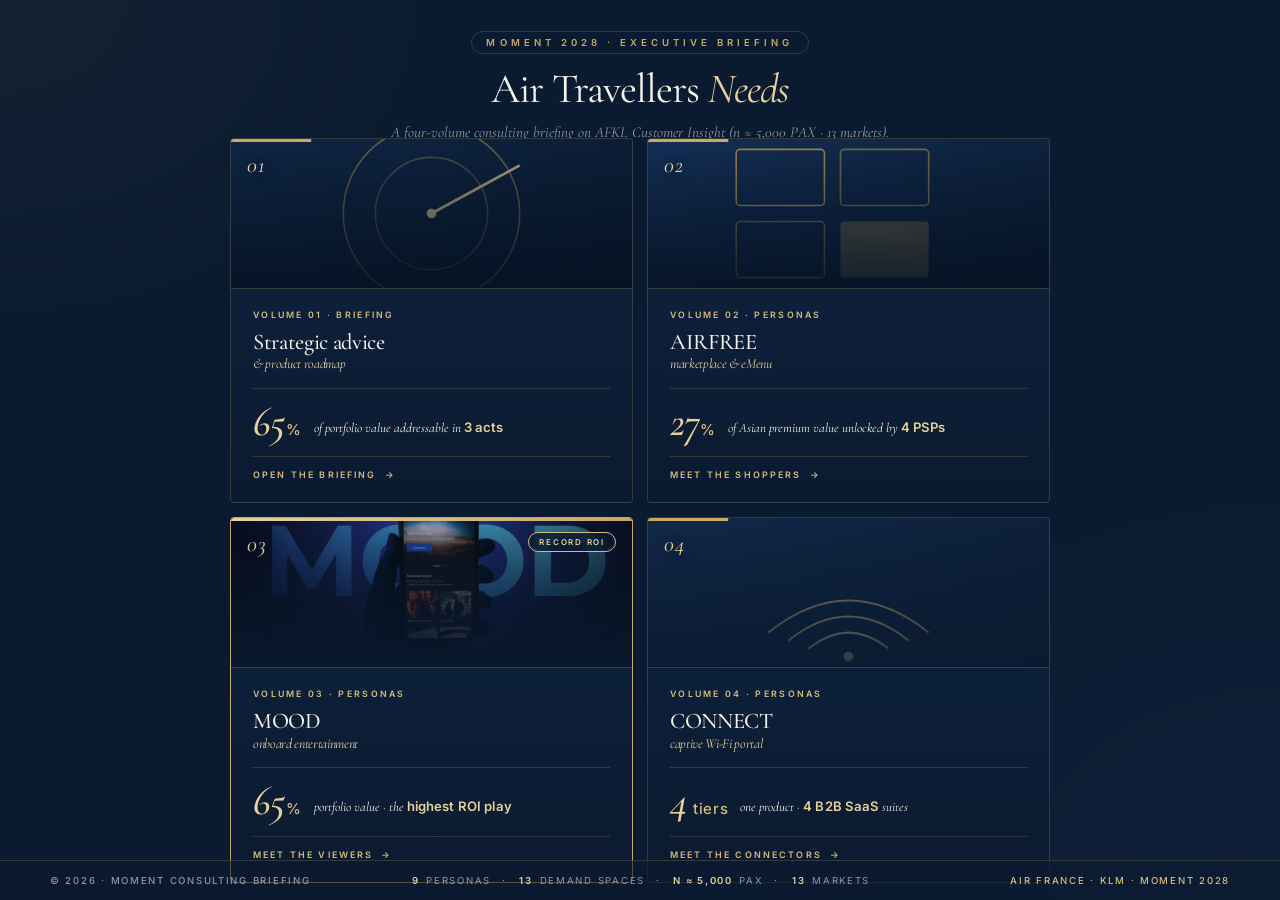
==== index.html @ 71d90dfe "Initial commit — MOMENT 2028 briefing (4 volumes, hub + 4 decks)" ====
<!doctype html>
<html lang="en">
<head>
<meta charset="utf-8">
<meta name="viewport" content="width=device-width, initial-scale=1">
<title>MOMENT 2028 — Air Travellers Needs</title>
<link rel="preconnect" href="https://fonts.googleapis.com">
<link rel="preconnect" href="https://fonts.gstatic.com" crossorigin>
<link href="https://fonts.googleapis.com/css2?family=Cormorant+Garamond:ital,wght@0,400;0,500;0,600;1,400;1,500&family=Inter:wght@300;400;500;600;700&display=swap" rel="stylesheet">
<link rel="stylesheet" href="assets/styles.css">
</head>
<body class="hub-v5">

<!-- Decorative full-bleed background -->
<div class="hub5-bg" aria-hidden="true"></div>

<header class="hub5-head">
  <span class="hub5-eyebrow">MOMENT 2028 · Executive briefing</span>
  <h1 class="hub5-title">Air Travellers <em>Needs</em></h1>
  <p class="hub5-sub">A four-volume consulting briefing on AFKL Customer Insight (n ≈ 5,000 PAX · 13 markets).</p>
</header>

<main class="hub5-grid">

  <a class="hub5-card" href="conseils.html">
    <div class="hc5-img">
      <div class="hc5-photo" style="background-image: url('https://images.unsplash.com/photo-1556761175-5973dc0f32e7?w=1200&q=80'); background-position: center center;"></div>
      <div class="hc5-photo-fallback">
        <svg viewBox="0 0 100 60" xmlns="http://www.w3.org/2000/svg" preserveAspectRatio="xMidYMid slice">
          <defs><linearGradient id="g1" x1="0" y1="0" x2="1" y2="1"><stop offset="0" stop-color="#142F54"/><stop offset="1" stop-color="#0A1A30"/></linearGradient></defs>
          <rect width="100" height="60" fill="url(#g1)"/>
          <circle cx="50" cy="30" r="22" fill="none" stroke="#C9A961" stroke-width="0.4" opacity=".6"/>
          <circle cx="50" cy="30" r="14" fill="none" stroke="#C9A961" stroke-width="0.4" opacity=".4"/>
          <path d="M50 30 L72 18" stroke="#E5D199" stroke-width="0.7"/>
          <circle cx="50" cy="30" r="1.2" fill="#E5D199"/>
        </svg>
      </div>
      <span class="hc5-num">01</span>
    </div>
    <div class="hc5-body">
      <span class="hc5-kicker">Volume 01 · Briefing</span>
      <h2 class="hc5-title">Strategic advice<br><em>&amp; product roadmap</em></h2>
      <div class="hc5-punch">
        <span class="hc5-figure">65<span class="unit">%</span></span>
        <span class="hc5-hook">of portfolio value addressable in <strong>3 acts</strong></span>
      </div>
      <span class="hc5-cta">Open the briefing<span class="arr">→</span></span>
    </div>
  </a>

  <a class="hub5-card" href="personae-airfree.html">
    <div class="hc5-img">
      <div class="hc5-photo" style="background-image: url('https://images.unsplash.com/photo-1483985988355-763728e1935b?w=1200&q=80'); background-position: center center;"></div>
      <div class="hc5-photo-fallback">
        <svg viewBox="0 0 100 60" xmlns="http://www.w3.org/2000/svg" preserveAspectRatio="xMidYMid slice">
          <defs><linearGradient id="g2" x1="0" y1="0" x2="1" y2="1"><stop offset="0" stop-color="#1B3D6E"/><stop offset="1" stop-color="#0A1A30"/></linearGradient></defs>
          <rect width="100" height="60" fill="url(#g2)"/>
          <rect x="22" y="14" width="22" height="14" rx="1" fill="none" stroke="#C9A961" stroke-width="0.4"/>
          <rect x="48" y="14" width="22" height="14" rx="1" fill="none" stroke="#C9A961" stroke-width="0.4" opacity=".7"/>
          <rect x="22" y="32" width="22" height="14" rx="1" fill="none" stroke="#C9A961" stroke-width="0.4" opacity=".7"/>
          <rect x="48" y="32" width="22" height="14" rx="1" fill="#C9A961" opacity=".5"/>
        </svg>
      </div>
      <span class="hc5-num">02</span>
    </div>
    <div class="hc5-body">
      <span class="hc5-kicker">Volume 02 · Personas</span>
      <h2 class="hc5-title">AIRFREE<br><em>marketplace &amp; eMenu</em></h2>
      <div class="hc5-punch">
        <span class="hc5-figure">27<span class="unit">%</span></span>
        <span class="hc5-hook">of Asian premium value unlocked by <strong>4 PSPs</strong></span>
      </div>
      <span class="hc5-cta">Meet the shoppers<span class="arr">→</span></span>
    </div>
  </a>

  <a class="hub5-card featured" href="personae-mood.html">
    <div class="hc5-img">
      <div class="hc5-photo" style="background-image: url('assets/img/mood-cover.webp'); background-position: center center; filter: none;"></div>
      <div class="hc5-photo-fallback">
        <svg viewBox="0 0 100 60" xmlns="http://www.w3.org/2000/svg" preserveAspectRatio="xMidYMid slice">
          <defs><linearGradient id="g3" x1="0" y1="0" x2="1" y2="1"><stop offset="0" stop-color="#264E89"/><stop offset="1" stop-color="#0A1A30"/></linearGradient></defs>
          <rect width="100" height="60" fill="url(#g3)"/>
          <circle cx="50" cy="30" r="18" fill="none" stroke="#E5D199" stroke-width="0.5"/>
          <polygon points="44,22 60,30 44,38" fill="#E5D199"/>
          <circle cx="50" cy="30" r="26" fill="none" stroke="#C9A961" stroke-width="0.3" opacity=".4"/>
        </svg>
      </div>
      <span class="hc5-num">03</span>
      <span class="hc5-badge">Record ROI</span>
    </div>
    <div class="hc5-body">
      <span class="hc5-kicker">Volume 03 · Personas</span>
      <h2 class="hc5-title">MOOD<br><em>onboard entertainment</em></h2>
      <div class="hc5-punch">
        <span class="hc5-figure">65<span class="unit">%</span></span>
        <span class="hc5-hook">portfolio value · the <strong>highest ROI play</strong></span>
      </div>
      <span class="hc5-cta">Meet the viewers<span class="arr">→</span></span>
    </div>
  </a>

  <a class="hub5-card" href="personae-connect.html">
    <div class="hc5-img">
      <div class="hc5-photo" style="background-image: url('assets/img/connect-cover.png'); background-position: center center; filter: none;"></div>
      <div class="hc5-photo-fallback">
        <svg viewBox="0 0 100 60" xmlns="http://www.w3.org/2000/svg" preserveAspectRatio="xMidYMid slice">
          <defs><linearGradient id="g4" x1="0" y1="0" x2="1" y2="1"><stop offset="0" stop-color="#142F54"/><stop offset="1" stop-color="#0A1A30"/></linearGradient></defs>
          <rect width="100" height="60" fill="url(#g4)"/>
          <path d="M30 40 Q50 24 70 40" fill="none" stroke="#C9A961" stroke-width="0.5"/>
          <path d="M35 42 Q50 30 65 42" fill="none" stroke="#D6BB7C" stroke-width="0.5"/>
          <path d="M40 44 Q50 36 60 44" fill="none" stroke="#E5D199" stroke-width="0.5"/>
          <circle cx="50" cy="46" r="1.2" fill="#E5D199"/>
        </svg>
      </div>
      <span class="hc5-num">04</span>
    </div>
    <div class="hc5-body">
      <span class="hc5-kicker">Volume 04 · Personas</span>
      <h2 class="hc5-title">CONNECT<br><em>captive Wi-Fi portal</em></h2>
      <div class="hc5-punch">
        <span class="hc5-figure">4<span class="unit"> tiers</span></span>
        <span class="hc5-hook">one product · <strong>4 B2B SaaS</strong> suites</span>
      </div>
      <span class="hc5-cta">Meet the connectors<span class="arr">→</span></span>
    </div>
  </a>

</main>

<footer class="hub5-foot">
  <span class="ft-l">© 2026 · MOMENT consulting briefing</span>
  <span class="ft-c">
    <strong>9</strong> personas <em>·</em>
    <strong>13</strong> demand spaces <em>·</em>
    <strong>n ≈ 5,000</strong> PAX <em>·</em>
    <strong>13</strong> markets
  </span>
  <span class="ft-r">Air France · KLM · MOMENT 2028</span>
</footer>

</body>
</html>
---- assets/styles.css ----
/* ============================================================
   MOMENT — AIR TRAVELLERS NEEDS
   Consulting-grade visual system (navy + gold)
   ============================================================ */

:root {
  /* Palette */
  --navy-900: #0A1A30;
  --navy-800: #0F2440;
  --navy-700: #142F54;
  --navy-600: #1B3D6E;
  --navy-500: #264E89;
  --navy-400: #4B6FA8;

  --gold-600: #B89248;
  --gold-500: #C9A961;
  --gold-400: #D6BB7C;
  --gold-300: #E5D199;

  --paper: #F5F2EB;
  --paper-soft: #ECE7DB;
  --ink-900: #0E1726;
  --ink-700: #2A3447;
  --ink-500: #5A6577;
  --ink-300: #8D97A8;
  --line: rgba(201, 169, 97, 0.22);
  --line-strong: rgba(201, 169, 97, 0.55);

  --green: #4CAF7C;
  --amber: #E5A04C;
  --red: #D45B6A;
  --blue: #5BA8D4;

  --font-display: 'Cormorant Garamond', 'Playfair Display', Georgia, serif;
  --font-body: 'Inter', -apple-system, BlinkMacSystemFont, 'Helvetica Neue', Arial, sans-serif;
  --font-mono: 'JetBrains Mono', ui-monospace, SFMono-Regular, Menlo, monospace;
}

/* ---------- Reveal overrides ---------- */
.reveal {
  font-family: var(--font-body);
  font-size: 28px;
  font-weight: 400;
  color: var(--paper);
  background: var(--navy-900);
}

.reveal .slides {
  text-align: left;
}

.reveal .slides section,
.reveal .slides section > section {
  padding: 36px 60px;
  height: 100%;
}

/* Wrapper stacks (containing only child sections) — no padding so no visible navy frame */
.reveal .slides > section:not(.canvas) {
  padding: 0 !important;
}
.reveal .slides > section.canvas,
.reveal .slides > section > section.canvas {
  padding: 0 !important;
}

.reveal h1, .reveal h2, .reveal h3, .reveal h4, .reveal h5 {
  font-family: var(--font-display);
  font-weight: 500;
  letter-spacing: -0.01em;
  color: var(--paper);
  text-transform: none;
  margin: 0 0 0.5em;
  line-height: 1.15;
}

.reveal h1 { font-size: 3.2em; }
.reveal h2 { font-size: 2.2em; }
.reveal h3 { font-size: 1.5em; color: var(--gold-400); }
.reveal h4 { font-size: 1.15em; color: var(--gold-300); font-family: var(--font-body); font-weight: 600; letter-spacing: 0.05em; text-transform: uppercase; }

.reveal p { line-height: 1.55; color: var(--paper); }
.reveal strong { color: var(--gold-300); font-weight: 600; }
.reveal em { color: var(--gold-400); font-style: italic; }
.reveal small { color: var(--ink-300); font-size: 0.75em; }

.reveal a { color: var(--gold-400); text-decoration: none; }
.reveal a:hover { color: var(--gold-300); }

.reveal blockquote {
  background: rgba(201, 169, 97, 0.06);
  border-left: 3px solid var(--gold-500);
  padding: 14px 20px;
  font-style: italic;
  font-family: var(--font-display);
  font-size: 1.1em;
  color: var(--paper);
  margin: 0.5em 0;
  border-radius: 0;
  box-shadow: none;
  width: auto;
}

.reveal ul, .reveal ol { margin-left: 1.2em; }
.reveal li { margin: 0.25em 0; line-height: 1.5; }

.reveal .controls { color: var(--gold-500); }
.reveal .progress { color: var(--gold-500); height: 4px; }

/* ---------- Backgrounds / general layout ---------- */
body {
  background: var(--navy-900);
  font-family: var(--font-body);
  color: var(--paper);
  margin: 0;
}

.section-bg-paper { background: var(--paper) !important; color: var(--ink-900) !important; }
.section-bg-paper h1, .section-bg-paper h2, .section-bg-paper h3 { color: var(--navy-900) !important; }
.section-bg-paper h3 { color: var(--gold-600) !important; }
.section-bg-paper p, .section-bg-paper li { color: var(--ink-700) !important; }
.section-bg-paper strong { color: var(--navy-800) !important; }
.section-bg-paper blockquote { color: var(--ink-700) !important; background: rgba(11, 31, 58, 0.04); }

/* ---------- Slide title block ---------- */
.title-slide { text-align: center; }
.title-slide .eyebrow {
  font-family: var(--font-body);
  font-size: 0.55em;
  letter-spacing: 0.32em;
  text-transform: uppercase;
  color: var(--gold-500);
  display: block;
  margin-bottom: 1em;
}
.title-slide h1 {
  font-size: 3.6em;
  line-height: 1.05;
  margin-bottom: 0.4em;
}
.title-slide .sub {
  font-family: var(--font-display);
  font-style: italic;
  font-size: 1.2em;
  color: var(--gold-400);
  margin-bottom: 2em;
}
.title-slide .meta {
  display: inline-flex;
  gap: 28px;
  align-items: center;
  border-top: 1px solid var(--line);
  border-bottom: 1px solid var(--line);
  padding: 14px 0;
  font-size: 0.55em;
  letter-spacing: 0.18em;
  text-transform: uppercase;
  color: var(--ink-300);
}
.title-slide .meta span { color: var(--gold-400); }

/* ---------- Common content slide ---------- */
.slide-eyebrow {
  display: block;
  font-size: 0.45em;
  letter-spacing: 0.3em;
  text-transform: uppercase;
  color: var(--gold-500);
  margin-bottom: 0.6em;
}

.slide-rule {
  width: 60px;
  height: 2px;
  background: var(--gold-500);
  margin: 0 0 30px;
}

/* ---------- Grids ---------- */
.grid {
  display: grid;
  gap: 24px;
}
.grid-2 { grid-template-columns: repeat(2, 1fr); }
.grid-3 { grid-template-columns: repeat(3, 1fr); }
.grid-4 { grid-template-columns: repeat(4, 1fr); }
.grid-5 { grid-template-columns: repeat(5, 1fr); }

/* ---------- Card system ---------- */
.card {
  background: linear-gradient(145deg, var(--navy-700), var(--navy-800));
  border: 1px solid var(--line);
  border-radius: 4px;
  padding: 24px;
  position: relative;
  overflow: hidden;
  transition: transform .3s ease, border-color .3s ease;
}
.card::before {
  content: '';
  position: absolute;
  top: 0; left: 0; right: 0;
  height: 2px;
  background: linear-gradient(90deg, var(--gold-500), transparent);
}
.card.lift:hover {
  transform: translateY(-4px);
  border-color: var(--line-strong);
}
.card.paper {
  background: var(--paper);
  color: var(--ink-700);
  border: 1px solid rgba(11, 31, 58, 0.08);
}
.card.paper h3, .card.paper h4 { color: var(--navy-800); }
.card-label {
  font-size: 0.45em;
  letter-spacing: 0.25em;
  text-transform: uppercase;
  color: var(--gold-500);
  margin-bottom: 12px;
  display: block;
}

/* ---------- Stat / metric blocks ---------- */
.stat {
  display: inline-flex;
  flex-direction: column;
  padding: 14px 20px;
  border-left: 2px solid var(--gold-500);
  margin-right: 18px;
}
.stat .num {
  font-family: var(--font-display);
  font-size: 2.2em;
  color: var(--gold-300);
  line-height: 1;
}
.stat .lbl {
  font-size: 0.5em;
  text-transform: uppercase;
  letter-spacing: 0.2em;
  color: var(--ink-300);
  margin-top: 4px;
}

/* ---------- Badges ---------- */
.badge {
  display: inline-block;
  padding: 4px 10px;
  border: 1px solid var(--line);
  border-radius: 999px;
  font-size: 0.55em;
  letter-spacing: 0.15em;
  text-transform: uppercase;
  color: var(--gold-400);
  margin: 2px 4px 2px 0;
}
.badge.priority { background: var(--gold-500); color: var(--navy-900); border-color: var(--gold-500); font-weight: 700; }
.badge.warn { color: var(--amber); border-color: var(--amber); }
.badge.danger { color: var(--red); border-color: var(--red); }
.badge.green { color: var(--green); border-color: var(--green); }
.badge.solid-navy { background: var(--navy-700); color: var(--paper); border-color: var(--line-strong); }

/* ---------- Persona card ---------- */
.persona {
  display: grid;
  grid-template-columns: 280px 1fr;
  gap: 28px;
  align-items: start;
}
.persona-avatar-wrap {
  position: relative;
  border: 1px solid var(--line);
  border-radius: 4px;
  overflow: hidden;
  background: var(--navy-700);
  aspect-ratio: 1 / 1.15;
}
.persona-avatar-wrap::after {
  content: '';
  position: absolute;
  inset: 0;
  background: linear-gradient(180deg, transparent 55%, rgba(10, 26, 48, 0.85));
  pointer-events: none;
}
.persona-avatar-wrap img {
  width: 100%;
  height: 100%;
  object-fit: cover;
  display: block;
  filter: grayscale(15%) contrast(1.05);
}
.persona-avatar-wrap .svg-fallback {
  width: 100%;
  height: 100%;
  display: none;
}
.persona-avatar-wrap .badge-tier {
  position: absolute;
  top: 12px;
  left: 12px;
  background: var(--gold-500);
  color: var(--navy-900);
  font-size: 0.42em;
  letter-spacing: 0.2em;
  text-transform: uppercase;
  padding: 4px 10px;
  font-weight: 700;
  z-index: 3;
}
.persona-avatar-wrap .name-block {
  position: absolute;
  bottom: 14px;
  left: 16px;
  right: 16px;
  z-index: 3;
}
.persona-avatar-wrap .name-block .name {
  font-family: var(--font-display);
  font-size: 1em;
  color: var(--paper);
  line-height: 1.1;
  margin: 0;
}
.persona-avatar-wrap .name-block .tag {
  font-size: 0.42em;
  letter-spacing: 0.2em;
  text-transform: uppercase;
  color: var(--gold-300);
  margin-top: 4px;
  display: block;
}

.persona-body { display: flex; flex-direction: column; gap: 12px; }
.persona-body .verbatim {
  font-family: var(--font-display);
  font-style: italic;
  font-size: 0.95em;
  color: var(--gold-300);
  border-left: 2px solid var(--gold-500);
  padding-left: 14px;
  line-height: 1.4;
}
.persona-body .ds-cover {
  font-size: 0.5em;
  letter-spacing: 0.18em;
  text-transform: uppercase;
  color: var(--ink-300);
}
.persona-body .ds-cover strong { color: var(--gold-400); }

.persona-block {
  display: grid;
  grid-template-columns: 1fr 1fr;
  gap: 18px;
  margin-top: 4px;
}
.persona-block .col h4 {
  font-size: 0.6em;
  letter-spacing: 0.2em;
  text-transform: uppercase;
  color: var(--gold-400);
  margin: 0 0 6px;
  border-bottom: 1px solid var(--line);
  padding-bottom: 4px;
}
.persona-block .col ul { list-style: none; padding: 0; margin: 0; }
.persona-block .col li {
  font-size: 0.5em;
  line-height: 1.45;
  padding: 4px 0 4px 18px;
  position: relative;
  color: var(--paper);
}
.persona-block .col.gains li::before {
  content: '+';
  position: absolute;
  left: 0;
  color: var(--green);
  font-weight: 700;
}
.persona-block .col.pains li::before {
  content: '–';
  position: absolute;
  left: 0;
  color: var(--red);
  font-weight: 700;
}
.persona-block .col.behaviors li::before {
  content: '›';
  position: absolute;
  left: 0;
  color: var(--gold-400);
}
.persona-block .col.stories li::before {
  content: '★';
  position: absolute;
  left: 0;
  color: var(--gold-500);
  font-size: 0.8em;
}

/* ---------- Tables ---------- */
.reveal table {
  margin: 12px 0;
  border-collapse: collapse;
  font-size: 0.62em;
  width: 100%;
}
.reveal table th {
  border: none;
  border-bottom: 1px solid var(--line-strong);
  padding: 10px 12px;
  text-align: left;
  font-family: var(--font-body);
  font-weight: 600;
  letter-spacing: 0.1em;
  text-transform: uppercase;
  color: var(--gold-400);
  font-size: 0.85em;
}
.reveal table td {
  border: none;
  border-bottom: 1px solid var(--line);
  padding: 10px 12px;
  vertical-align: top;
  color: var(--paper);
}
.reveal table tr:last-child td { border-bottom: none; }
.reveal table tbody tr:hover { background: rgba(201, 169, 97, 0.04); }

/* ---------- Timeline ---------- */
.timeline {
  position: relative;
  padding: 30px 0 0;
}
.timeline::before {
  content: '';
  position: absolute;
  top: 90px;
  left: 0; right: 0;
  height: 2px;
  background: var(--line-strong);
}
.timeline-row { display: grid; grid-template-columns: repeat(4, 1fr); gap: 30px; }
.timeline-step {
  text-align: center;
  position: relative;
  padding-top: 60px;
}
.timeline-step::before {
  content: '';
  position: absolute;
  top: 80px;
  left: 50%;
  transform: translateX(-50%);
  width: 22px;
  height: 22px;
  border-radius: 50%;
  background: var(--navy-900);
  border: 2px solid var(--gold-500);
}
.timeline-step.short::before { background: var(--red); border-color: var(--red); }
.timeline-step.med::before { background: var(--amber); border-color: var(--amber); }
.timeline-step.long::before { background: var(--green); border-color: var(--green); }
.timeline-step.explo::before { background: var(--blue); border-color: var(--blue); }
.timeline-step .step-label {
  font-size: 0.5em;
  letter-spacing: 0.22em;
  text-transform: uppercase;
  color: var(--gold-400);
  position: absolute;
  top: 30px;
  left: 0; right: 0;
  margin-top: 0;
}
.timeline-step ul {
  list-style: none;
  padding: 0;
  margin: 20px 0 0;
  font-size: 0.62em;
}
.timeline-step ul li {
  padding: 4px 0;
  border-bottom: 1px solid var(--line);
  color: var(--paper);
}
.timeline-step ul li:last-child { border-bottom: none; }

/* ---------- Tier blocks (for WiFi 4 tiers) ---------- */
.tiers {
  display: grid;
  grid-template-columns: repeat(4, 1fr);
  gap: 16px;
}
.tier {
  background: linear-gradient(180deg, var(--navy-700), var(--navy-800));
  border: 1px solid var(--line);
  padding: 18px;
  position: relative;
  border-radius: 4px;
}
.tier::before {
  content: '';
  position: absolute;
  top: 0; left: 0; right: 0;
  height: 4px;
}
.tier.t1::before { background: var(--gold-500); }
.tier.t2::before { background: var(--red); }
.tier.t3::before { background: var(--amber); }
.tier.t4::before { background: var(--green); }
.tier h4 {
  margin-top: 8px;
  font-size: 0.75em;
  letter-spacing: 0.15em;
  text-transform: uppercase;
  color: var(--gold-400);
}
.tier .persona-tag {
  font-family: var(--font-display);
  font-style: italic;
  color: var(--paper);
  font-size: 0.65em;
  margin-bottom: 8px;
}
.tier ul {
  font-size: 0.55em;
  margin: 4px 0 0;
  padding-left: 16px;
}
.tier ul li { color: var(--paper); margin: 3px 0; }

/* ---------- Hexagon / vision ---------- */
.vision-grid {
  display: grid;
  grid-template-columns: repeat(3, 1fr);
  gap: 24px;
  margin-top: 20px;
}
.vision-cell {
  background: rgba(201, 169, 97, 0.06);
  border: 1px solid var(--line);
  padding: 18px;
  border-radius: 4px;
  text-align: center;
}
.vision-cell .ico { font-size: 1.6em; margin-bottom: 8px; display: block; }
.vision-cell h4 {
  font-size: 0.65em;
  letter-spacing: 0.18em;
  text-transform: uppercase;
  color: var(--gold-400);
  margin: 0 0 6px;
}
.vision-cell p { font-size: 0.65em; color: var(--paper); margin: 0; }

/* ---------- Index / hub page ---------- */
.hub {
  min-height: 100vh;
  display: flex;
  flex-direction: column;
  background: radial-gradient(ellipse at top, var(--navy-700), var(--navy-900) 70%);
  color: var(--paper);
}
.hub-header {
  padding: 80px 80px 30px;
  border-bottom: 1px solid var(--line);
}
.hub-header .eyebrow {
  font-size: 0.85rem;
  letter-spacing: 0.3em;
  text-transform: uppercase;
  color: var(--gold-500);
  display: block;
  margin-bottom: 14px;
}
.hub-header h1 {
  font-family: var(--font-display);
  font-weight: 500;
  font-size: 4rem;
  line-height: 1.05;
  margin: 0 0 14px;
  max-width: 900px;
}
.hub-header .sub {
  font-family: var(--font-display);
  font-style: italic;
  font-size: 1.5rem;
  color: var(--gold-400);
  max-width: 750px;
  margin: 0;
}
.hub-header .meta {
  margin-top: 30px;
  display: flex;
  gap: 30px;
  font-size: 0.75rem;
  letter-spacing: 0.18em;
  text-transform: uppercase;
  color: var(--ink-300);
}
.hub-header .meta span { color: var(--gold-400); }

.hub-cards {
  flex: 1;
  display: grid;
  grid-template-columns: repeat(4, 1fr);
  gap: 0;
  padding: 0 80px;
  margin: 50px 0;
}
.hub-card {
  position: relative;
  display: block;
  text-decoration: none;
  color: inherit;
  padding: 32px 28px;
  background: linear-gradient(180deg, var(--navy-700), var(--navy-800));
  border-right: 1px solid var(--line);
  transition: all .35s ease;
  overflow: hidden;
  min-height: 380px;
}
.hub-card:first-child { border-left: 1px solid var(--line); }
.hub-card::after {
  content: '';
  position: absolute;
  top: 0; left: 0;
  width: 100%;
  height: 3px;
  background: var(--gold-500);
  transform: scaleX(0);
  transform-origin: left;
  transition: transform .4s ease;
}
.hub-card:hover { background: linear-gradient(180deg, var(--navy-600), var(--navy-700)); }
.hub-card:hover::after { transform: scaleX(1); }
.hub-card .num {
  font-family: var(--font-display);
  font-size: 0.95rem;
  color: var(--gold-500);
  letter-spacing: 0.2em;
}
.hub-card h2 {
  font-family: var(--font-display);
  font-weight: 500;
  font-size: 1.8rem;
  color: var(--paper);
  margin: 16px 0 10px;
  line-height: 1.1;
}
.hub-card h2 small {
  display: block;
  font-family: var(--font-body);
  font-size: 0.65rem;
  letter-spacing: 0.25em;
  text-transform: uppercase;
  color: var(--gold-400);
  margin-bottom: 8px;
}
.hub-card .summary {
  font-size: 0.85rem;
  line-height: 1.5;
  color: var(--ink-300);
  margin: 16px 0;
}
.hub-card ul {
  list-style: none;
  padding: 0;
  margin: 18px 0 0;
  border-top: 1px solid var(--line);
  padding-top: 14px;
}
.hub-card ul li {
  font-size: 0.7rem;
  padding: 5px 0;
  color: var(--paper);
  letter-spacing: 0.05em;
}
.hub-card ul li::before {
  content: '— ';
  color: var(--gold-500);
}
.hub-card .cta {
  position: absolute;
  bottom: 24px;
  left: 28px;
  right: 28px;
  font-size: 0.7rem;
  letter-spacing: 0.25em;
  text-transform: uppercase;
  color: var(--gold-400);
  padding-top: 12px;
  border-top: 1px solid var(--line);
  display: flex;
  justify-content: space-between;
}
.hub-card .cta::after {
  content: '→';
  font-size: 1.1rem;
  transform: translateX(0);
  transition: transform .3s ease;
}
.hub-card:hover .cta::after { transform: translateX(6px); color: var(--gold-300); }

.hub-footer {
  padding: 30px 80px 50px;
  border-top: 1px solid var(--line);
  font-size: 0.75rem;
  color: var(--ink-300);
  letter-spacing: 0.05em;
  line-height: 1.7;
}
.hub-footer strong { color: var(--gold-400); font-weight: 500; }

/* ---------- Utilities ---------- */
.row { display: flex; gap: 24px; }
.row.gap-sm { gap: 14px; }
.row.center { align-items: center; }
.col { flex: 1; }
.text-center { text-align: center; }
.text-gold { color: var(--gold-400); }
.text-muted { color: var(--ink-300); }
.text-paper { color: var(--paper); }
.mb-0 { margin-bottom: 0 !important; }
.mb-1 { margin-bottom: 8px; }
.mb-2 { margin-bottom: 16px; }
.mb-3 { margin-bottom: 24px; }
.mt-1 { margin-top: 8px; }
.mt-2 { margin-top: 16px; }
.mt-3 { margin-top: 24px; }

.small { font-size: 0.6em; line-height: 1.5; }
.tiny { font-size: 0.5em; line-height: 1.5; }

.divider {
  border: none;
  border-top: 1px solid var(--line);
  margin: 18px 0;
}

/* ---------- Star ratings (maturity) ---------- */
.stars { color: var(--gold-500); letter-spacing: 4px; font-size: 1.1em; }
.stars .off { color: rgba(201, 169, 97, 0.25); }

/* ---------- Pyramid (priorities) ---------- */
.pyramid {
  display: flex;
  flex-direction: column;
  align-items: center;
  gap: 8px;
  margin: 20px 0;
}
.pyramid-tier {
  background: linear-gradient(180deg, var(--navy-700), var(--navy-800));
  border: 1px solid var(--line);
  border-top: 3px solid var(--gold-500);
  padding: 18px 24px;
  text-align: center;
  position: relative;
}
.pyramid-tier.t1 { width: 60%; }
.pyramid-tier.t2 { width: 75%; }
.pyramid-tier.t3 { width: 90%; }
.pyramid-tier h4 {
  font-size: 0.7em;
  letter-spacing: 0.18em;
  text-transform: uppercase;
  margin: 0 0 6px;
  color: var(--gold-400);
}
.pyramid-tier .desc { font-size: 0.6em; color: var(--paper); margin: 0; }
.pyramid-tier .stat-line {
  font-family: var(--font-display);
  font-size: 1em;
  color: var(--gold-300);
  margin: 8px 0 0;
}

/* ---------- Top nav bar on slide pages ---------- */
.top-nav {
  position: fixed;
  top: 0; left: 0; right: 0;
  z-index: 60;
  background: rgba(10, 26, 48, 0.85);
  backdrop-filter: blur(8px);
  border-bottom: 1px solid var(--line);
  padding: 12px 24px;
  display: flex;
  justify-content: space-between;
  align-items: center;
  font-size: 0.7rem;
  letter-spacing: 0.18em;
  text-transform: uppercase;
  color: var(--ink-300);
}
.top-nav a {
  color: var(--gold-400);
  text-decoration: none;
  margin-right: 18px;
}
.top-nav a:hover { color: var(--gold-300); }
.top-nav .home-link::before { content: '← '; }

/* ---------- Section ribbon footer ---------- */
.ribbon-foot {
  position: absolute;
  bottom: 18px;
  left: 60px;
  right: 60px;
  font-size: 0.5em;
  letter-spacing: 0.25em;
  text-transform: uppercase;
  color: var(--ink-300);
  display: flex;
  justify-content: space-between;
  border-top: 1px solid var(--line);
  padding-top: 8px;
}
.ribbon-foot strong { color: var(--gold-400); font-weight: 500; }

/* ---------- Map dot graphic ---------- */
.geo-bar {
  display: flex;
  flex-direction: column;
  gap: 6px;
  margin: 6px 0;
}
.geo-row {
  display: grid;
  grid-template-columns: 80px 1fr 50px;
  align-items: center;
  gap: 10px;
  font-size: 0.55em;
}
.geo-row .lbl { color: var(--ink-300); }
.geo-row .bar { background: rgba(201, 169, 97, 0.12); height: 6px; border-radius: 3px; overflow: hidden; }
.geo-row .bar > span { background: var(--gold-500); height: 100%; display: block; }
.geo-row .val { color: var(--gold-300); text-align: right; }

/* ---------- Responsive guard ---------- */
@media (max-width: 1100px) {
  .hub-cards { grid-template-columns: 1fr 1fr; }
  .hub-card { min-height: auto; }
}
@media (max-width: 700px) {
  .hub-cards { grid-template-columns: 1fr; padding: 0 30px; }
  .hub-header { padding: 50px 30px 30px; }
  .hub-header h1 { font-size: 2.4rem; }
}

/* ============================================================
   VIZ COMPONENTS — v2 (mood deck redesign)
   ============================================================ */

/* Icon system */
.icon {
  width: 22px; height: 22px;
  stroke: currentColor; fill: none;
  stroke-width: 1.6; stroke-linecap: round; stroke-linejoin: round;
  flex-shrink: 0;
}
.icon-lg { width: 36px; height: 36px; }
.icon-xl { width: 48px; height: 48px; stroke-width: 1.3; }
.icon-sm { width: 16px; height: 16px; }

/* KPI Donut */
.kpi {
  display: inline-flex;
  flex-direction: column;
  align-items: center;
  gap: 6px;
}
.kpi-donut {
  position: relative;
  width: 92px; height: 92px;
}
.kpi-donut svg { width: 100%; height: 100%; }
.kpi-donut .ring-bg { stroke: rgba(201, 169, 97, 0.12); fill: none; stroke-width: 2.5; }
.kpi-donut .ring-fg { stroke: var(--gold-400); fill: none; stroke-width: 2.5; stroke-linecap: round; transition: stroke-dasharray .8s ease; }
.kpi-donut.record .ring-fg { stroke: var(--gold-300); filter: drop-shadow(0 0 4px rgba(229,209,153,0.4)); }
.kpi-donut.danger .ring-fg { stroke: var(--red); }
.kpi-donut.green .ring-fg { stroke: var(--green); }
.kpi-donut .center {
  position: absolute; inset: 0;
  display: flex; flex-direction: column; align-items: center; justify-content: center;
  text-align: center;
}
.kpi-donut .v {
  font-family: var(--font-display);
  font-size: 1.55em;
  font-weight: 500;
  color: var(--paper);
  line-height: 1;
}
.kpi-donut .v small { font-size: 0.55em; color: var(--gold-400); margin-left: 1px; }
.kpi-donut.record .v { color: var(--gold-300); }
.kpi .cap {
  font-size: 0.42em;
  letter-spacing: 0.18em;
  text-transform: uppercase;
  color: var(--ink-300);
  text-align: center;
  max-width: 110px;
  line-height: 1.35;
}
.kpi.record .cap { color: var(--gold-400); }

/* Hero verbatim — typo display géante */
.verbatim-hero {
  font-family: var(--font-display);
  font-style: italic;
  font-weight: 400;
  font-size: 1.7em;
  line-height: 1.18;
  color: var(--paper);
  position: relative;
  padding: 14px 0 14px 40px;
  border-left: 0;
}
.verbatim-hero::before {
  content: '\201C';
  position: absolute;
  left: 0; top: -12px;
  font-size: 3.6em;
  color: var(--gold-500);
  line-height: 1;
  font-family: var(--font-display);
  font-style: normal;
}
.verbatim-hero .author {
  display: block;
  font-style: normal;
  font-family: var(--font-body);
  font-size: 0.32em;
  letter-spacing: 0.25em;
  text-transform: uppercase;
  color: var(--ink-300);
  margin-top: 14px;
}

/* Big number callout */
.bignum {
  display: inline-flex;
  flex-direction: column;
  line-height: 1;
}
.bignum .n {
  font-family: var(--font-display);
  font-size: 3.6em;
  font-weight: 500;
  color: var(--gold-300);
  letter-spacing: -0.02em;
  line-height: 0.9;
}
.bignum .n small {
  font-size: 0.4em;
  color: var(--gold-500);
  font-style: italic;
}
.bignum .lbl {
  font-size: 0.42em;
  letter-spacing: 0.22em;
  text-transform: uppercase;
  color: var(--ink-300);
  margin-top: 8px;
}

/* Picto tile — icone + 1 mot */
.pictos {
  display: grid;
  gap: 8px;
}
.pictos.cols-4 { grid-template-columns: repeat(4, 1fr); }
.pictos.cols-5 { grid-template-columns: repeat(5, 1fr); }
.pictos.cols-6 { grid-template-columns: repeat(6, 1fr); }

.picto {
  display: flex;
  flex-direction: column;
  align-items: center;
  gap: 8px;
  padding: 14px 6px;
  border: 1px solid var(--line);
  border-radius: 4px;
  background: rgba(201, 169, 97, 0.04);
  text-align: center;
  transition: all .25s ease;
}
.picto:hover { border-color: var(--line-strong); transform: translateY(-2px); }
.picto .icon { width: 28px; height: 28px; color: var(--gold-400); }
.picto .kw {
  font-size: 0.45em;
  letter-spacing: 0.12em;
  text-transform: uppercase;
  color: var(--paper);
  font-weight: 500;
  line-height: 1.3;
}
.picto.gain { border-color: rgba(76, 175, 124, 0.2); background: rgba(76, 175, 124, 0.05); }
.picto.gain .icon { color: var(--green); }
.picto.pain { border-color: rgba(212, 91, 106, 0.2); background: rgba(212, 91, 106, 0.05); }
.picto.pain .icon { color: var(--red); }
.picto.story { border-color: rgba(201, 169, 97, 0.35); background: rgba(201, 169, 97, 0.08); }
.picto.story .icon { color: var(--gold-300); }

/* Block headers compactes */
.block-head {
  display: flex;
  align-items: center;
  gap: 10px;
  margin-bottom: 8px;
}
.block-head .dot {
  width: 8px; height: 8px; border-radius: 50%;
  background: var(--gold-500); flex-shrink: 0;
}
.block-head.gain .dot { background: var(--green); }
.block-head.pain .dot { background: var(--red); }
.block-head h4 {
  font-size: 0.55em;
  font-family: var(--font-body);
  font-weight: 600;
  letter-spacing: 0.2em;
  text-transform: uppercase;
  color: var(--gold-400);
  margin: 0;
}
.block-head.gain h4 { color: var(--green); }
.block-head.pain h4 { color: var(--red); }

/* Geo mini bars */
.geo-mini {
  display: grid;
  grid-template-columns: 1fr;
  gap: 6px;
}
.geo-mini .row {
  display: grid;
  grid-template-columns: 36px 1fr 38px;
  align-items: center;
  gap: 10px;
  font-size: 0.5em;
  letter-spacing: 0.08em;
}
.geo-mini .row .iso {
  color: var(--gold-400);
  font-family: var(--font-mono);
  font-size: 1em;
  letter-spacing: 0.08em;
}
.geo-mini .row .bar {
  height: 4px;
  background: rgba(201, 169, 97, 0.1);
  position: relative;
  overflow: hidden;
}
.geo-mini .row .bar span {
  position: absolute;
  inset: 0;
  background: var(--gold-500);
  transform-origin: left;
}
.geo-mini .row .v {
  font-family: var(--font-mono);
  color: var(--gold-300);
  text-align: right;
}

/* Persona viz layout (v2) */
.persona-v2 {
  display: grid;
  grid-template-columns: 300px 1fr;
  gap: 32px;
  align-items: stretch;
}
.persona-v2 .side {
  display: flex;
  flex-direction: column;
  gap: 16px;
}
.persona-v2 .avatar-circle {
  width: 100%; aspect-ratio: 1; position: relative;
  border-radius: 50%; overflow: hidden;
  border: 2px solid var(--line-strong);
  background: linear-gradient(180deg, var(--navy-700), var(--navy-800));
}
.persona-v2 .avatar-circle img {
  width: 100%; height: 100%; object-fit: cover;
  filter: grayscale(20%) contrast(1.05);
}
.persona-v2 .avatar-circle svg.svg-fallback {
  width: 100%; height: 100%; display: none;
}
.persona-v2 .id .ds {
  font-size: 0.45em;
  letter-spacing: 0.25em;
  text-transform: uppercase;
  color: var(--gold-500);
  display: block;
  margin-bottom: 4px;
}
.persona-v2 .id .name {
  font-family: var(--font-display);
  font-size: 1.8em;
  color: var(--paper);
  line-height: 1.05;
  margin: 0;
  font-weight: 500;
}
.persona-v2 .id .role {
  display: block;
  font-style: italic;
  color: var(--gold-400);
  font-size: 0.55em;
  margin-top: 6px;
  line-height: 1.3;
  font-family: var(--font-display);
}
.persona-v2 .main {
  display: flex;
  flex-direction: column;
  gap: 18px;
}

/* KPI strip (4 donuts horizontal) */
.kpi-strip {
  display: grid;
  grid-template-columns: repeat(4, 1fr);
  gap: 16px;
  padding: 18px 0;
  border-top: 1px solid var(--line);
  border-bottom: 1px solid var(--line);
  align-items: center;
  justify-items: center;
}

/* Story chips */
.story-chips {
  display: grid;
  grid-template-columns: repeat(5, 1fr);
  gap: 8px;
}
.story-chip {
  display: flex;
  flex-direction: column;
  align-items: center;
  gap: 6px;
  padding: 10px 6px;
  border: 1px solid var(--line);
  background: rgba(201, 169, 97, 0.06);
  border-top: 2px solid var(--gold-500);
  border-radius: 2px;
}
.story-chip .icon { color: var(--gold-400); width: 22px; height: 22px; }
.story-chip .kw {
  font-size: 0.42em;
  letter-spacing: 0.1em;
  text-transform: uppercase;
  color: var(--paper);
  text-align: center;
  line-height: 1.3;
  font-weight: 500;
}

/* Heatmap matrix */
.matrix {
  display: grid;
  gap: 1px;
  background: var(--line);
  border: 1px solid var(--line);
  border-radius: 4px;
  overflow: hidden;
}
.matrix .cell {
  background: var(--navy-800);
  padding: 14px 12px;
  font-size: 0.55em;
  color: var(--paper);
  text-align: center;
  display: flex;
  align-items: center;
  justify-content: center;
  letter-spacing: 0.05em;
}
.matrix .cell.row-h {
  background: var(--navy-900);
  color: var(--gold-400);
  font-weight: 600;
  letter-spacing: 0.15em;
  text-transform: uppercase;
  font-size: 0.5em;
  justify-content: flex-start;
  text-align: left;
  padding-left: 16px;
}
.matrix .cell.col-h {
  background: var(--navy-900);
  color: var(--gold-300);
  font-family: var(--font-display);
  font-size: 0.75em;
  font-style: italic;
}
.matrix .cell.corner { background: var(--navy-900); }
.matrix .cell .big {
  font-family: var(--font-display);
  font-size: 1.4em;
  font-weight: 500;
  line-height: 1;
}
.matrix .cell.record {
  background: linear-gradient(135deg, rgba(201, 169, 97, 0.22), var(--navy-700));
  position: relative;
}
.matrix .cell.record::before {
  content: '★';
  position: absolute;
  top: 4px; right: 6px;
  font-size: 0.7em;
  color: var(--gold-300);
}
.matrix .cell.record .big { color: var(--gold-300); }
.matrix .cell.weak { color: var(--ink-300); }
.dots-scale {
  display: inline-flex;
  gap: 4px;
}
.dots-scale .d {
  width: 8px; height: 8px;
  border-radius: 50%;
  background: rgba(201, 169, 97, 0.15);
}
.dots-scale .d.on { background: var(--gold-500); }
.dots-scale .d.on.high { background: var(--gold-300); box-shadow: 0 0 4px rgba(229, 209, 153, 0.6); }

/* Opp tile */
.opp-grid {
  display: grid;
  grid-template-columns: repeat(4, 1fr);
  gap: 12px;
}
.opp-grid.big-first .opp-tile:first-child {
  grid-column: span 2;
  grid-row: span 2;
}
.opp-tile {
  border: 1px solid var(--line);
  background: rgba(20, 47, 84, 0.4);
  padding: 18px;
  display: flex;
  gap: 14px;
  align-items: flex-start;
  border-radius: 4px;
  position: relative;
  transition: all .25s ease;
}
.opp-tile:hover { border-color: var(--line-strong); }
.opp-tile.priority {
  border-color: var(--gold-500);
  background: linear-gradient(160deg, rgba(201, 169, 97, 0.1), rgba(20, 47, 84, 0.6));
}
.opp-tile .rank {
  font-family: var(--font-display);
  font-size: 1.4em;
  color: var(--gold-400);
  line-height: 1;
  flex-shrink: 0;
  min-width: 32px;
}
.opp-tile .ico-circle {
  width: 40px; height: 40px;
  border: 1px solid var(--gold-500);
  border-radius: 50%;
  display: flex; align-items: center; justify-content: center;
  flex-shrink: 0;
  color: var(--gold-400);
}
.opp-tile.priority .ico-circle { background: var(--gold-500); color: var(--navy-900); border: 0; }
.opp-tile .body { flex: 1; }
.opp-tile .body h4 {
  font-size: 0.62em;
  font-family: var(--font-body);
  font-weight: 600;
  letter-spacing: 0.1em;
  text-transform: uppercase;
  color: var(--paper);
  margin: 0 0 6px;
  line-height: 1.25;
}
.opp-tile.priority .body h4 { color: var(--gold-300); }
.opp-tile .body .kw {
  font-size: 0.48em;
  color: var(--ink-300);
  letter-spacing: 0.06em;
  line-height: 1.5;
}
.opp-tile .body .meta {
  font-size: 0.42em;
  color: var(--gold-500);
  letter-spacing: 0.18em;
  text-transform: uppercase;
  margin-top: 8px;
  font-weight: 600;
}

/* Overview cards v2 */
.persona-mini-grid {
  display: grid;
  grid-template-columns: repeat(5, 1fr);
  gap: 14px;
}
.persona-mini {
  border: 1px solid var(--line);
  background: linear-gradient(180deg, var(--navy-700), var(--navy-800));
  padding: 18px;
  display: flex;
  flex-direction: column;
  align-items: center;
  text-align: center;
  gap: 10px;
  border-radius: 4px;
  position: relative;
}
.persona-mini::before {
  content: '';
  position: absolute;
  top: 0; left: 0; right: 0;
  height: 2px;
  background: var(--gold-500);
}
.persona-mini.b2b { background: linear-gradient(180deg, rgba(201,169,97,0.15), var(--navy-800)); }
.persona-mini .av {
  width: 64px; height: 64px;
  border-radius: 50%;
  border: 2px solid var(--gold-500);
  overflow: hidden;
  position: relative;
  background: var(--navy-700);
}
.persona-mini .av img { width: 100%; height: 100%; object-fit: cover; filter: grayscale(20%); }
.persona-mini .av svg.svg-fallback { width: 100%; height: 100%; display: none; }
.persona-mini .nm {
  font-family: var(--font-display);
  font-size: 0.85em;
  color: var(--paper);
  line-height: 1.1;
}
.persona-mini .nm em {
  font-style: italic;
  display: block;
  color: var(--gold-400);
  font-size: 0.7em;
  margin-top: 2px;
}
.persona-mini .val {
  font-family: var(--font-display);
  font-size: 1.6em;
  color: var(--gold-300);
  line-height: 1;
}
.persona-mini .val small {
  font-size: 0.4em;
  color: var(--gold-500);
  letter-spacing: 0.2em;
  text-transform: uppercase;
  display: block;
  margin-top: 4px;
}
.persona-mini .tags {
  display: flex; gap: 4px; flex-wrap: wrap; justify-content: center;
}
.persona-mini .tag {
  font-size: 0.4em;
  padding: 3px 7px;
  background: rgba(201, 169, 97, 0.08);
  border: 1px solid var(--line);
  letter-spacing: 0.1em;
  color: var(--paper);
  text-transform: uppercase;
}

/* Gain/Pain split layout */
.gp-split {
  display: grid;
  grid-template-columns: 1fr 1fr;
  gap: 20px;
}
.gp-col { display: flex; flex-direction: column; gap: 8px; }

/* ============================================================
   SLIDE DESIGN v3 — radical simplification
   ============================================================ */

/* Reveal slide as positioned canvas */
.reveal .slides section.canvas {
  padding: 0;
  height: 100%;
  position: relative;
  overflow: hidden;
}

/* Full-bleed photo background with overlay */
.bg-photo {
  position: absolute;
  inset: 0;
  background-size: cover;
  background-position: center;
  z-index: 0;
}
.bg-photo::after {
  content: '';
  position: absolute;
  inset: 0;
  background: linear-gradient(135deg, rgba(10, 26, 48, 0.92) 0%, rgba(15, 36, 64, 0.78) 60%, rgba(10, 26, 48, 0.65) 100%);
  z-index: 1;
}
.bg-photo.deep::after {
  background: radial-gradient(ellipse at center, rgba(10, 26, 48, 0.55) 0%, rgba(10, 26, 48, 0.95) 80%);
}
.bg-photo.side::after {
  background: linear-gradient(90deg, rgba(10, 26, 48, 0.95) 30%, rgba(10, 26, 48, 0.35) 100%);
}

/* Centered slide content */
.center-stage {
  position: absolute;
  inset: 0;
  z-index: 2;
  display: flex;
  flex-direction: column;
  align-items: center;
  justify-content: center;
  text-align: center;
  padding: 60px;
}

.split-stage {
  position: absolute;
  inset: 0;
  z-index: 2;
  display: grid;
  grid-template-columns: 1fr 1fr;
  gap: 0;
}
.split-stage .left,
.split-stage .right {
  padding: 60px 50px;
  display: flex;
  flex-direction: column;
  justify-content: center;
}
.split-stage .right { border-left: 1px solid var(--line); }

/* Mega number — the slide hero */
.mega {
  font-family: var(--font-display);
  font-size: 11em;
  font-weight: 500;
  line-height: 0.85;
  letter-spacing: -0.04em;
  color: var(--gold-300);
  display: block;
}
.mega small {
  font-size: 0.32em;
  color: var(--gold-500);
  font-style: italic;
  margin-left: 8px;
  font-weight: 400;
}
.mega-lbl {
  font-size: 0.7em;
  letter-spacing: 0.32em;
  text-transform: uppercase;
  color: var(--ink-300);
  margin-top: 24px;
  display: block;
}
.mega-cap {
  font-family: var(--font-display);
  font-style: italic;
  color: var(--gold-400);
  font-size: 1.2em;
  margin-top: 18px;
  max-width: 600px;
}

/* Slide title — display style */
.slide-title {
  font-family: var(--font-display);
  font-weight: 500;
  font-size: 4em;
  line-height: 1.02;
  letter-spacing: -0.02em;
  color: var(--paper);
  margin: 0;
  max-width: 900px;
}
.slide-title em {
  font-style: italic;
  color: var(--gold-400);
}
.slide-kicker {
  font-size: 0.55em;
  letter-spacing: 0.32em;
  text-transform: uppercase;
  color: var(--gold-500);
  display: block;
  margin-bottom: 24px;
}
.slide-sub {
  font-family: var(--font-display);
  font-style: italic;
  color: var(--gold-400);
  font-size: 1.4em;
  margin-top: 28px;
  max-width: 700px;
}

/* Decision card — for conseils */
.decision-grid {
  display: grid;
  gap: 28px;
}
.decision-grid.cols-3 { grid-template-columns: repeat(3, 1fr); }
.decision-grid.cols-2 { grid-template-columns: repeat(2, 1fr); }

.decision-card {
  background: linear-gradient(160deg, var(--navy-700), var(--navy-800));
  border: 1px solid var(--line);
  border-top: 3px solid var(--gold-500);
  padding: 36px 28px;
  text-align: center;
  display: flex;
  flex-direction: column;
  align-items: center;
  gap: 14px;
  border-radius: 4px;
  position: relative;
}
.decision-card.featured {
  background: linear-gradient(160deg, rgba(201, 169, 97, 0.2), var(--navy-700));
  border-top: 3px solid var(--gold-300);
}
.decision-card .rank {
  font-family: var(--font-display);
  color: var(--gold-500);
  font-size: 0.7em;
  letter-spacing: 0.3em;
  text-transform: uppercase;
}
.decision-card .ico-circle-lg {
  width: 84px; height: 84px;
  border: 1px solid var(--gold-500);
  border-radius: 50%;
  display: flex; align-items: center; justify-content: center;
  color: var(--gold-400);
}
.decision-card.featured .ico-circle-lg {
  background: var(--gold-500);
  border: 0;
  color: var(--navy-900);
}
.decision-card .ico-circle-lg .icon { width: 36px; height: 36px; }
.decision-card .num-big {
  font-family: var(--font-display);
  font-size: 4.2em;
  font-weight: 500;
  color: var(--gold-300);
  line-height: 0.9;
}
.decision-card .num-big small {
  font-size: 0.3em;
  color: var(--gold-500);
  font-style: italic;
}
.decision-card h3 {
  font-size: 1.2em;
  margin: 0;
  color: var(--paper);
  line-height: 1.15;
}
.decision-card .kw {
  font-size: 0.62em;
  color: var(--ink-300);
  letter-spacing: 0.1em;
  line-height: 1.45;
}

/* Vision hexagon (radial) */
.vision-radial {
  position: relative;
  width: 580px;
  height: 580px;
  margin: 30px auto 0;
}
.vision-radial .core {
  position: absolute;
  top: 50%; left: 50%;
  transform: translate(-50%, -50%);
  width: 160px; height: 160px;
  border-radius: 50%;
  background: linear-gradient(135deg, var(--gold-500), var(--gold-600));
  display: flex;
  flex-direction: column;
  align-items: center;
  justify-content: center;
  text-align: center;
  color: var(--navy-900);
  z-index: 3;
  box-shadow: 0 0 40px rgba(201, 169, 97, 0.25);
}
.vision-radial .core .y {
  font-family: var(--font-display);
  font-size: 2.4em;
  line-height: 0.9;
  font-weight: 600;
}
.vision-radial .core .l {
  font-size: 0.5em;
  letter-spacing: 0.18em;
  text-transform: uppercase;
  font-weight: 600;
  margin-top: 4px;
}
.vision-radial .satellite {
  position: absolute;
  width: 150px;
  text-align: center;
  z-index: 2;
}
.vision-radial .satellite .ico {
  width: 56px; height: 56px;
  border: 1px solid var(--gold-500);
  border-radius: 50%;
  display: flex; align-items: center; justify-content: center;
  color: var(--gold-400);
  margin: 0 auto 8px;
  background: var(--navy-900);
}
.vision-radial .satellite .ico .icon { width: 26px; height: 26px; }
.vision-radial .satellite .kw {
  font-size: 0.7em;
  letter-spacing: 0.15em;
  text-transform: uppercase;
  color: var(--gold-400);
  display: block;
}
.vision-radial .line {
  position: absolute;
  width: 100px;
  height: 1px;
  background: linear-gradient(90deg, var(--line-strong), transparent);
  top: 50%; left: 50%;
  transform-origin: left center;
  z-index: 1;
}

.vision-radial .s1 { top: 0;        left: 50%; transform: translateX(-50%); }
.vision-radial .s2 { top: 22%;      right: 0; }
.vision-radial .s3 { bottom: 22%;   right: 0; }
.vision-radial .s4 { bottom: 0;     left: 50%; transform: translateX(-50%); }
.vision-radial .s5 { bottom: 22%;   left: 0; }
.vision-radial .s6 { top: 22%;      left: 0; }

/* Horizontal Roadmap timeline */
.road {
  display: grid;
  grid-template-columns: repeat(4, 1fr);
  gap: 0;
  position: relative;
  margin-top: 30px;
}
.road::before {
  content: '';
  position: absolute;
  top: 60px;
  left: 12%; right: 12%;
  height: 1px;
  background: var(--line-strong);
}
.road .stage {
  text-align: center;
  padding: 0 16px;
  position: relative;
}
.road .stage::before {
  content: '';
  position: absolute;
  top: 48px;
  left: 50%;
  transform: translateX(-50%);
  width: 24px; height: 24px;
  border-radius: 50%;
  z-index: 2;
}
.road .stage.s1::before { background: var(--red); box-shadow: 0 0 18px rgba(212, 91, 106, 0.5); }
.road .stage.s2::before { background: var(--amber); box-shadow: 0 0 18px rgba(229, 160, 76, 0.5); }
.road .stage.s3::before { background: var(--green); box-shadow: 0 0 18px rgba(76, 175, 124, 0.5); }
.road .stage.s4::before { background: var(--blue); box-shadow: 0 0 18px rgba(91, 168, 212, 0.5); }
.road .stage .when {
  font-family: var(--font-display);
  font-style: italic;
  color: var(--gold-400);
  font-size: 0.7em;
  display: block;
}
.road .stage .horizon {
  font-family: var(--font-display);
  font-size: 1.8em;
  line-height: 1;
  color: var(--paper);
  margin: 4px 0 80px;
}
.road .stage .items {
  display: flex;
  flex-direction: column;
  gap: 6px;
  margin-top: 18px;
}
.road .stage .items span {
  font-size: 0.55em;
  letter-spacing: 0.08em;
  color: var(--paper);
  padding: 6px 8px;
  border-bottom: 1px solid var(--line);
}

/* Hero photo split — photo left, content right */
.hero-split {
  position: absolute;
  inset: 0;
  display: grid;
  grid-template-columns: 1fr 1fr;
  z-index: 2;
}
.hero-split .photo-pane {
  position: relative;
  background-size: cover;
  background-position: center;
}
.hero-split .photo-pane::after {
  content: '';
  position: absolute;
  inset: 0;
  background: linear-gradient(90deg, rgba(10, 26, 48, 0.05), rgba(10, 26, 48, 0.65));
}
.hero-split .content-pane {
  padding: 80px 70px;
  display: flex;
  flex-direction: column;
  justify-content: center;
}

/* Pictograph row centered */
.tile-row {
  display: grid;
  gap: 14px;
}
.tile-row.cols-3 { grid-template-columns: repeat(3, 1fr); }
.tile-row.cols-4 { grid-template-columns: repeat(4, 1fr); }
.tile-row.cols-5 { grid-template-columns: repeat(5, 1fr); }
.tile-row.cols-6 { grid-template-columns: repeat(6, 1fr); }

.feature-tile {
  display: flex;
  flex-direction: column;
  align-items: center;
  text-align: center;
  padding: 22px 14px;
  background: rgba(20, 47, 84, 0.5);
  border: 1px solid var(--line);
  border-radius: 4px;
  gap: 10px;
  transition: all .3s ease;
}
.feature-tile:hover { border-color: var(--line-strong); transform: translateY(-3px); }
.feature-tile .icon-lg { color: var(--gold-400); }
.feature-tile h4 {
  font-size: 0.7em;
  margin: 0;
  font-family: var(--font-body);
  font-weight: 600;
  letter-spacing: 0.12em;
  text-transform: uppercase;
  color: var(--paper);
  line-height: 1.3;
}
.feature-tile p {
  font-size: 0.5em;
  color: var(--ink-300);
  margin: 0;
  line-height: 1.45;
}
.feature-tile.priority {
  background: linear-gradient(160deg, rgba(201, 169, 97, 0.12), rgba(20, 47, 84, 0.5));
  border-color: var(--gold-500);
}
.feature-tile.priority .icon-lg { color: var(--gold-300); }
.feature-tile.priority h4 { color: var(--gold-300); }

/* Quote slide */
.quote-slide blockquote {
  font-family: var(--font-display);
  font-style: italic;
  font-size: 2.4em;
  line-height: 1.18;
  color: var(--paper);
  max-width: 1100px;
  margin: 0;
  padding: 0;
  border: none;
  background: none;
  position: relative;
  text-align: center;
}
.quote-slide blockquote::before {
  content: '\201C';
  display: block;
  font-size: 2em;
  color: var(--gold-500);
  line-height: 0.5;
  margin-bottom: 20px;
  font-family: var(--font-display);
}
.quote-slide blockquote strong { color: var(--gold-300); font-weight: 500; }

/* Stat triplet (3 big numbers) */
.stat-triplet {
  display: grid;
  grid-template-columns: repeat(3, 1fr);
  gap: 0;
  align-items: center;
  text-align: center;
  margin-top: 40px;
  border-top: 1px solid var(--line);
  border-bottom: 1px solid var(--line);
  padding: 36px 0;
}
.stat-triplet > div { padding: 0 30px; border-right: 1px solid var(--line); }
.stat-triplet > div:last-child { border-right: none; }
.stat-triplet .v {
  font-family: var(--font-display);
  font-size: 4em;
  font-weight: 500;
  color: var(--gold-300);
  line-height: 0.9;
}
.stat-triplet .v small {
  font-size: 0.4em;
  color: var(--gold-500);
  font-style: italic;
}
.stat-triplet .l {
  font-size: 0.55em;
  letter-spacing: 0.22em;
  text-transform: uppercase;
  color: var(--ink-300);
  margin-top: 14px;
  display: block;
}
.stat-triplet > div.hero .v { font-size: 5.5em; color: var(--gold-300); }
.stat-triplet > div.hero .l { color: var(--gold-400); }

/* Homepage v2 — fits in 100vh, no scroll */
.home-v2 {
  height: 100vh;
  display: grid;
  grid-template-rows: minmax(0, 1fr) minmax(0, 1.1fr) auto;
  background: var(--navy-900);
  overflow: hidden;
}
.home-v2 .hero {
  position: relative;
  display: flex;
  align-items: center;
  justify-content: center;
  padding: 0;
  overflow: hidden;
  min-height: 0;
}
.home-v2 .hero-bg {
  position: absolute;
  inset: 0;
  background-size: cover;
  background-position: center;
}
.home-v2 .hero-bg::after {
  content: '';
  position: absolute;
  inset: 0;
  background: linear-gradient(180deg, rgba(10, 26, 48, 0.55) 0%, rgba(10, 26, 48, 0.85) 70%, var(--navy-900) 100%);
}
.home-v2 .hero-content {
  position: relative;
  z-index: 2;
  text-align: center;
  padding: 30px 40px;
  max-width: 1100px;
}
.home-v2 .hero-content .eyebrow {
  font-size: 0.75rem;
  letter-spacing: 0.35em;
  text-transform: uppercase;
  color: var(--gold-500);
  display: block;
  margin-bottom: 16px;
}
.home-v2 .hero-content h1 {
  font-family: var(--font-display);
  font-weight: 500;
  font-size: 5.2rem;
  line-height: 0.95;
  letter-spacing: -0.025em;
  margin: 0 0 18px;
  color: var(--paper);
}
.home-v2 .hero-content h1 em {
  font-style: italic;
  color: var(--gold-400);
}
.home-v2 .hero-content .tagline {
  font-family: var(--font-display);
  font-style: italic;
  color: var(--gold-300);
  font-size: 1.1rem;
  margin: 0;
}
.home-v2 .deck-row {
  display: grid;
  grid-template-columns: repeat(4, 1fr);
  border-top: 1px solid var(--line);
  min-height: 0;
}
.home-v2 .deck {
  position: relative;
  display: flex;
  flex-direction: column;
  align-items: center;
  justify-content: flex-start;
  text-align: center;
  padding: 60px 28px 70px;
  text-decoration: none;
  color: inherit;
  background: var(--navy-800);
  border-right: 1px solid var(--line);
  transition: all .35s ease;
  min-height: 0;
  gap: 12px;
}
.home-v2 .deck:last-child { border-right: none; }
.home-v2 .deck:hover { background: var(--navy-700); }
.home-v2 .deck-num {
  position: absolute;
  top: 22px; left: 28px;
  font-family: var(--font-display);
  color: var(--gold-500);
  font-size: 1rem;
  letter-spacing: 0.3em;
}
.home-v2 .deck-icon {
  width: 64px;
  height: 64px;
  color: var(--gold-400);
  margin-bottom: 8px;
  stroke-width: 1.2;
  transition: all .35s ease;
}
.home-v2 .deck:hover .deck-icon {
  color: var(--gold-300);
  transform: scale(1.08);
}
.home-v2 .deck-title {
  font-family: var(--font-display);
  font-weight: 500;
  font-size: 2rem;
  color: var(--paper);
  line-height: 1.0;
  margin: 0 0 4px;
  letter-spacing: -0.01em;
}
.home-v2 .deck-sub {
  font-size: 0.78rem;
  letter-spacing: 0.18em;
  text-transform: uppercase;
  color: var(--gold-500);
  margin: 0;
  font-weight: 500;
}
.home-v2 .deck-arrow {
  position: absolute;
  bottom: 18px;
  font-family: var(--font-display);
  color: var(--gold-500);
  font-size: 1.3rem;
  transition: transform .3s ease;
}
.home-v2 .deck:hover .deck-arrow { transform: translateX(8px); color: var(--gold-300); }
.home-v2 .deck-meta {
  position: absolute;
  top: 18px; right: 22px;
  font-size: 0.55rem;
  letter-spacing: 0.2em;
  color: var(--ink-300);
  text-transform: uppercase;
}
.home-v2 .deck-meta strong { color: var(--gold-400); }
.home-v2 footer {
  text-align: center;
  padding: 12px 40px;
  font-size: 0.6rem;
  color: var(--ink-300);
  letter-spacing: 0.15em;
  border-top: 1px solid var(--line);
  background: var(--navy-900);
}
.home-v2 footer strong { color: var(--gold-400); }
@media (max-width: 900px) {
  .home-v2 .hero-content h1 { font-size: 3.8rem; }
  .home-v2 .deck-row { grid-template-columns: repeat(2, 1fr); }
}
@media (max-width: 600px) {
  .home-v2 .deck-row { grid-template-columns: 1fr; }
}

/* ============================================================
   VERTICAL DETAIL SLIDES + lighter spacing
   ============================================================ */

/* "↓ details" indicator on slides that have vertical sub-slides */
.has-down {
  position: absolute;
  bottom: 28px;
  left: 50%;
  transform: translateX(-50%);
  z-index: 8;
  font-size: 0.62rem;
  letter-spacing: 0.4em;
  text-transform: uppercase;
  color: var(--gold-400);
  pointer-events: none;
  text-align: center;
}
.has-down::before {
  content: '';
  display: block;
  width: 1px;
  height: 28px;
  background: linear-gradient(180deg, transparent, var(--gold-500));
  margin: 0 auto 12px;
}
.has-down::after {
  content: '⌄';
  display: block;
  font-size: 1.4rem;
  letter-spacing: 0;
  line-height: 0.4;
  color: var(--gold-400);
  margin-top: 6px;
  animation: bob 2.5s ease-in-out infinite;
}
@keyframes bob {
  0%, 100% { transform: translateY(0); opacity: 0.55; }
  50% { transform: translateY(6px); opacity: 1; }
}

/* "↑ back to hero" on vertical detail slides */
.has-up {
  position: absolute;
  top: 70px;
  left: 50%;
  transform: translateX(-50%);
  z-index: 8;
  font-size: 0.6rem;
  letter-spacing: 0.35em;
  text-transform: uppercase;
  color: var(--ink-300);
  pointer-events: none;
  text-align: center;
}
.has-up::before {
  content: '⌃';
  display: block;
  font-size: 1.2rem;
  letter-spacing: 0;
  color: var(--gold-500);
  margin-bottom: 6px;
  line-height: 0.6;
}

/* Hero slide — extra-light variant */
.center-stage.airy {
  padding: 100px 80px;
  gap: 28px;
}

/* Hero portrait slide — make the photo much bigger, less crammed */
.hero-portrait-full {
  position: absolute;
  inset: 0;
  z-index: 2;
  display: grid;
  grid-template-columns: 55% 45%;
}
.hero-portrait-full .photo {
  position: relative;
  background-size: cover;
  background-position: center;
}
.hero-portrait-full .photo::after {
  content: '';
  position: absolute;
  inset: 0;
  background: linear-gradient(90deg, transparent 50%, rgba(10, 26, 48, 0.85));
}
.hero-portrait-full .content {
  padding: 0 90px 0 70px;
  display: flex;
  flex-direction: column;
  justify-content: center;
  gap: 32px;
}
.hero-portrait-full .content .slide-kicker { margin-bottom: 0; }
.hero-portrait-full .content .display-name {
  font-family: var(--font-display);
  font-size: 4.6em;
  line-height: 0.95;
  font-weight: 500;
  letter-spacing: -0.025em;
  color: var(--paper);
  margin: 0;
}
.hero-portrait-full .content .display-name em {
  display: block;
  font-style: italic;
  font-size: 0.34em;
  color: var(--gold-400);
  margin-top: 16px;
  font-weight: 400;
  letter-spacing: 0;
  line-height: 1.3;
}
.hero-portrait-full .content .verbatim-hero {
  font-size: 1.45em;
  margin-top: 12px;
}

/* Detail vertical slide — header + content rows */
.detail-stage {
  position: absolute;
  inset: 0;
  z-index: 2;
  display: flex;
  flex-direction: column;
  padding: 130px 90px 90px;
  gap: 0;
}
.detail-stage .detail-header {
  display: flex;
  align-items: baseline;
  justify-content: space-between;
  border-bottom: 1px solid var(--line);
  padding-bottom: 18px;
  margin-bottom: 40px;
}
.detail-stage .detail-header h2 {
  font-family: var(--font-display);
  font-size: 2.2em;
  font-weight: 500;
  color: var(--paper);
  margin: 0;
}
.detail-stage .detail-header .label {
  font-size: 0.6em;
  letter-spacing: 0.3em;
  color: var(--gold-400);
  text-transform: uppercase;
}
.detail-stage .detail-body {
  flex: 1;
  display: flex;
  flex-direction: column;
  gap: 36px;
  justify-content: center;
  max-width: 1200px;
  margin: 0 auto;
  width: 100%;
}

.detail-stage h3.section-h {
  font-size: 0.6em;
  font-family: var(--font-body);
  font-weight: 600;
  letter-spacing: 0.25em;
  text-transform: uppercase;
  color: var(--gold-400);
  margin: 0 0 16px;
}

/* Lighter stat triplet for detail slides */
.stat-triplet.light {
  padding: 24px 0;
  margin: 0;
}
.stat-triplet.light .v { font-size: 3.4em; }
.stat-triplet.light > div.hero .v { font-size: 4.4em; }

/* Lighter tile-row for detail */
.tile-row.airy { gap: 18px; }
.tile-row.airy .feature-tile { padding: 26px 16px; gap: 14px; }
.tile-row.airy .feature-tile .icon-lg { width: 36px; height: 36px; }

/* Overview cards — give them a bit more breathing room */
.persona-mini-grid.airy { gap: 20px; }
.persona-mini.airy { padding: 24px 18px; gap: 14px; }
.persona-mini.airy .av { width: 76px; height: 76px; }

/* Hero title size variants for lighter slides */
.slide-title.xs { font-size: 2.4em; }
.slide-title.sm { font-size: 3em; }

/* Reduce slide-sub default */
.slide-sub.sm { font-size: 1.1em; }

/* ============================================================
   HOME OVERVIEW — scrollable explorer (vertical rows · horizontal rails)
   ============================================================ */

body.home-overview {
  background: var(--navy-900);
  min-height: 100vh;
  margin: 0;
  font-family: var(--font-body);
  color: var(--paper);
  display: flex;
  flex-direction: column;
}

.home-overview .home-header {
  padding: 40px 60px 30px;
  border-bottom: 1px solid var(--line);
  position: relative;
  overflow: hidden;
}
.home-overview .home-header::before {
  content: '';
  position: absolute;
  inset: 0;
  background-image: url('https://images.unsplash.com/photo-1542294476-bd62b1a6e3a7?w=2400&q=80');
  background-size: cover;
  background-position: center;
  opacity: 0.18;
  z-index: 0;
}
.home-overview .home-header::after {
  content: '';
  position: absolute;
  inset: 0;
  background: linear-gradient(180deg, rgba(10,26,48,0.4), var(--navy-900));
  z-index: 1;
}
.home-overview .home-header > * {
  position: relative;
  z-index: 2;
}
.home-overview .home-header h1 {
  font-family: var(--font-display);
  font-weight: 500;
  font-size: 3rem;
  line-height: 1.05;
  letter-spacing: -0.02em;
  margin: 0 0 8px;
  color: var(--paper);
}
.home-overview .home-header h1 em {
  font-style: italic;
  color: var(--gold-400);
}
.home-overview .home-header .tagline {
  font-family: var(--font-display);
  font-style: italic;
  color: var(--gold-400);
  font-size: 1.1rem;
  margin: 0;
}
.home-overview .home-header .keys {
  display: flex;
  gap: 18px;
  font-size: 0.65rem;
  letter-spacing: 0.18em;
  text-transform: uppercase;
  color: var(--ink-300);
  margin-top: 14px;
}
.home-overview .home-header .keys strong { color: var(--gold-400); }

.explorer {
  flex: 1;
  display: flex;
  flex-direction: column;
  overflow-y: auto;
}

.deck-strip {
  display: grid;
  grid-template-columns: 280px 1fr;
  border-bottom: 1px solid var(--line);
  min-height: 220px;
  transition: background .3s ease;
}
.deck-strip:last-child { border-bottom: none; }
.deck-strip:hover { background: rgba(20, 47, 84, 0.3); }

.deck-meta {
  padding: 30px 30px;
  background: var(--navy-800);
  border-right: 1px solid var(--line);
  display: flex;
  flex-direction: column;
  justify-content: center;
  gap: 12px;
  position: sticky;
  left: 0;
  z-index: 4;
}
.deck-meta .deck-num {
  font-family: var(--font-display);
  color: var(--gold-500);
  font-size: 0.8rem;
  letter-spacing: 0.3em;
}
.deck-meta .deck-icon {
  width: 42px;
  height: 42px;
  color: var(--gold-400);
  stroke-width: 1.3;
}
.deck-meta h2 {
  font-family: var(--font-display);
  font-weight: 500;
  font-size: 1.6rem;
  color: var(--paper);
  margin: 0;
  line-height: 1.05;
}
.deck-meta h2 em {
  font-style: italic;
  color: var(--gold-400);
}
.deck-meta .deck-count {
  font-size: 0.65rem;
  letter-spacing: 0.18em;
  text-transform: uppercase;
  color: var(--ink-300);
  margin: 0;
}
.deck-meta .open-deck {
  margin-top: 8px;
  font-size: 0.7rem;
  letter-spacing: 0.22em;
  text-transform: uppercase;
  color: var(--gold-400);
  text-decoration: none;
  border-top: 1px solid var(--line);
  padding-top: 12px;
  transition: color .25s ease;
}
.deck-meta .open-deck:hover { color: var(--gold-300); }
.deck-meta .open-deck::after { content: ' →'; transition: margin .25s ease; }
.deck-meta .open-deck:hover::after { margin-left: 4px; }

.rail {
  display: flex;
  gap: 14px;
  overflow-x: auto;
  scroll-snap-type: x proximity;
  padding: 24px 28px;
  scrollbar-color: var(--gold-500) transparent;
  scrollbar-width: thin;
}
.rail::-webkit-scrollbar { height: 6px; }
.rail::-webkit-scrollbar-thumb { background: var(--gold-500); border-radius: 3px; }
.rail::-webkit-scrollbar-track { background: rgba(201, 169, 97, 0.1); }

.tile {
  flex-shrink: 0;
  width: 240px;
  height: 170px;
  scroll-snap-align: start;
  background: linear-gradient(160deg, var(--navy-700), var(--navy-800));
  border: 1px solid var(--line);
  padding: 16px 18px;
  text-decoration: none;
  color: inherit;
  display: flex;
  flex-direction: column;
  justify-content: space-between;
  position: relative;
  overflow: hidden;
  transition: all .25s ease;
  border-radius: 4px;
}
.tile::before {
  content: '';
  position: absolute;
  top: 0; left: 0; right: 0;
  height: 2px;
  background: linear-gradient(90deg, var(--gold-500), transparent);
  transform: scaleX(0.4);
  transform-origin: left;
  transition: transform .35s ease;
}
.tile:hover {
  border-color: var(--gold-500);
  transform: translateY(-3px);
  background: linear-gradient(160deg, var(--navy-600), var(--navy-700));
}
.tile:hover::before { transform: scaleX(1); }

.tile .t-num {
  font-family: var(--font-display);
  color: var(--gold-500);
  font-size: 0.75rem;
  letter-spacing: 0.25em;
  align-self: flex-start;
}
.tile .t-icon {
  width: 22px; height: 22px;
  color: var(--gold-400);
  position: absolute;
  top: 16px; right: 18px;
}
.tile .t-title {
  font-family: var(--font-display);
  font-weight: 500;
  font-size: 1.05rem;
  line-height: 1.15;
  margin: 0;
  color: var(--paper);
}
.tile .t-title em {
  font-style: italic;
  color: var(--gold-400);
  font-size: 0.85em;
  display: block;
  margin-top: 4px;
}
.tile .t-meta {
  font-size: 0.55rem;
  letter-spacing: 0.22em;
  text-transform: uppercase;
  color: var(--ink-300);
}

.tile.featured {
  background: linear-gradient(160deg, rgba(201, 169, 97, 0.18), var(--navy-700));
  border-color: var(--gold-500);
}
.tile.featured .t-title { color: var(--gold-300); }
.tile.featured::before { transform: scaleX(1); }

.tile.persona {
  background: linear-gradient(180deg, var(--navy-700) 0%, var(--navy-800) 70%);
}
.tile.persona .t-avatar {
  width: 36px; height: 36px;
  border-radius: 50%;
  border: 1px solid var(--gold-500);
  overflow: hidden;
  align-self: flex-start;
  background: var(--navy-700);
}
.tile.persona .t-avatar img { width: 100%; height: 100%; object-fit: cover; filter: grayscale(20%); }

.tile.summary {
  border-color: var(--gold-500);
  border-style: dashed;
}

/* Rail edge fade */
.rail-wrap {
  position: relative;
}
.rail-wrap::after {
  content: '';
  position: absolute;
  top: 0; right: 0; bottom: 0;
  width: 50px;
  background: linear-gradient(90deg, transparent, var(--navy-900));
  pointer-events: none;
  z-index: 3;
}

@media (max-width: 900px) {
  .deck-strip { grid-template-columns: 1fr; }
  .deck-meta { position: relative; border-right: 0; border-bottom: 1px solid var(--line); }
  .home-overview .home-header h1 { font-size: 2.2rem; }
}

/* ============================================================
   RICH DETAIL SLIDES — full content from source
   ============================================================ */

/* Detail stage that can hold lots of content */
.detail-stage.rich {
  padding: 110px 70px 60px;
}
.detail-stage.rich .detail-header { margin-bottom: 26px; padding-bottom: 14px; }
.detail-stage.rich .detail-body {
  display: block;
  max-width: 1320px;
  margin: 0 auto;
  width: 100%;
  flex: 1;
}

/* 2-column split for profile / gains-pains */
.split-2 {
  display: grid;
  grid-template-columns: 1fr 1fr;
  gap: 36px;
}
.split-2.lr-7-5 { grid-template-columns: 7fr 5fr; }
.split-2.lr-5-7 { grid-template-columns: 5fr 7fr; }

/* Profile facts block */
.facts {
  display: flex;
  flex-direction: column;
  gap: 0;
}
.facts h4 {
  font-size: 0.55em;
  font-family: var(--font-body);
  font-weight: 600;
  letter-spacing: 0.22em;
  text-transform: uppercase;
  color: var(--gold-400);
  margin: 0 0 14px;
  padding-bottom: 8px;
  border-bottom: 1px solid var(--line);
}
.facts .row {
  display: grid;
  grid-template-columns: 130px 1fr;
  gap: 16px;
  padding: 8px 0;
  border-bottom: 1px dotted rgba(201, 169, 97, 0.12);
  align-items: baseline;
}
.facts .row:last-child { border-bottom: none; }
.facts .row .k {
  font-size: 0.5em;
  letter-spacing: 0.18em;
  text-transform: uppercase;
  color: var(--ink-300);
}
.facts .row .v {
  font-size: 0.6em;
  color: var(--paper);
  line-height: 1.45;
}
.facts .row .v strong { color: var(--gold-300); font-weight: 500; }
.facts .row .v em { color: var(--gold-400); font-style: italic; font-family: var(--font-display); }

/* Top needs ordered list */
.top-needs {
  display: grid;
  grid-template-columns: 1fr 1fr;
  gap: 4px 18px;
  counter-reset: needsc;
}
.top-needs li {
  display: flex;
  align-items: baseline;
  gap: 10px;
  padding: 6px 0;
  border-bottom: 1px dotted rgba(201, 169, 97, 0.1);
  font-size: 0.55em;
  color: var(--paper);
  list-style: none;
}
.top-needs li::before {
  counter-increment: needsc;
  content: counter(needsc, decimal-leading-zero);
  font-family: var(--font-mono);
  color: var(--gold-500);
  font-size: 0.85em;
}

/* Behavior dot bars */
.behavior-bars {
  display: flex;
  flex-direction: column;
  gap: 10px;
}
.bb-row {
  display: grid;
  grid-template-columns: 120px 1fr 50px;
  gap: 12px;
  align-items: center;
  font-size: 0.55em;
}
.bb-row .lbl {
  color: var(--gold-400);
  letter-spacing: 0.08em;
  font-weight: 500;
}
.bb-row .bar {
  height: 6px;
  background: rgba(201, 169, 97, 0.1);
  position: relative;
  border-radius: 3px;
  overflow: hidden;
}
.bb-row .bar span {
  position: absolute;
  inset: 0;
  background: linear-gradient(90deg, var(--gold-500), var(--gold-300));
  transform-origin: left;
  border-radius: 3px;
}
.bb-row .bar.danger span { background: linear-gradient(90deg, var(--red), #B83D52); }
.bb-row .bar.green span { background: linear-gradient(90deg, var(--green), #6EC499); }
.bb-row .v {
  font-family: var(--font-display);
  color: var(--gold-300);
  text-align: right;
  font-size: 1.15em;
}

/* Gains/Pains rich list */
.gp-rich {
  display: flex;
  flex-direction: column;
  gap: 0;
}
.gp-rich h4 {
  display: flex;
  align-items: center;
  gap: 10px;
  font-size: 0.55em;
  font-family: var(--font-body);
  font-weight: 600;
  letter-spacing: 0.22em;
  text-transform: uppercase;
  margin: 0 0 14px;
  padding-bottom: 8px;
  border-bottom: 1px solid var(--line);
}
.gp-rich.gain h4 { color: var(--green); }
.gp-rich.pain h4 { color: var(--red); }
.gp-rich .item {
  display: flex;
  gap: 12px;
  padding: 9px 0;
  border-bottom: 1px dotted rgba(201, 169, 97, 0.1);
  align-items: flex-start;
}
.gp-rich .item:last-child { border-bottom: none; }
.gp-rich .item .marker {
  width: 22px; height: 22px;
  border-radius: 50%;
  display: flex; align-items: center; justify-content: center;
  flex-shrink: 0;
  font-family: var(--font-display);
  font-weight: 600;
  font-size: 0.55em;
  margin-top: 2px;
}
.gp-rich.gain .item .marker { background: rgba(76, 175, 124, 0.18); color: var(--green); }
.gp-rich.pain .item .marker { background: rgba(212, 91, 106, 0.18); color: var(--red); }
.gp-rich .item .body { flex: 1; }
.gp-rich .item .body .ttl {
  font-size: 0.52em;
  letter-spacing: 0.05em;
  color: var(--paper);
  font-weight: 600;
  line-height: 1.35;
}
.gp-rich .item .body .desc {
  font-size: 0.46em;
  color: var(--ink-300);
  line-height: 1.5;
  margin-top: 3px;
}

/* Rich story cards — full "As X I want Y so that Z" */
.stories-rich {
  display: grid;
  grid-template-columns: 1fr;
  gap: 12px;
}
.story-card {
  display: grid;
  grid-template-columns: 52px 1fr;
  gap: 16px;
  padding: 16px 22px;
  background: linear-gradient(160deg, rgba(201, 169, 97, 0.1), rgba(20, 47, 84, 0.4));
  border: 1px solid var(--line);
  border-left: 3px solid var(--gold-500);
  border-radius: 2px;
  align-items: center;
}
.story-card.priority {
  background: linear-gradient(160deg, rgba(201, 169, 97, 0.18), rgba(20, 47, 84, 0.5));
  border-left-color: var(--gold-300);
}
.story-card .ico-c {
  width: 44px; height: 44px;
  background: var(--gold-500);
  border-radius: 50%;
  display: flex; align-items: center; justify-content: center;
  color: var(--navy-900);
}
.story-card .ico-c .icon { width: 22px; height: 22px; stroke-width: 1.8; }
.story-card .txt {
  font-family: var(--font-display);
  font-style: italic;
  font-size: 0.6em;
  line-height: 1.45;
  color: var(--paper);
}
.story-card .txt strong {
  font-style: normal;
  font-weight: 600;
  font-family: var(--font-body);
  color: var(--gold-300);
  letter-spacing: 0.02em;
}
.story-card .txt em {
  color: var(--gold-400);
  font-size: 0.85em;
}

/* Geography mini bars — larger version for detail */
.geo-rich {
  display: grid;
  gap: 8px;
}
.geo-rich .row {
  display: grid;
  grid-template-columns: 56px 1fr 70px;
  align-items: center;
  gap: 12px;
  font-size: 0.55em;
}
.geo-rich .row .iso {
  color: var(--gold-400);
  font-family: var(--font-mono);
  font-size: 1em;
}
.geo-rich .row .bar {
  height: 6px;
  background: rgba(201, 169, 97, 0.1);
  border-radius: 3px;
  overflow: hidden;
  position: relative;
}
.geo-rich .row .bar span {
  display: block;
  height: 100%;
  background: var(--gold-500);
  transform-origin: left;
  border-radius: 3px;
}
.geo-rich .row .v {
  font-family: var(--font-mono);
  color: var(--gold-300);
  text-align: right;
}
.geo-rich .row .v small { color: var(--gold-500); font-size: 0.8em; }

/* Quick chips for tags / cabin etc */
.chip-row {
  display: flex;
  gap: 6px;
  flex-wrap: wrap;
  margin-top: 4px;
}
.chip {
  font-size: 0.45em;
  letter-spacing: 0.1em;
  text-transform: uppercase;
  padding: 4px 9px;
  background: rgba(201, 169, 97, 0.08);
  border: 1px solid var(--line);
  color: var(--paper);
  border-radius: 2px;
}
.chip.gold { background: rgba(201, 169, 97, 0.2); color: var(--gold-300); border-color: var(--gold-500); }
.chip.red { background: rgba(212, 91, 106, 0.15); color: var(--red); border-color: rgba(212, 91, 106, 0.4); }
.chip.green { background: rgba(76, 175, 124, 0.15); color: var(--green); border-color: rgba(76, 175, 124, 0.4); }

/* Sub-slide indicator dots in top-right */
.sub-dots {
  position: absolute;
  top: 65px;
  right: 65px;
  display: flex;
  gap: 6px;
  z-index: 8;
  font-size: 0.55em;
  letter-spacing: 0.2em;
  color: var(--ink-300);
  text-transform: uppercase;
}
.sub-dots .dot {
  width: 8px; height: 8px;
  border-radius: 50%;
  background: rgba(201, 169, 97, 0.25);
  display: inline-block;
}
.sub-dots .dot.active { background: var(--gold-500); }
.sub-dots .sub-label { margin-right: 8px; color: var(--gold-400); }

/* Compact in-card verbatim for detail */
.context-verbatim {
  font-family: var(--font-display);
  font-style: italic;
  font-size: 0.7em;
  line-height: 1.4;
  color: var(--gold-300);
  padding-left: 14px;
  border-left: 2px solid var(--gold-500);
  margin: 8px 0;
}

/* ============================================================
   DEEP-DIVE compact layout — fits in 1440×900 viewport · NO scroll
   ============================================================ */

.detail-stage.compact {
  padding: 56px 36px 28px;
  display: flex;
  flex-direction: column;
  gap: 0;
}
.detail-stage.compact .detail-header {
  padding-bottom: 10px;
  margin-bottom: 14px;
  border-bottom: 1px solid var(--line);
}
.detail-stage.compact .detail-header h2 {
  font-size: 1.5em;
  margin: 0;
}
.detail-stage.compact .detail-header .label {
  font-size: 0.5em;
}
.detail-stage.compact .detail-body {
  flex: 1;
  display: flex;
  flex-direction: column;
  gap: 14px;
  min-height: 0;
  margin: 0;
  max-width: none;
}

/* 3-col deep-dive: Profile | Gains | Pains */
.deep-dive {
  display: grid;
  grid-template-rows: 1fr auto;
  gap: 14px;
  flex: 1;
  min-height: 0;
}
.dd-main {
  display: grid;
  grid-template-columns: 1.15fr 1fr 1fr;
  gap: 18px;
  min-height: 0;
}
.dd-col {
  display: flex;
  flex-direction: column;
  gap: 10px;
  min-width: 0;
  min-height: 0;
}
.dd-col h4.col-h {
  font-size: 0.5em;
  font-family: var(--font-body);
  font-weight: 600;
  letter-spacing: 0.22em;
  text-transform: uppercase;
  margin: 0 0 6px;
  padding-bottom: 6px;
  border-bottom: 1px solid var(--line);
  display: flex;
  align-items: center;
  gap: 8px;
}
.dd-col h4.col-h .dot {
  width: 6px; height: 6px;
  border-radius: 50%;
  background: var(--gold-500);
}
.dd-col h4.col-h.gain { color: var(--green); }
.dd-col h4.col-h.gain .dot { background: var(--green); }
.dd-col h4.col-h.pain { color: var(--red); }
.dd-col h4.col-h.pain .dot { background: var(--red); }
.dd-col h4.col-h.profile { color: var(--gold-400); }

/* Compact facts inside dd-col */
.dd-col .facts .row {
  padding: 4px 0;
  grid-template-columns: 80px 1fr;
  gap: 10px;
}
.dd-col .facts .row .k { font-size: 0.4em; letter-spacing: 0.13em; }
.dd-col .facts .row .v { font-size: 0.5em; line-height: 1.35; }

/* Compact behavior-bars */
.dd-col .behavior-bars { gap: 4px; }
.dd-col .behavior-bars .bb-row {
  font-size: 0.42em;
  grid-template-columns: 80px 1fr 36px;
  gap: 8px;
}
.dd-col .behavior-bars .bb-row .bar { height: 4px; }
.dd-col .behavior-bars .bb-row .v { font-size: 1.05em; }

/* Compact geo */
.dd-col .geo-rich { gap: 4px; }
.dd-col .geo-rich .row {
  font-size: 0.42em;
  grid-template-columns: 36px 1fr 56px;
  gap: 8px;
}
.dd-col .geo-rich .row .bar { height: 4px; }

/* Compact top needs */
.dd-col .top-needs {
  grid-template-columns: 1fr 1fr;
  gap: 1px 12px;
}
.dd-col .top-needs li {
  font-size: 0.42em;
  padding: 2px 0;
  gap: 6px;
}
.dd-col .top-needs li::before { font-size: 0.8em; }

/* Compact chip row */
.dd-col .chip-row { gap: 4px; }
.dd-col .chip-row .chip {
  font-size: 0.38em;
  padding: 3px 6px;
  letter-spacing: 0.08em;
}

/* Compact gain/pain items */
.dd-col .gp-rich {
  flex: 1;
  min-height: 0;
  overflow: hidden;
}
.dd-col .gp-rich .item {
  padding: 5px 0;
  gap: 8px;
  align-items: flex-start;
}
.dd-col .gp-rich .item .marker {
  width: 16px; height: 16px;
  font-size: 0.45em;
  margin-top: 0;
}
.dd-col .gp-rich .item .body .ttl { font-size: 0.45em; line-height: 1.3; }
.dd-col .gp-rich .item .body .desc {
  font-size: 0.38em;
  line-height: 1.4;
  margin-top: 2px;
}

/* Sub-section headers within dd-col */
.dd-col .sub-h {
  font-size: 0.42em;
  letter-spacing: 0.18em;
  text-transform: uppercase;
  color: var(--gold-400);
  margin: 8px 0 6px;
  font-weight: 600;
  display: flex;
  align-items: center;
  gap: 8px;
}
.dd-col .sub-h::before {
  content: '';
  width: 14px;
  height: 1px;
  background: var(--gold-500);
}
.dd-col .sub-h:first-child { margin-top: 0; }

/* Compact verbatim block inside profile col */
.dd-col .compact-verbatim {
  font-family: var(--font-display);
  font-style: italic;
  font-size: 0.55em;
  line-height: 1.35;
  color: var(--gold-300);
  padding-left: 10px;
  border-left: 2px solid var(--gold-500);
  margin: 4px 0;
}

/* Stories horizontal row (5 cards) */
.dd-stories {
  display: grid;
  grid-template-columns: repeat(5, 1fr);
  gap: 8px;
}
.dd-stories .story-mini {
  background: linear-gradient(160deg, rgba(201, 169, 97, 0.1), rgba(20, 47, 84, 0.4));
  border: 1px solid var(--line);
  border-top: 2px solid var(--gold-500);
  border-radius: 2px;
  padding: 10px 12px;
  display: flex;
  flex-direction: column;
  gap: 6px;
  min-width: 0;
}
.dd-stories .story-mini.priority {
  background: linear-gradient(160deg, rgba(201, 169, 97, 0.18), rgba(20, 47, 84, 0.5));
  border-top-color: var(--gold-300);
}
.dd-stories .story-mini .ico-row {
  display: flex;
  align-items: center;
  gap: 8px;
}
.dd-stories .story-mini .ico-c {
  width: 24px; height: 24px;
  background: var(--gold-500);
  border-radius: 50%;
  display: flex; align-items: center; justify-content: center;
  color: var(--navy-900);
  flex-shrink: 0;
}
.dd-stories .story-mini .ico-c .icon { width: 14px; height: 14px; stroke-width: 1.8; }
.dd-stories .story-mini .n {
  font-family: var(--font-display);
  font-size: 0.7em;
  color: var(--gold-400);
  letter-spacing: 0.18em;
}
.dd-stories .story-mini .txt {
  font-size: 0.42em;
  line-height: 1.45;
  color: var(--paper);
  font-family: var(--font-body);
}
.dd-stories .story-mini .txt strong {
  color: var(--gold-300);
  font-weight: 600;
  display: block;
  margin-bottom: 2px;
  font-size: 1em;
}
.dd-stories .story-mini .txt em {
  color: var(--gold-400);
  font-style: italic;
  font-size: 0.95em;
}

/* ============================================================
   In-slide overview explorer (replaces "slide 2 overview")
   ============================================================ */
.overview-stage {
  position: absolute;
  inset: 0;
  z-index: 2;
  display: flex;
  flex-direction: column;
  padding: 70px 70px 50px;
}
.overview-stage .ov-header {
  display: flex;
  align-items: baseline;
  justify-content: space-between;
  border-bottom: 1px solid var(--line);
  padding-bottom: 18px;
  margin-bottom: 26px;
}
.overview-stage .ov-header h2 {
  font-family: var(--font-display);
  font-size: 2.4em;
  font-weight: 500;
  color: var(--paper);
  margin: 0;
}
.overview-stage .ov-header h2 em {
  font-style: italic;
  color: var(--gold-400);
}
.overview-stage .ov-header .lbl {
  font-size: 0.6em;
  letter-spacing: 0.3em;
  text-transform: uppercase;
  color: var(--gold-400);
}

.overview-grid {
  display: grid;
  grid-template-columns: repeat(4, 1fr);
  gap: 12px;
  overflow-y: auto;
  flex: 1;
  padding-right: 6px;
  scrollbar-width: thin;
  scrollbar-color: var(--gold-500) transparent;
  align-content: start;
}
.overview-grid::-webkit-scrollbar { width: 5px; }
.overview-grid::-webkit-scrollbar-thumb { background: var(--gold-500); border-radius: 3px; }

.ov-tile {
  display: flex;
  flex-direction: column;
  justify-content: space-between;
  padding: 14px 16px;
  background: linear-gradient(160deg, var(--navy-700), var(--navy-800));
  border: 1px solid var(--line);
  border-radius: 4px;
  text-decoration: none;
  color: inherit;
  position: relative;
  overflow: hidden;
  min-height: 100px;
  transition: all .2s ease;
}
.ov-tile::before {
  content: '';
  position: absolute;
  top: 0; left: 0; right: 0;
  height: 2px;
  background: var(--gold-500);
  transform: scaleX(0.3);
  transform-origin: left;
  transition: transform .25s ease;
}
.ov-tile:hover {
  border-color: var(--gold-500);
  transform: translateY(-2px);
}
.ov-tile:hover::before { transform: scaleX(1); }
.ov-tile .ov-n {
  font-family: var(--font-display);
  color: var(--gold-500);
  font-size: 0.6em;
  letter-spacing: 0.22em;
}
.ov-tile .ov-t {
  font-family: var(--font-display);
  font-size: 0.85em;
  color: var(--paper);
  line-height: 1.15;
  margin: 6px 0 0;
}
.ov-tile .ov-t em {
  font-style: italic;
  font-size: 0.85em;
  color: var(--gold-400);
  display: block;
  margin-top: 2px;
}
.ov-tile .ov-m {
  font-size: 0.42em;
  letter-spacing: 0.18em;
  text-transform: uppercase;
  color: var(--ink-300);
  margin-top: 6px;
}
.ov-tile.persona {
  display: grid;
  grid-template-columns: 36px 1fr;
  gap: 12px;
  align-items: center;
}
.ov-tile.persona .ov-av {
  width: 36px; height: 36px;
  border-radius: 50%;
  border: 1px solid var(--gold-500);
  overflow: hidden;
  background: var(--navy-600);
}
.ov-tile.persona .ov-av img { width: 100%; height: 100%; object-fit: cover; filter: grayscale(20%); }
.ov-tile.persona .ov-body { display: flex; flex-direction: column; }
.ov-tile.featured {
  background: linear-gradient(160deg, rgba(201, 169, 97, 0.18), var(--navy-700));
  border-color: var(--gold-500);
}
.ov-tile.featured::before { transform: scaleX(1); }
.ov-tile.featured .ov-t { color: var(--gold-300); }

.ov-section-h {
  grid-column: 1 / -1;
  font-size: 0.55em;
  letter-spacing: 0.25em;
  text-transform: uppercase;
  color: var(--gold-400);
  padding: 8px 0 4px;
  border-top: 1px dotted var(--line);
  margin-top: 4px;
}
.ov-section-h:first-child { border-top: none; margin-top: 0; padding-top: 0; }



/* ============================================================
   DATAVIZ GRAMMAR v2 — High-impact consulting (McKinsey/BCG)
   "Data is queen. Text is silent."
   ============================================================ */

:root {
  --red-air: #E5001A;
  --red-soft: rgba(229, 0, 26, 0.14);
  --gold-glow: rgba(201, 169, 97, 0.40);
  --paper-warm: #F5F2EB;
  --navy-deep: #0A1A30;
}

/* ---------- 01 · KPI GIANT (mega number + pictogram + 1 line) ---------- */
.kpi-giant {
  display: inline-flex;
  flex-direction: column;
  align-items: flex-start;
  gap: 0;
  line-height: 1;
}
.kpi-giant .kg-pict {
  width: 56px; height: 56px;
  display: inline-flex; align-items: center; justify-content: center;
  border: 1.5px solid var(--gold-500);
  border-radius: 50%;
  color: var(--gold-400);
  margin-bottom: 18px;
}
.kpi-giant .kg-pict svg { width: 28px; height: 28px; stroke-width: 1.5; }
.kpi-giant .kg-num {
  font-family: var(--font-display);
  font-size: 9em;
  font-weight: 500;
  color: var(--paper);
  letter-spacing: -0.04em;
  line-height: 0.85;
}
.kpi-giant .kg-num .unit {
  font-size: 0.35em;
  font-family: var(--font-body);
  font-weight: 500;
  color: var(--gold-400);
  letter-spacing: 0.06em;
  text-transform: uppercase;
  vertical-align: middle;
  margin-left: 8px;
}
.kpi-giant .kg-lbl {
  margin-top: 14px;
  font-family: var(--font-body);
  font-size: 0.55em;
  letter-spacing: 0.22em;
  text-transform: uppercase;
  color: var(--gold-400);
  font-weight: 500;
}
.kpi-giant.compact .kg-num { font-size: 5.5em; }
.kpi-giant.compact .kg-pict { width: 40px; height: 40px; margin-bottom: 12px; }
.kpi-giant.compact .kg-pict svg { width: 20px; height: 20px; }

/* ---------- 02 · DONUT (pure CSS · conic-gradient) ---------- */
.donut {
  position: relative;
  width: 180px; height: 180px;
  border-radius: 50%;
  display: inline-flex; align-items: center; justify-content: center;
  --pct: 50;
  --c: var(--gold-500);
  background:
    conic-gradient(var(--c) calc(var(--pct) * 1%), rgba(255,255,255,0.08) 0);
}
.donut::before {
  content: "";
  position: absolute; inset: 14px;
  background: var(--navy-900);
  border-radius: 50%;
}
.donut .d-inner {
  position: relative;
  text-align: center;
  font-family: var(--font-display);
  color: var(--paper);
  line-height: 1;
}
.donut .d-inner .d-num {
  font-size: 2.4em; font-weight: 500; letter-spacing: -0.02em;
}
.donut .d-inner .d-num small { font-size: 0.45em; color: var(--gold-400); margin-left: 2px; }
.donut .d-inner .d-lbl {
  display: block;
  font-family: var(--font-body);
  font-size: 0.55em;
  letter-spacing: 0.18em;
  text-transform: uppercase;
  color: var(--gold-400);
  margin-top: 8px;
}
.donut.lg { width: 220px; height: 220px; }
.donut.lg::before { inset: 16px; }
.donut.sm { width: 130px; height: 130px; }
.donut.sm::before { inset: 10px; }
.donut.sm .d-inner .d-num { font-size: 1.8em; }
.donut.sm .d-inner .d-lbl { font-size: 0.5em; }
.donut.alert { --c: var(--red-air); }
.donut.warm { --c: var(--gold-400); }
.donut.neutral { --c: var(--paper); }
.donut.muted { --c: rgba(255,255,255,0.35); }

/* Triple donut row */
.donut-row {
  display: flex; align-items: center; justify-content: center;
  gap: 60px;
  margin: 30px 0;
}
.donut-row.airy { gap: 80px; }

/* ---------- 03 · MATURITY GAUGE (5 stars · clean) ---------- */
.maturity-gauge {
  display: inline-flex; align-items: center; gap: 6px;
}
.maturity-gauge .mg-dot {
  width: 18px; height: 18px;
  border-radius: 50%;
  border: 1.5px solid var(--gold-500);
  background: transparent;
}
.maturity-gauge .mg-dot.on { background: var(--gold-500); }
.maturity-gauge.alert .mg-dot.on { background: var(--red-air); border-color: var(--red-air); }

/* ---------- 04 · TIMELINE STRIP (true horizontal roadmap) ---------- */
.timeline-strip {
  position: relative;
  width: 100%;
  padding: 60px 30px 50px;
}
.timeline-strip::before {
  content: "";
  position: absolute;
  top: 110px; left: 6%; right: 6%;
  height: 2px;
  background: linear-gradient(to right,
    var(--gold-500) 0%,
    var(--gold-400) 33%,
    var(--paper) 66%,
    rgba(255,255,255,0.35) 100%
  );
}
.tl-row {
  display: grid;
  grid-template-columns: repeat(4, 1fr);
  gap: 24px;
  position: relative;
}
.tl-phase {
  position: relative;
  text-align: center;
  padding-top: 0;
}
.tl-phase .tl-when {
  display: block;
  font-family: var(--font-body);
  font-size: 0.42em;
  letter-spacing: 0.28em;
  text-transform: uppercase;
  color: var(--gold-400);
  font-weight: 500;
  margin-bottom: 16px;
}
.tl-phase .tl-horizon {
  font-family: var(--font-display);
  font-size: 1.5em;
  font-weight: 500;
  font-style: italic;
  color: var(--paper);
  line-height: 1.1;
  margin-bottom: 22px;
}
.tl-phase .tl-dot {
  width: 22px; height: 22px;
  border-radius: 50%;
  background: var(--navy-900);
  border: 2.5px solid var(--gold-500);
  margin: 0 auto 24px;
  position: relative;
  z-index: 2;
}
.tl-phase .tl-dot::after {
  content: "";
  position: absolute;
  inset: 4px;
  border-radius: 50%;
  background: var(--gold-500);
}
.tl-phase.s2 .tl-dot { border-color: var(--gold-400); }
.tl-phase.s2 .tl-dot::after { background: var(--gold-400); }
.tl-phase.s3 .tl-dot { border-color: var(--paper); }
.tl-phase.s3 .tl-dot::after { background: var(--paper); }
.tl-phase.s4 .tl-dot {
  border-color: rgba(255,255,255,0.5);
  border-style: dashed;
  border-width: 2px;
}
.tl-phase.s4 .tl-dot::after { background: transparent; }
.tl-phase .tl-items {
  display: flex; flex-direction: column; gap: 6px;
  align-items: center;
}
.tl-phase .tl-items .tl-chip {
  display: inline-block;
  padding: 7px 14px;
  background: rgba(255,255,255,0.03);
  border: 1px solid var(--line);
  border-radius: 999px;
  font-family: var(--font-body);
  font-size: 0.46em;
  letter-spacing: 0.05em;
  color: var(--paper);
  font-weight: 500;
  white-space: nowrap;
}
.tl-phase.s1 .tl-chip { border-color: var(--gold-500); color: var(--gold-300); }
.tl-phase.s4 .tl-chip { border-style: dashed; opacity: 0.7; }
.tl-phase .tl-count {
  display: block;
  font-family: var(--font-display);
  font-size: 0.85em;
  color: var(--gold-400);
  font-style: italic;
  margin-top: 12px;
  opacity: 0.85;
}

/* ---------- 05 · TRUMP CARD (premium product card) ---------- */
.trump-grid {
  display: grid;
  gap: 16px;
}
.trump-grid.cols-3 { grid-template-columns: repeat(3, 1fr); }
.trump-grid.cols-4 { grid-template-columns: repeat(4, 1fr); }
.trump-grid.cols-6 { grid-template-columns: repeat(6, 1fr); }
.trump-grid.cols-3-plus-3 { grid-template-columns: 2fr 2fr 2fr; }

.trump-card {
  position: relative;
  background: linear-gradient(170deg, rgba(255,255,255,0.04), rgba(255,255,255,0.01));
  border: 1px solid var(--line);
  border-radius: 4px;
  padding: 24px 22px 22px;
  display: flex;
  flex-direction: column;
  gap: 0;
  overflow: hidden;
  transition: border-color 0.3s ease;
}
.trump-card::before {
  content: "";
  position: absolute;
  top: 0; left: 0; right: 0;
  height: 2px;
  background: var(--gold-500);
  opacity: 0.6;
}
.trump-card.priority::before { background: var(--gold-400); opacity: 1; height: 3px; }
.trump-card.priority-1::before { background: linear-gradient(to right, var(--gold-300), var(--gold-500)); height: 3px; }
.trump-card.exploratory::before { background: rgba(255,255,255,0.25); }
.trump-card.exploratory { opacity: 0.78; }

.tc-head {
  display: flex; align-items: flex-start; justify-content: space-between;
  margin-bottom: 14px;
  gap: 12px;
}
.tc-rank {
  display: inline-block;
  font-family: var(--font-body);
  font-size: 0.4em;
  letter-spacing: 0.22em;
  text-transform: uppercase;
  color: var(--gold-400);
  font-weight: 600;
}
.tc-rank.exploratory { color: rgba(255,255,255,0.5); }
.tc-pict {
  width: 38px; height: 38px;
  border: 1px solid var(--gold-500);
  border-radius: 50%;
  display: flex; align-items: center; justify-content: center;
  color: var(--gold-400);
  flex-shrink: 0;
}
.tc-pict svg { width: 20px; height: 20px; stroke-width: 1.5; }
.trump-card.priority-1 .tc-pict { border-color: var(--gold-300); background: rgba(201,169,97,0.10); }

.tc-name {
  font-family: var(--font-display);
  font-size: 1.4em;
  font-weight: 500;
  color: var(--paper);
  line-height: 1.05;
  margin-bottom: 14px;
}
.tc-name em {
  display: block;
  font-style: italic;
  color: var(--gold-300);
  font-size: 0.65em;
  margin-top: 4px;
  letter-spacing: 0.01em;
}

.tc-kpi {
  display: flex; align-items: baseline; gap: 6px;
  border-top: 1px solid var(--line);
  padding-top: 14px;
  margin-top: auto;
}
.tc-kpi .v {
  font-family: var(--font-display);
  font-size: 2em;
  color: var(--gold-300);
  font-weight: 500;
  line-height: 1;
}
.tc-kpi .v small {
  font-size: 0.45em;
  color: var(--gold-400);
  margin-left: 2px;
}
.tc-kpi .l {
  font-family: var(--font-body);
  font-size: 0.42em;
  letter-spacing: 0.2em;
  text-transform: uppercase;
  color: var(--ink-300);
  font-weight: 500;
}

.tc-dots {
  position: absolute;
  top: 18px; right: 18px;
  display: flex; gap: 4px;
}
.tc-dots .dot {
  width: 6px; height: 6px;
  border-radius: 50%;
  background: var(--gold-500);
  opacity: 1;
}
.tc-dots .dot.off { background: transparent; border: 1px solid var(--gold-500); opacity: 0.4; }

/* ---------- 06 · ICON MATRIX (replaces text gain/pain lists) ---------- */
.icon-matrix {
  display: grid;
  grid-template-columns: repeat(2, 1fr);
  gap: 14px;
}
.icon-matrix.cols-2 { grid-template-columns: repeat(2, 1fr); }
.icon-matrix.cols-3 { grid-template-columns: repeat(3, 1fr); }
.icon-matrix.cols-4 { grid-template-columns: repeat(4, 1fr); }

/* From the 5th cell onward, hide — force a TOP-4 max per matrix */
.icon-matrix .im-cell:nth-child(n+5) { display: none; }

.im-cell {
  display: flex;
  flex-direction: row;
  align-items: center;
  gap: 14px;
  padding: 16px 18px;
  background: rgba(255,255,255,0.03);
  border: 1px solid var(--line);
  border-radius: 3px;
  position: relative;
  overflow: hidden;
}
.im-cell .im-ico {
  width: 44px; height: 44px;
  display: flex; align-items: center; justify-content: center;
  border-radius: 50%;
  border: 1.5px solid currentColor;
  color: var(--gold-400);
  flex-shrink: 0;
}
.im-cell .im-ico svg { width: 22px; height: 22px; stroke-width: 1.5; }
.im-cell .im-lbl {
  font-family: var(--font-body);
  font-size: 0.66em;
  font-weight: 600;
  color: var(--paper);
  line-height: 1.25;
  letter-spacing: 0.01em;
}

/* Hide the stories row everywhere — redundant with gain/pain */
.dd-stories { display: none !important; }

/* GAIN variant */
.icon-matrix.gain .im-cell { border-left: 2px solid var(--gold-500); }
.icon-matrix.gain .im-cell .im-ico { color: var(--gold-300); }

/* PAIN variant — subtle red AF only on the indicator */
.icon-matrix.pain .im-cell {
  border-left: 2px solid var(--red-air);
  background: linear-gradient(90deg, var(--red-soft) 0%, rgba(255,255,255,0.025) 30%);
}
.icon-matrix.pain .im-cell .im-ico {
  color: var(--red-air);
  border-color: var(--red-air);
}
.icon-matrix.pain .im-cell .im-lbl::before {
  content: "";
  display: inline-block;
  width: 6px; height: 6px;
  background: var(--red-air);
  border-radius: 50%;
  margin-right: 8px;
  vertical-align: middle;
  transform: translateY(-1px);
}

/* STORY variant — gold accent */
.icon-matrix.story .im-cell { border-left: 2px solid var(--gold-400); background: rgba(201,169,97,0.04); }
.icon-matrix.story .im-cell .im-ico { color: var(--gold-300); border-color: var(--gold-300); }
.icon-matrix.story .im-cell .im-n {
  position: absolute; top: 8px; right: 10px;
  font-family: var(--font-display);
  font-style: italic;
  color: var(--gold-400);
  font-size: 0.7em;
}

/* ---------- 07 · PERSONA HERO v2 (SVG fallback portrait) ---------- */
.hero-portrait-full .portrait-svg {
  grid-column: 1; grid-row: 1;
  z-index: 1;
}
.hero-portrait-full .photo.with-fallback {
  grid-column: 1; grid-row: 1;
  z-index: 2;
  background-color: transparent !important;
}
.portrait-svg {
  width: 100%; height: 100%;
  background: linear-gradient(135deg, var(--navy-700) 0%, var(--navy-900) 100%);
  position: relative;
  overflow: hidden;
  display: flex; align-items: center; justify-content: center;
}
.portrait-svg::after {
  content: "";
  position: absolute;
  inset: 0;
  background:
    radial-gradient(ellipse at 50% 30%, rgba(201, 169, 97, 0.18) 0%, transparent 60%),
    radial-gradient(ellipse at 80% 80%, rgba(75, 111, 168, 0.15) 0%, transparent 50%);
}
.portrait-svg .ps-mono {
  font-family: var(--font-display);
  font-size: 8em;
  font-weight: 500;
  color: var(--gold-400);
  font-style: italic;
  letter-spacing: -0.04em;
  position: relative;
  z-index: 2;
  text-shadow: 0 4px 24px rgba(0,0,0,0.4);
}
.portrait-svg .ps-deco {
  position: absolute;
  border-radius: 50%;
  z-index: 1;
}
.portrait-svg .ps-deco.d1 {
  top: 8%; right: -10%;
  width: 280px; height: 280px;
  border: 1px solid var(--gold-500);
  opacity: 0.25;
}
.portrait-svg .ps-deco.d2 {
  bottom: -20%; left: -15%;
  width: 360px; height: 360px;
  border: 1px solid var(--gold-400);
  opacity: 0.18;
}
.portrait-svg .ps-deco.d3 {
  top: 60%; right: 20%;
  width: 8px; height: 8px;
  background: var(--gold-400);
  opacity: 0.6;
}
.portrait-svg .ps-cap {
  position: absolute;
  bottom: 36px; left: 36px;
  font-family: var(--font-body);
  font-size: 0.5em;
  letter-spacing: 0.28em;
  text-transform: uppercase;
  color: var(--gold-400);
  z-index: 3;
}

/* Photo + svg combo (photo on top, fallback below) */
.hero-portrait-full .photo.with-fallback {
  position: relative;
  background-color: transparent !important;
}

/* ---------- 08 · PERSONA ID CARD (dataviz identity) ---------- */
.id-card {
  background: linear-gradient(160deg, rgba(255,255,255,0.04), rgba(255,255,255,0.01));
  border: 1px solid var(--line);
  border-radius: 4px;
  padding: 22px 24px;
  display: grid;
  grid-template-columns: repeat(4, 1fr);
  gap: 24px;
  align-items: end;
}
.id-card .id-kpi {
  display: flex;
  flex-direction: column;
  gap: 4px;
}
.id-card .id-kpi .v {
  font-family: var(--font-display);
  font-size: 2.4em;
  color: var(--paper);
  font-weight: 500;
  line-height: 0.9;
  letter-spacing: -0.02em;
}
.id-card .id-kpi .v small {
  font-size: 0.32em;
  color: var(--gold-400);
  margin-left: 4px;
  font-family: var(--font-body);
  letter-spacing: 0.05em;
}
.id-card .id-kpi .l {
  font-family: var(--font-body);
  font-size: 0.4em;
  letter-spacing: 0.2em;
  text-transform: uppercase;
  color: var(--ink-300);
  font-weight: 500;
}
.id-card .id-kpi.hero .v { color: var(--gold-300); font-size: 3em; }
.id-card .id-kpi.alert .v { color: var(--red-air); }

/* ---------- 09 · CHOICE PYRAMID (3 tiers · TIER 1/2/3) ---------- */
.choice-pyramid {
  display: flex;
  flex-direction: column;
  align-items: center;
  gap: 4px;
  width: 100%;
  max-width: 720px;
  margin: 0 auto;
}
.cp-row {
  display: flex; align-items: center; justify-content: space-between;
  background: rgba(255,255,255,0.02);
  border: 1px solid var(--line);
  border-top: 2px solid var(--gold-500);
  padding: 18px 26px;
  position: relative;
}
.cp-row.t1 { width: 100%; }
.cp-row.t2 { width: 75%; border-top-color: var(--gold-400); }
.cp-row.t3 { width: 55%; border-top-color: var(--paper); }
.cp-row .cp-label {
  font-family: var(--font-display);
  font-size: 1.2em;
  font-weight: 500;
  color: var(--paper);
  font-style: italic;
}
.cp-row .cp-meta {
  display: flex; align-items: baseline; gap: 18px;
}
.cp-row .cp-meta .v {
  font-family: var(--font-display);
  font-size: 1.8em;
  color: var(--gold-300);
  font-weight: 500;
}
.cp-row .cp-meta .l {
  font-family: var(--font-body);
  font-size: 0.42em;
  letter-spacing: 0.22em;
  text-transform: uppercase;
  color: var(--gold-400);
}
.cp-row.covered::after {
  content: "MOMENT covers";
  position: absolute;
  right: -190px;
  top: 50%;
  transform: translateY(-50%);
  font-family: var(--font-body);
  font-size: 0.42em;
  color: var(--gold-300);
  letter-spacing: 0.2em;
  text-transform: uppercase;
  display: flex; align-items: center; gap: 8px;
}
.cp-row.covered::before {
  content: "";
  position: absolute;
  right: -50px; top: 50%;
  transform: translateY(-50%);
  width: 40px; height: 1px;
  background: var(--gold-400);
}
.cp-note {
  margin-top: 30px;
  text-align: center;
  font-family: var(--font-display);
  font-style: italic;
  font-size: 1em;
  color: var(--gold-300);
  max-width: 720px;
}

/* ---------- 10 · COVERAGE DOTS (e.g. 7/14) ---------- */
.coverage-grid {
  display: grid;
  grid-template-columns: repeat(7, 1fr);
  gap: 8px;
  max-width: 320px;
}
.cov-dot {
  aspect-ratio: 1;
  border-radius: 50%;
  border: 1.5px solid var(--gold-500);
  background: transparent;
}
.cov-dot.on { background: var(--gold-400); border-color: var(--gold-400); }

/* ---------- 11 · BAR COMPARATOR (vertical · multiple metrics) ---------- */
.bar-comp {
  display: grid;
  gap: 10px;
}
.bar-comp .bc-row {
  display: grid;
  grid-template-columns: 130px 1fr 60px;
  align-items: center;
  gap: 14px;
}
.bar-comp .bc-row .lbl {
  font-family: var(--font-body);
  font-size: 0.46em;
  letter-spacing: 0.08em;
  text-transform: uppercase;
  color: var(--ink-300);
  font-weight: 500;
}
.bar-comp .bc-row .bar {
  position: relative;
  height: 6px;
  background: rgba(255,255,255,0.06);
  border-radius: 3px;
  overflow: hidden;
}
.bar-comp .bc-row .bar span {
  display: block;
  height: 100%;
  background: linear-gradient(to right, var(--gold-500), var(--gold-300));
  transform-origin: left;
}
.bar-comp .bc-row.alert .bar span { background: var(--red-air); }
.bar-comp .bc-row.muted .bar span { background: rgba(255,255,255,0.3); }
.bar-comp .bc-row .v {
  font-family: var(--font-display);
  font-size: 0.9em;
  color: var(--paper);
  font-weight: 500;
  text-align: right;
}
.bar-comp .bc-row.record .v { color: var(--gold-300); }
.bar-comp .bc-row.record .v::after {
  content: " ★";
  color: var(--gold-300);
  font-size: 0.7em;
}

/* ---------- 12 · DURATION MEGA (e.g. 119 MIN) ---------- */
.duration-mega {
  display: inline-flex;
  align-items: baseline;
  gap: 24px;
  padding: 24px 36px;
  background: linear-gradient(135deg, rgba(229, 0, 26, 0.06), transparent);
  border-left: 3px solid var(--red-air);
  position: relative;
}
.duration-mega .dm-ico {
  position: absolute;
  top: -20px; left: 20px;
  width: 42px; height: 42px;
  border-radius: 50%;
  background: var(--navy-900);
  border: 1.5px solid var(--red-air);
  display: flex; align-items: center; justify-content: center;
  color: var(--red-air);
}
.duration-mega .dm-ico svg { width: 22px; height: 22px; stroke-width: 1.6; }
.duration-mega .dm-num {
  font-family: var(--font-display);
  font-size: 6em;
  font-weight: 500;
  color: var(--paper);
  letter-spacing: -0.04em;
  line-height: 0.85;
}
.duration-mega .dm-unit {
  font-family: var(--font-body);
  font-size: 0.55em;
  letter-spacing: 0.25em;
  text-transform: uppercase;
  color: var(--red-air);
  font-weight: 600;
}
.duration-mega .dm-cap {
  position: absolute;
  bottom: -22px; left: 36px;
  font-family: var(--font-display);
  font-style: italic;
  color: var(--gold-400);
  font-size: 0.75em;
  white-space: nowrap;
}

/* ---------- 13 · VERBATIM DISPLAY (giant pull-quote) ---------- */
.verbatim-display {
  font-family: var(--font-display);
  font-style: italic;
  font-weight: 400;
  font-size: 3.2em;
  line-height: 1.05;
  color: var(--paper);
  letter-spacing: -0.015em;
  position: relative;
  padding: 0 0 0 40px;
  max-width: 1100px;
}
.verbatim-display::before {
  content: "\201C";
  position: absolute;
  left: -10px; top: -30px;
  font-family: var(--font-display);
  font-size: 3em;
  color: var(--gold-500);
  line-height: 1;
  opacity: 0.7;
}
.verbatim-display .vd-attr {
  display: block;
  margin-top: 22px;
  font-family: var(--font-body);
  font-style: normal;
  font-size: 0.22em;
  letter-spacing: 0.28em;
  text-transform: uppercase;
  color: var(--gold-400);
  font-weight: 500;
}

/* ---------- 14 · GEO HEATMAP (linear · top countries) ---------- */
.geo-heat {
  display: grid;
  grid-template-columns: repeat(5, 1fr);
  gap: 8px;
}
.geo-heat .gh-cell {
  display: flex; flex-direction: column; gap: 6px;
  padding: 14px 12px;
  background: rgba(255,255,255,0.03);
  border-top: 2px solid var(--gold-500);
  position: relative;
}
.geo-heat .gh-cell .gh-iso {
  font-family: var(--font-mono);
  font-size: 0.46em;
  letter-spacing: 0.1em;
  color: var(--gold-400);
  font-weight: 500;
}
.geo-heat .gh-cell .gh-pct {
  font-family: var(--font-display);
  font-size: 1.5em;
  font-weight: 500;
  color: var(--paper);
  line-height: 1;
}
.geo-heat .gh-cell .gh-pct small { color: var(--gold-400); font-size: 0.55em; margin-left: 1px; }
.geo-heat .gh-cell.record { border-top-color: var(--gold-300); background: rgba(201,169,97,0.08); }
.geo-heat .gh-cell.record .gh-pct { color: var(--gold-300); }

/* ---------- 15 · OPPORTUNITY MATRIX 2x2 ---------- */
.matrix-2x2 {
  position: relative;
  display: grid;
  grid-template-columns: 70px 1fr 1fr;
  grid-template-rows: 1fr 1fr 50px;
  width: 100%;
  max-width: 1000px;
  height: 480px;
  margin: 30px auto;
}
.matrix-2x2 .m-axis-y {
  grid-row: 1 / 3;
  grid-column: 1;
  display: flex; align-items: center; justify-content: center;
  writing-mode: vertical-rl;
  transform: rotate(180deg);
  font-family: var(--font-body);
  font-size: 0.5em;
  letter-spacing: 0.3em;
  text-transform: uppercase;
  color: var(--gold-400);
}
.matrix-2x2 .m-axis-x {
  grid-row: 3;
  grid-column: 2 / 4;
  display: flex; align-items: center; justify-content: center;
  font-family: var(--font-body);
  font-size: 0.5em;
  letter-spacing: 0.3em;
  text-transform: uppercase;
  color: var(--gold-400);
}
.m-quad {
  border: 1px solid var(--line);
  padding: 22px 24px;
  display: flex; flex-direction: column; gap: 12px;
  position: relative;
  background: rgba(255,255,255,0.02);
}
.m-quad .m-corner {
  position: absolute; top: 14px; right: 18px;
  font-family: var(--font-display);
  font-style: italic;
  font-size: 0.9em;
  color: var(--gold-300);
}
.m-quad h5 {
  font-family: var(--font-body);
  font-size: 0.45em;
  letter-spacing: 0.22em;
  text-transform: uppercase;
  color: var(--gold-400);
  font-weight: 600;
  margin: 0;
}
.m-quad ul { list-style: none; padding: 0; margin: 0; display: flex; flex-direction: column; gap: 8px; }
.m-quad ul li {
  display: flex; align-items: center; gap: 10px;
  font-family: var(--font-body);
  font-size: 0.5em;
  color: var(--paper);
  font-weight: 500;
}
.m-quad ul li::before {
  content: ""; width: 5px; height: 5px;
  background: var(--gold-400); border-radius: 50%;
}
.m-quad.q-big-bet { background: linear-gradient(160deg, rgba(201,169,97,0.10), transparent); border-color: var(--gold-500); }
.m-quad.q-big-bet .m-corner { color: var(--gold-300); }

/* ---------- 16 · PRODUCT STRIP (existing portfolio with maturity) ---------- */
.product-strip {
  display: grid; grid-template-columns: repeat(3, 1fr);
  gap: 18px;
  max-width: 1200px; margin: 30px auto;
}
.ps-card {
  background: rgba(255,255,255,0.025);
  border: 1px solid var(--line);
  border-top: 3px solid var(--gold-500);
  padding: 28px 26px 24px;
  display: flex; flex-direction: column; gap: 14px;
  position: relative;
}
.ps-card.muscle { border-top-color: var(--red-air); }
.ps-card .ps-pict {
  width: 48px; height: 48px;
  border: 1.5px solid var(--gold-500);
  border-radius: 50%;
  display: flex; align-items: center; justify-content: center;
  color: var(--gold-400);
}
.ps-card .ps-pict svg { width: 24px; height: 24px; stroke-width: 1.5; }
.ps-card.muscle .ps-pict { border-color: var(--red-air); color: var(--red-air); }
.ps-card .ps-name {
  font-family: var(--font-display);
  font-size: 2.2em;
  font-weight: 500;
  color: var(--paper);
  line-height: 1;
}
.ps-card .ps-tagline {
  font-family: var(--font-body);
  font-size: 0.48em;
  letter-spacing: 0.12em;
  color: var(--gold-400);
  text-transform: uppercase;
  font-weight: 500;
}
.ps-card .ps-foot {
  display: flex; align-items: center; justify-content: space-between;
  border-top: 1px solid var(--line);
  padding-top: 14px;
  margin-top: auto;
}
.ps-card .ps-foot .ps-status {
  font-family: var(--font-body);
  font-size: 0.42em;
  letter-spacing: 0.22em;
  text-transform: uppercase;
  color: var(--gold-400);
  font-weight: 600;
}
.ps-card.muscle .ps-foot .ps-status { color: var(--red-air); }

/* ---------- 17 · DEEP-DIVE SHELL v2 (3-pane data-first) ---------- */
.dd-v2 {
  display: grid;
  grid-template-columns: 320px 1fr 1fr;
  gap: 22px;
  align-items: stretch;
}
.dd-v2 .dd-pane {
  background: rgba(255,255,255,0.02);
  border: 1px solid var(--line);
  border-radius: 3px;
  padding: 20px;
  display: flex; flex-direction: column; gap: 16px;
}
.dd-v2 .dd-pane h4 {
  margin: 0;
  font-family: var(--font-body);
  font-size: 0.48em;
  letter-spacing: 0.25em;
  text-transform: uppercase;
  color: var(--gold-400);
  font-weight: 600;
  display: flex; align-items: center; gap: 10px;
}
.dd-v2 .dd-pane h4::before {
  content: ""; width: 8px; height: 8px;
  border-radius: 50%; background: var(--gold-500);
}
.dd-v2 .dd-pane.gain h4::before { background: var(--gold-300); }
.dd-v2 .dd-pane.pain h4::before { background: var(--red-air); }

.dd-stories-v2 {
  margin-top: 18px;
  padding-top: 18px;
  border-top: 1px solid var(--line);
}
.dd-stories-v2 h4 {
  margin: 0 0 12px;
  font-family: var(--font-body);
  font-size: 0.46em;
  letter-spacing: 0.25em;
  text-transform: uppercase;
  color: var(--gold-400);
  font-weight: 600;
}

/* ---------- 18 · MEGA-STAT TRIPLET ON PAPER ---------- */
.stat-triplet-pro {
  display: grid;
  grid-template-columns: repeat(3, 1fr);
  gap: 1px;
  background: var(--line);
  border: 1px solid var(--line);
  margin: 30px 0;
}
.stat-triplet-pro > div {
  background: var(--navy-900);
  padding: 30px 32px;
  display: flex; flex-direction: column; gap: 8px;
  position: relative;
}
.stat-triplet-pro > div.hero {
  background: linear-gradient(160deg, rgba(201,169,97,0.12), var(--navy-900));
}
.stat-triplet-pro .v {
  font-family: var(--font-display);
  font-size: 5em;
  font-weight: 500;
  color: var(--paper);
  line-height: 0.9;
  letter-spacing: -0.03em;
}
.stat-triplet-pro .v small {
  font-size: 0.3em;
  color: var(--gold-400);
  font-family: var(--font-body);
  margin-left: 4px;
  font-weight: 500;
}
.stat-triplet-pro > div.hero .v { color: var(--gold-300); }
.stat-triplet-pro .l {
  font-family: var(--font-body);
  font-size: 0.45em;
  letter-spacing: 0.22em;
  text-transform: uppercase;
  color: var(--gold-400);
  font-weight: 500;
}
.stat-triplet-pro .ctx {
  margin-top: 12px;
  font-family: var(--font-display);
  font-style: italic;
  font-size: 0.7em;
  color: var(--ink-300);
}

/* ---------- 19 · HERO PORTRAIT V2 (frame + SVG fallback) ---------- */
.hero-pf-v2 {
  display: grid;
  grid-template-columns: 0.45fr 0.55fr;
  height: 100%;
  min-height: 720px;
}
.hero-pf-v2 .pf-visual {
  position: relative;
  overflow: hidden;
}
.hero-pf-v2 .pf-visual .photo {
  position: absolute; inset: 0;
  background-position: center;
  background-size: cover;
  filter: grayscale(15%) brightness(0.92);
  z-index: 2;
}
.hero-pf-v2 .pf-visual .svg-fallback {
  position: absolute; inset: 0;
  z-index: 1;
}
.hero-pf-v2 .pf-content {
  background: var(--navy-900);
  padding: 80px 70px;
  display: flex; flex-direction: column;
  justify-content: center;
  gap: 28px;
  position: relative;
}
.hero-pf-v2 .pf-content::before {
  content: "";
  position: absolute;
  left: 0; top: 80px; bottom: 80px;
  width: 2px;
  background: linear-gradient(to bottom, var(--gold-500), transparent);
}
.hero-pf-v2 .pf-content .pf-kicker {
  font-family: var(--font-body);
  font-size: 0.5em;
  letter-spacing: 0.28em;
  text-transform: uppercase;
  color: var(--gold-400);
  font-weight: 500;
}
.hero-pf-v2 .pf-content .pf-name {
  font-family: var(--font-display);
  font-size: 4.5em;
  font-weight: 500;
  color: var(--paper);
  line-height: 1;
  letter-spacing: -0.02em;
}
.hero-pf-v2 .pf-content .pf-name em {
  display: block;
  font-style: italic;
  color: var(--gold-300);
  font-size: 0.42em;
  margin-top: 16px;
  letter-spacing: 0.005em;
  line-height: 1.2;
}
.hero-pf-v2 .pf-content .pf-verbatim {
  font-family: var(--font-display);
  font-style: italic;
  font-size: 1.5em;
  line-height: 1.2;
  color: var(--gold-300);
  padding-left: 30px;
  position: relative;
  max-width: 540px;
  margin-top: 16px;
}
.hero-pf-v2 .pf-content .pf-verbatim::before {
  content: "\201C";
  position: absolute;
  left: -8px; top: -28px;
  font-size: 2em;
  color: var(--gold-500);
  line-height: 1;
}
.hero-pf-v2 .pf-content .pf-tag {
  font-family: var(--font-body);
  font-size: 0.42em;
  letter-spacing: 0.22em;
  text-transform: uppercase;
  color: var(--gold-400);
  font-weight: 600;
  margin-top: 8px;
}
.hero-pf-v2 .pf-content .pf-kpis {
  display: grid;
  grid-template-columns: repeat(3, 1fr);
  gap: 0;
  border-top: 1px solid var(--line);
  padding-top: 24px;
  margin-top: 8px;
}
.hero-pf-v2 .pf-content .pf-kpis .kpi {
  display: flex; flex-direction: column; gap: 4px;
  padding-right: 16px;
  position: relative;
}
.hero-pf-v2 .pf-content .pf-kpis .kpi + .kpi {
  border-left: 1px solid var(--line);
  padding-left: 16px;
}
.hero-pf-v2 .pf-content .pf-kpis .v {
  font-family: var(--font-display);
  font-size: 2.2em;
  color: var(--paper);
  font-weight: 500;
  line-height: 1;
}
.hero-pf-v2 .pf-content .pf-kpis .v small {
  font-size: 0.4em; color: var(--gold-400); margin-left: 2px;
  font-family: var(--font-body);
}
.hero-pf-v2 .pf-content .pf-kpis .l {
  font-family: var(--font-body);
  font-size: 0.4em;
  letter-spacing: 0.18em;
  text-transform: uppercase;
  color: var(--ink-300);
}
.hero-pf-v2 .pf-content .pf-kpis .kpi.hero .v { color: var(--gold-300); }

/* ---------- 20 · SECTION TITLE PRO ---------- */
.section-title-pro {
  display: flex; align-items: baseline; justify-content: space-between;
  border-bottom: 1px solid var(--line);
  padding-bottom: 20px;
  margin-bottom: 36px;
}
.section-title-pro .st-l {
  display: flex; flex-direction: column; gap: 6px;
}
.section-title-pro .st-kicker {
  font-family: var(--font-body);
  font-size: 0.5em;
  letter-spacing: 0.3em;
  text-transform: uppercase;
  color: var(--gold-400);
  font-weight: 500;
}
.section-title-pro h2 {
  font-family: var(--font-display);
  font-size: 2.4em !important;
  font-weight: 500 !important;
  color: var(--paper) !important;
  line-height: 1 !important;
  margin: 0 !important;
}
.section-title-pro h2 em { color: var(--gold-300); font-style: italic; }
.section-title-pro .st-r {
  text-align: right;
  font-family: var(--font-display);
  font-style: italic;
  font-size: 0.8em;
  color: var(--gold-400);
  max-width: 360px;
  line-height: 1.4;
}

/* ---------- 21 · ALERT BADGE (subtle red — pain points only) ---------- */
.alert-badge {
  display: inline-flex; align-items: center; gap: 8px;
  padding: 5px 12px;
  border-radius: 999px;
  background: var(--red-soft);
  border: 1px solid var(--red-air);
  font-family: var(--font-body);
  font-size: 0.42em;
  letter-spacing: 0.18em;
  text-transform: uppercase;
  color: var(--red-air);
  font-weight: 600;
}
.alert-badge::before {
  content: ""; width: 6px; height: 6px;
  background: var(--red-air); border-radius: 50%;
  animation: pulseR 1.6s ease-in-out infinite;
}
@keyframes pulseR {
  0%, 100% { opacity: 0.4; }
  50% { opacity: 1; }
}

/* ---------- 22 · KEYWORD CLOUD (replaces text-bullets) ---------- */
.kw-cloud {
  display: flex; flex-wrap: wrap; gap: 8px;
}
.kw-cloud .kw {
  display: inline-flex; align-items: center; gap: 8px;
  padding: 8px 14px;
  background: rgba(255,255,255,0.04);
  border: 1px solid var(--line);
  border-radius: 999px;
  font-family: var(--font-body);
  font-size: 0.46em;
  font-weight: 500;
  letter-spacing: 0.04em;
  color: var(--paper);
}
.kw-cloud .kw.gold {
  background: rgba(201,169,97,0.10);
  border-color: var(--gold-500);
  color: var(--gold-300);
}
.kw-cloud .kw.alert {
  background: var(--red-soft);
  border-color: var(--red-air);
  color: var(--red-air);
}

/* ---------- 23 · OVERVIEW chapter section heading reset (carryover) ---------- */

/* ---------- 24 · CAUSE/EFFECT FLOW (cardinal needs) ---------- */
.flow-line {
  display: flex; align-items: center; justify-content: space-between;
  gap: 0;
  margin: 30px 0;
}
.flow-line .flow-step {
  flex: 1;
  display: flex; flex-direction: column; gap: 8px;
  padding: 0 18px;
  text-align: center;
  position: relative;
}
.flow-line .flow-step + .flow-step::before {
  content: "\2192";
  position: absolute;
  left: -8px; top: 24px;
  color: var(--gold-500);
  font-size: 1.4em;
}
.flow-line .flow-step .fs-pict {
  width: 56px; height: 56px;
  margin: 0 auto;
  border-radius: 50%;
  border: 1px solid var(--gold-500);
  display: flex; align-items: center; justify-content: center;
  color: var(--gold-400);
}
.flow-line .flow-step .fs-pict svg { width: 26px; height: 26px; stroke-width: 1.6; }
.flow-line .flow-step .fs-lbl {
  font-family: var(--font-body);
  font-size: 0.5em;
  font-weight: 600;
  letter-spacing: 0.06em;
  color: var(--paper);
  text-transform: uppercase;
}



/* ============================================================
   OVERVIEW PRO — Sommaire/navigation intuitif
   ============================================================ */

.overview-pro {
  position: absolute;
  inset: 0;
  z-index: 2;
  display: flex;
  flex-direction: column;
  padding: 60px 70px 40px;
  overflow-y: auto;
  overscroll-behavior: contain;
  scrollbar-width: thin;
  scrollbar-color: var(--gold-500) rgba(255,255,255,0.05);
}
.overview-pro::-webkit-scrollbar {
  width: 6px;
}
.overview-pro::-webkit-scrollbar-track {
  background: rgba(255, 255, 255, 0.04);
}
.overview-pro::-webkit-scrollbar-thumb {
  background: var(--gold-500);
  border-radius: 3px;
}
.overview-pro::-webkit-scrollbar-thumb:hover {
  background: var(--gold-400);
}
.overview-pro .op-header {
  display: flex;
  align-items: baseline;
  justify-content: space-between;
  border-bottom: 1px solid var(--line);
  padding-bottom: 20px;
  margin-bottom: 30px;
}
.overview-pro .op-header h2 {
  font-family: var(--font-display);
  font-size: 2.2em;
  font-weight: 500;
  color: var(--paper);
  margin: 0;
}
.overview-pro .op-header h2 em {
  font-style: italic;
  color: var(--gold-400);
}
.overview-pro .op-header .op-hint {
  font-family: var(--font-body);
  font-size: 0.45em;
  letter-spacing: 0.28em;
  text-transform: uppercase;
  color: var(--gold-400);
  font-weight: 500;
  display: inline-flex;
  align-items: center;
  gap: 10px;
}
.overview-pro .op-header .op-hint::before {
  content: "";
  width: 6px; height: 6px;
  background: var(--gold-400);
  border-radius: 50%;
  animation: pulseG 1.6s ease-in-out infinite;
}
@keyframes pulseG {
  0%, 100% { opacity: 0.4; }
  50% { opacity: 1; }
}

.overview-pro .op-grid {
  display: grid;
  grid-template-columns: repeat(4, 1fr);
  gap: 14px;
  flex: 1;
  align-content: start;
}

.op-card {
  position: relative;
  display: flex;
  flex-direction: column;
  justify-content: space-between;
  padding: 18px 18px 16px;
  background: linear-gradient(160deg, var(--navy-700), var(--navy-800));
  border: 1px solid var(--line);
  border-radius: 4px;
  text-decoration: none;
  color: inherit;
  min-height: 130px;
  overflow: hidden;
  transition: transform 0.2s ease, border-color 0.2s ease, box-shadow 0.2s ease;
}
.op-card::before {
  content: "";
  position: absolute;
  top: 0; left: 0; right: 0;
  height: 2px;
  background: var(--gold-500);
  transform: scaleX(0.3);
  transform-origin: left;
  transition: transform 0.25s ease;
}
.op-card:hover {
  border-color: var(--gold-400);
  transform: translateY(-3px);
  box-shadow: 0 8px 24px rgba(0, 0, 0, 0.35);
}
.op-card:hover::before { transform: scaleX(1); }

.op-card .op-num {
  font-family: var(--font-display);
  font-size: 2.4em;
  font-weight: 500;
  font-style: italic;
  color: var(--gold-400);
  line-height: 1;
  letter-spacing: -0.02em;
}
.op-card .op-title {
  font-family: var(--font-display);
  font-size: 1em;
  font-weight: 500;
  color: var(--paper);
  line-height: 1.15;
  margin: 6px 0 0;
}
.op-card .op-title em {
  display: block;
  font-style: italic;
  font-size: 0.7em;
  color: var(--gold-300);
  margin-top: 4px;
  line-height: 1.2;
}
.op-card .op-tag {
  display: inline-flex;
  align-items: center;
  gap: 6px;
  margin-top: 14px;
  padding: 4px 10px;
  background: rgba(255, 255, 255, 0.04);
  border: 1px solid var(--line);
  border-radius: 999px;
  font-family: var(--font-body);
  font-size: 0.4em;
  letter-spacing: 0.18em;
  text-transform: uppercase;
  color: var(--gold-400);
  font-weight: 500;
  align-self: flex-start;
}
.op-card .op-tag::before {
  content: "";
  width: 5px; height: 5px;
  border-radius: 50%;
  background: var(--gold-400);
}
.op-card .op-pict {
  position: absolute;
  top: 16px; right: 16px;
  width: 24px; height: 24px;
  color: var(--gold-500);
  opacity: 0.7;
}
.op-card .op-pict svg { width: 100%; height: 100%; stroke-width: 1.5; }

/* Featured card: gold gradient background */
.op-card.featured {
  background: linear-gradient(160deg, rgba(201, 169, 97, 0.22), var(--navy-700));
  border-color: var(--gold-500);
}
.op-card.featured::before { transform: scaleX(1); }
.op-card.featured .op-num { color: var(--gold-300); }
.op-card.featured .op-title { color: var(--gold-200, var(--paper)); }

/* Persona variant (with avatar) */
.op-card.persona {
  padding-left: 80px;
}
.op-card.persona .op-avatar {
  position: absolute;
  left: 18px; top: 18px;
  width: 50px; height: 50px;
  border-radius: 50%;
  border: 1.5px solid var(--gold-500);
  background: linear-gradient(135deg, var(--navy-600), var(--navy-800));
  display: flex; align-items: center; justify-content: center;
  font-family: var(--font-display);
  font-style: italic;
  font-size: 0.85em;
  color: var(--gold-300);
  overflow: hidden;
}
.op-card.persona .op-avatar img { width: 100%; height: 100%; object-fit: cover; }

/* Section markers across the full row */
.op-section {
  grid-column: 1 / -1;
  display: flex;
  align-items: center;
  gap: 14px;
  padding: 10px 0 4px;
  font-family: var(--font-body);
  font-size: 0.4em;
  letter-spacing: 0.28em;
  text-transform: uppercase;
  color: var(--gold-400);
  font-weight: 600;
}
.op-section::after {
  content: "";
  flex: 1;
  height: 1px;
  background: var(--line);
}
.op-section:first-child { padding-top: 0; }



/* ---------- INDEX deck-stat (KPI block per deck card) ---------- */
.home-v2 .deck-stat {
  display: flex;
  flex-direction: column;
  align-items: center;
  gap: 6px;
  margin-top: 22px;
  padding: 22px 12px 4px;
  border-top: 1px solid var(--line);
  width: 100%;
  max-width: 280px;
}
.home-v2 .deck-stat strong {
  font-family: var(--font-display);
  font-size: 3.4rem;
  font-weight: 500;
  color: var(--gold-300);
  letter-spacing: -0.03em;
  line-height: 0.9;
  font-style: italic;
  display: block;
}
.home-v2 .deck-stat strong small {
  font-size: 0.45em;
  color: var(--gold-400);
  margin-left: 2px;
  font-style: normal;
  font-family: var(--font-body);
  font-weight: 500;
}
.home-v2 .deck-stat em {
  font-family: var(--font-display);
  font-style: italic;
  font-size: 0.95rem;
  color: var(--paper);
  line-height: 1.2;
  margin-top: 2px;
  font-weight: 400;
  letter-spacing: 0;
  text-transform: none;
  display: block;
  max-width: 240px;
}
.home-v2 .deck-stat small {
  font-family: var(--font-body);
  font-size: 0.66rem;
  letter-spacing: 0.1em;
  text-transform: uppercase;
  color: var(--ink-300);
  font-weight: 500;
  margin-top: 6px;
  line-height: 1.3;
  display: block;
  max-width: 240px;
}
.home-v2 .deck:hover .deck-stat strong {
  color: var(--gold-400);
}


/* All CSS safety nets removed. Reveal.js handles slide visibility natively. */



/* ============================================================
   HUB v3 — Clean, readable, impactful landing
   ============================================================ */

.hub-v3 {
  margin: 0;
  min-height: 100vh;
  background:
    radial-gradient(ellipse at 20% 0%, rgba(201, 169, 97, 0.10) 0%, transparent 50%),
    radial-gradient(ellipse at 80% 100%, rgba(75, 111, 168, 0.10) 0%, transparent 50%),
    var(--navy-900);
  color: var(--paper);
  font-family: var(--font-body);
  display: flex;
  flex-direction: column;
  overflow-x: hidden;
}

/* ---------- MASTHEAD ---------- */
.hub-masthead {
  display: grid;
  grid-template-columns: 1.4fr 1fr;
  align-items: end;
  gap: 60px;
  padding: 60px 80px 40px;
  border-bottom: 1px solid var(--line);
}
.hub-masthead .hub-eyebrow {
  display: block;
  font-family: var(--font-body);
  font-size: 0.72rem;
  letter-spacing: 0.35em;
  text-transform: uppercase;
  color: var(--gold-500);
  font-weight: 600;
  margin-bottom: 14px;
}
.hub-masthead .hub-title {
  font-family: var(--font-display);
  font-size: 4.5rem;
  font-weight: 500;
  color: var(--paper);
  line-height: 0.95;
  letter-spacing: -0.02em;
  margin: 0 0 18px;
}
.hub-masthead .hub-title em {
  font-style: italic;
  color: var(--gold-300);
}
.hub-masthead .hub-tagline {
  font-family: var(--font-display);
  font-style: italic;
  font-size: 1.15rem;
  color: var(--ink-300);
  margin: 0;
  max-width: 540px;
  line-height: 1.4;
}

.hub-mast-r {
  display: flex;
  justify-content: flex-end;
  gap: 36px;
  padding-bottom: 4px;
}
.hub-anchor {
  display: flex;
  flex-direction: column;
  align-items: center;
  gap: 4px;
}
.hub-anchor .ha-num {
  font-family: var(--font-display);
  font-size: 2.6rem;
  font-weight: 500;
  font-style: italic;
  color: var(--gold-400);
  line-height: 1;
  letter-spacing: -0.02em;
}
.hub-anchor .ha-lbl {
  font-family: var(--font-body);
  font-size: 0.65rem;
  letter-spacing: 0.22em;
  text-transform: uppercase;
  color: var(--ink-300);
  font-weight: 500;
}

/* ---------- 4 DECK CARDS ---------- */
.hub-decks {
  flex: 1;
  display: grid;
  grid-template-columns: repeat(4, 1fr);
  gap: 0;
}
.hub-card {
  position: relative;
  display: flex;
  flex-direction: column;
  gap: 0;
  padding: 36px 36px 32px;
  border-right: 1px solid var(--line);
  background: linear-gradient(180deg, transparent 0%, rgba(255, 255, 255, 0.015) 100%);
  text-decoration: none;
  color: inherit;
  transition: background 0.3s ease, transform 0.3s ease;
  overflow: hidden;
}
.hub-card:last-child { border-right: none; }
.hub-card::before {
  content: "";
  position: absolute;
  top: 0; left: 0; right: 0;
  height: 3px;
  background: var(--gold-500);
  transform: scaleX(0);
  transform-origin: left;
  transition: transform 0.35s ease;
}
.hub-card:hover {
  background: linear-gradient(180deg, rgba(255, 255, 255, 0.025) 0%, rgba(201, 169, 97, 0.04) 100%);
}
.hub-card:hover::before {
  transform: scaleX(1);
}
.hub-card.featured {
  background:
    linear-gradient(180deg, rgba(201, 169, 97, 0.10) 0%, rgba(201, 169, 97, 0.02) 100%);
}
.hub-card.featured::before {
  background: var(--gold-300);
  transform: scaleX(1);
}

/* Card head row: number + tag */
.hub-card .hc-head {
  display: flex;
  align-items: center;
  justify-content: space-between;
  margin-bottom: 24px;
}
.hub-card .hc-num {
  font-family: var(--font-display);
  font-size: 1.4rem;
  font-style: italic;
  color: var(--gold-400);
  letter-spacing: 0.04em;
}
.hub-card .hc-tag {
  display: inline-block;
  padding: 4px 10px;
  border: 1px solid var(--line);
  border-radius: 999px;
  font-family: var(--font-body);
  font-size: 0.6rem;
  letter-spacing: 0.18em;
  text-transform: uppercase;
  color: var(--gold-400);
  font-weight: 500;
}
.hub-card.featured .hc-tag {
  background: rgba(201, 169, 97, 0.18);
  border-color: var(--gold-400);
  color: var(--gold-300);
}

/* Icon */
.hub-card .hc-pict {
  width: 64px;
  height: 64px;
  border: 1.5px solid var(--gold-500);
  border-radius: 50%;
  display: flex;
  align-items: center;
  justify-content: center;
  color: var(--gold-400);
  margin-bottom: 28px;
  transition: all 0.3s ease;
}
.hub-card .hc-pict svg {
  width: 30px;
  height: 30px;
  stroke-width: 1.4;
}
.hub-card:hover .hc-pict {
  background: rgba(201, 169, 97, 0.08);
  color: var(--gold-300);
  border-color: var(--gold-300);
  transform: scale(1.05);
}
.hub-card.featured .hc-pict {
  background: rgba(201, 169, 97, 0.12);
  border-color: var(--gold-300);
  color: var(--gold-300);
}

/* GIANT KPI block — the visual anchor of each card */
.hub-card .hc-kpi {
  display: flex;
  flex-direction: column;
  align-items: flex-start;
  margin-bottom: 26px;
  padding-bottom: 26px;
  border-bottom: 1px solid var(--line);
}
.hub-card .hc-figure {
  font-family: var(--font-display);
  font-size: 6.2rem;
  font-weight: 500;
  color: var(--paper);
  letter-spacing: -0.04em;
  line-height: 0.85;
  margin-bottom: 8px;
}
.hub-card.featured .hc-figure {
  color: var(--gold-300);
}
.hub-card .hc-figure .unit {
  font-size: 0.45em;
  color: var(--gold-400);
  margin-left: 2px;
  font-weight: 500;
}
.hub-card .hc-figure-lbl {
  font-family: var(--font-body);
  font-size: 0.78rem;
  letter-spacing: 0.18em;
  text-transform: uppercase;
  color: var(--gold-400);
  font-weight: 600;
}

/* Title */
.hub-card .hc-title {
  font-family: var(--font-display);
  font-size: 2.2rem;
  font-weight: 500;
  color: var(--paper);
  line-height: 1.0;
  letter-spacing: -0.015em;
  margin: 0 0 16px;
}
.hub-card .hc-title em {
  display: block;
  font-style: italic;
  font-size: 0.5em;
  color: var(--gold-300);
  font-weight: 400;
  margin-top: 6px;
  letter-spacing: 0;
}

/* Detail line */
.hub-card .hc-detail {
  font-family: var(--font-body);
  font-size: 0.92rem;
  color: var(--ink-300);
  line-height: 1.5;
  margin: 0 0 auto;
  flex: 1;
}

/* CTA at the bottom */
.hub-card .hc-cta {
  display: inline-flex;
  align-items: center;
  gap: 8px;
  margin-top: 24px;
  padding-top: 20px;
  font-family: var(--font-body);
  font-size: 0.78rem;
  letter-spacing: 0.2em;
  text-transform: uppercase;
  color: var(--gold-400);
  font-weight: 600;
  border-top: 1px solid var(--line);
  transition: color 0.3s ease, transform 0.3s ease;
}
.hub-card:hover .hc-cta {
  color: var(--gold-300);
  transform: translateX(6px);
}

/* ---------- FOOTER ---------- */
.hub-foot {
  padding: 20px 80px;
  border-top: 1px solid var(--line);
  font-family: var(--font-body);
  font-size: 0.72rem;
  letter-spacing: 0.16em;
  text-transform: uppercase;
  color: var(--ink-300);
  display: flex;
  align-items: center;
  gap: 18px;
  flex-wrap: wrap;
}
.hub-foot strong {
  color: var(--gold-400);
  font-weight: 600;
}
.hub-foot .dot {
  color: var(--gold-500);
  font-weight: 700;
}

/* ---------- RESPONSIVE: stack cards on narrower screens ---------- */
@media (max-width: 1200px) {
  .hub-decks { grid-template-columns: repeat(2, 1fr); }
  .hub-card { border-right: 1px solid var(--line); }
  .hub-card:nth-child(2) { border-right: none; }
}
@media (max-width: 900px) {
  .hub-masthead {
    grid-template-columns: 1fr;
    padding: 40px;
  }
  .hub-mast-r { justify-content: flex-start; gap: 28px; }
  .hub-decks { grid-template-columns: 1fr; }
  .hub-card { border-right: none; border-bottom: 1px solid var(--line); }
  .hub-foot { padding: 20px 40px; }
}



/* ============================================================
   CUSTOM DECK NAVIGATION — replaces Reveal.js
   ============================================================ */

body.deck-body {
  margin: 0;
  background: var(--navy-900);
  color: var(--paper);
  font-family: var(--font-body);
  overflow: hidden;
  height: 100vh;
}

.deck-shell {
  position: fixed;
  inset: 0;
  overflow: hidden;
  background: var(--navy-900);
}

.deck-shell .canvas {
  position: absolute;
  inset: 0;
  opacity: 0;
  visibility: hidden;
  pointer-events: none;
  transition: opacity 0.35s ease;
  overflow: hidden;
}
.deck-shell .canvas.active {
  opacity: 1;
  visibility: visible;
  pointer-events: auto;
  z-index: 5;
}

/* Progress bar */
.deck-progress {
  position: fixed;
  bottom: 0; left: 0; right: 0;
  height: 3px;
  background: rgba(255, 255, 255, 0.05);
  z-index: 200;
}
.deck-progress .fill {
  height: 100%;
  background: linear-gradient(to right, var(--gold-500), var(--gold-300));
  transition: width 0.35s ease;
  width: 0;
}

/* Nav arrows (bottom right) */
.deck-arrows {
  position: fixed;
  bottom: 22px; right: 30px;
  display: flex;
  gap: 8px;
  z-index: 210;
}
.deck-arrows button {
  width: 42px; height: 42px;
  border-radius: 50%;
  border: 1px solid var(--gold-500);
  background: rgba(10, 26, 48, 0.7);
  color: var(--gold-400);
  cursor: pointer;
  font-family: var(--font-display);
  font-size: 1.4rem;
  display: flex;
  align-items: center;
  justify-content: center;
  transition: all 0.2s ease;
  backdrop-filter: blur(4px);
}
.deck-arrows button:hover:not(:disabled) {
  background: rgba(201, 169, 97, 0.18);
  color: var(--gold-300);
  border-color: var(--gold-300);
  transform: scale(1.08);
}
.deck-arrows button:disabled {
  opacity: 0.3;
  cursor: not-allowed;
}

/* Slide counter */
.deck-counter {
  position: fixed;
  bottom: 30px; left: 30px;
  font-family: var(--font-display);
  font-style: italic;
  color: var(--gold-400);
  font-size: 1rem;
  z-index: 210;
  padding: 6px 14px;
  background: rgba(10, 26, 48, 0.6);
  border: 1px solid var(--line);
  border-radius: 999px;
  backdrop-filter: blur(4px);
}
.deck-counter strong {
  color: var(--gold-300);
  font-weight: 500;
}



/* ============================================================
   HUB v4 — Austere corporate landing (McKinsey style)
   ============================================================ */

.hub-v4 {
  margin: 0;
  min-height: 100vh;
  background: var(--navy-900);
  color: var(--paper);
  font-family: var(--font-body);
  display: grid;
  grid-template-rows: auto 1fr auto;
  overflow-x: hidden;
}

/* ---------- Header ---------- */
.hub4-head {
  padding: 80px 100px 60px;
  border-bottom: 1px solid var(--line);
  max-width: 1400px;
  width: 100%;
  margin: 0 auto;
}
.hub4-eyebrow {
  display: block;
  font-family: var(--font-body);
  font-size: 0.7rem;
  letter-spacing: 0.42em;
  text-transform: uppercase;
  color: var(--gold-500);
  font-weight: 500;
  margin-bottom: 22px;
}
.hub4-title {
  font-family: var(--font-display);
  font-size: 4.2rem;
  font-weight: 400;
  color: var(--paper);
  line-height: 1.0;
  letter-spacing: -0.02em;
  margin: 0 0 18px;
}
.hub4-title em {
  font-style: italic;
  color: var(--gold-300);
}
.hub4-sub {
  font-family: var(--font-display);
  font-style: italic;
  font-size: 1.15rem;
  color: var(--ink-300);
  margin: 0;
  font-weight: 400;
  letter-spacing: 0.005em;
}

/* ---------- Grid of 4 chapter cards ---------- */
.hub4-grid {
  display: grid;
  grid-template-columns: repeat(4, 1fr);
  max-width: 1400px;
  width: 100%;
  margin: 0 auto;
  align-self: center;
  padding: 0 100px;
  gap: 0;
}
.hub4-chapter {
  position: relative;
  display: flex;
  flex-direction: column;
  align-items: flex-start;
  justify-content: flex-start;
  padding: 64px 32px 60px 0;
  text-decoration: none;
  color: inherit;
  border-right: 1px solid var(--line);
  transition: transform 0.35s ease;
}
.hub4-chapter:last-child {
  border-right: none;
}
.hub4-chapter::before {
  content: "";
  position: absolute;
  top: 0; left: 0;
  width: 0;
  height: 1px;
  background: var(--gold-400);
  transition: width 0.45s ease;
}
.hub4-chapter:hover::before { width: calc(100% - 32px); }
.hub4-chapter:hover { transform: translateY(-4px); }
.hub4-chapter:hover .ch-num { color: var(--gold-300); }
.hub4-chapter:hover .ch-title { color: var(--gold-200, var(--paper)); }

.hub4-chapter .ch-num {
  font-family: var(--font-display);
  font-style: italic;
  font-size: 1.05rem;
  letter-spacing: 0.06em;
  color: var(--gold-500);
  margin-bottom: 60px;
  transition: color 0.3s ease;
}
.hub4-chapter .ch-title {
  font-family: var(--font-display);
  font-size: 2rem;
  font-weight: 500;
  color: var(--paper);
  line-height: 1.05;
  letter-spacing: -0.015em;
  margin: 0 0 10px;
  transition: color 0.3s ease;
}
.hub4-chapter .ch-sub {
  font-family: var(--font-body);
  font-size: 0.72rem;
  letter-spacing: 0.22em;
  text-transform: uppercase;
  color: var(--ink-300);
  font-weight: 500;
  margin: 0;
}

/* ---------- Footer ---------- */
.hub4-foot {
  padding: 22px 100px;
  border-top: 1px solid var(--line);
  max-width: 1400px;
  width: 100%;
  margin: 0 auto;
  font-family: var(--font-body);
  font-size: 0.7rem;
  letter-spacing: 0.22em;
  text-transform: uppercase;
  color: var(--ink-300);
  font-weight: 500;
  display: flex;
  align-items: center;
  gap: 14px;
  flex-wrap: wrap;
}
.hub4-foot .sep {
  color: var(--gold-500);
  font-weight: 600;
}

/* ---------- Responsive ---------- */
@media (max-width: 1100px) {
  .hub4-head, .hub4-grid, .hub4-foot { padding-left: 50px; padding-right: 50px; }
  .hub4-grid { grid-template-columns: repeat(2, 1fr); gap: 0; }
  .hub4-chapter:nth-child(2) { border-right: none; }
  .hub4-chapter:nth-child(1), .hub4-chapter:nth-child(2) {
    border-bottom: 1px solid var(--line);
  }
}
@media (max-width: 700px) {
  .hub4-head { padding: 50px 30px 30px; }
  .hub4-grid { grid-template-columns: 1fr; padding: 0 30px; }
  .hub4-chapter { border-right: none; border-bottom: 1px solid var(--line); padding: 40px 0; }
  .hub4-chapter:last-child { border-bottom: none; }
  .hub4-title { font-size: 2.6rem; }
  .hub4-foot { padding: 20px 30px; }
}



/* ============================================================
   HUB v4 — Punch block per chapter (executive grabber)
   ============================================================ */

.hub4-chapter {
  /* override v4 base to make room for the punch + cta */
  padding: 56px 32px 56px 0;
  justify-content: flex-start;
}

.hub4-chapter .ch-sub {
  margin-bottom: 42px;
}

.ch-punch {
  display: flex;
  flex-direction: column;
  align-items: flex-start;
  gap: 14px;
  margin: auto 0 28px;
  padding: 24px 0 0;
  border-top: 1px solid var(--line);
  position: relative;
}
.ch-punch::before {
  content: "";
  position: absolute;
  top: -1px; left: 0;
  width: 36px; height: 1px;
  background: var(--gold-400);
  transition: width 0.45s ease;
}
.hub4-chapter:hover .ch-punch::before {
  width: 70%;
}

.ch-figure {
  font-family: var(--font-display);
  font-size: 4.4rem;
  font-weight: 500;
  color: var(--gold-300);
  letter-spacing: -0.035em;
  line-height: 0.85;
  font-style: italic;
  display: block;
}
.ch-figure .ch-unit {
  font-size: 0.4em;
  color: var(--gold-400);
  margin-left: 2px;
  font-style: normal;
  font-family: var(--font-body);
  font-weight: 500;
  letter-spacing: 0.04em;
}

.ch-hook {
  font-family: var(--font-display);
  font-style: italic;
  font-size: 1rem;
  color: var(--paper);
  line-height: 1.3;
  letter-spacing: 0;
  font-weight: 400;
  max-width: 260px;
}
.ch-hook strong {
  font-style: normal;
  font-family: var(--font-body);
  font-weight: 600;
  color: var(--gold-300);
  letter-spacing: 0.01em;
}

.ch-open {
  font-family: var(--font-body);
  font-size: 0.66rem;
  letter-spacing: 0.28em;
  text-transform: uppercase;
  color: var(--gold-400);
  font-weight: 600;
  transition: color 0.3s ease, transform 0.3s ease;
}
.hub4-chapter:hover .ch-open {
  color: var(--gold-300);
  transform: translateX(8px);
}

@media (max-width: 1100px) {
  .ch-figure { font-size: 3.4rem; }
}
@media (max-width: 700px) {
  .ch-punch { margin-top: 24px; }
  .ch-figure { font-size: 3rem; }
}



/* ============================================================
   HUB v5 — Corporate benchmark report cover with photo tiles
   ============================================================ */

/* Reset box-sizing so padding never breaks the layout */
body.hub-v5,
body.hub-v5 *,
body.hub-v5 *::before,
body.hub-v5 *::after {
  box-sizing: border-box;
}

body.hub-v5 {
  margin: 0;
  height: 100vh;
  width: 100%;
  max-width: 100vw;
  background: var(--navy-900);
  color: var(--paper);
  font-family: var(--font-body);
  display: grid;
  grid-template-rows: auto 1fr auto;
  position: relative;
  overflow: hidden;
}

/* Background ornament */
.hub5-bg {
  position: fixed;
  inset: 0;
  z-index: 0;
  pointer-events: none;
  background:
    radial-gradient(ellipse 800px 600px at 0% 0%, rgba(201, 169, 97, 0.06) 0%, transparent 60%),
    radial-gradient(ellipse 1000px 800px at 100% 100%, rgba(75, 111, 168, 0.08) 0%, transparent 60%);
}

/* ---------- HEADER ---------- */
.hub5-head {
  position: relative;
  z-index: 2;
  text-align: center;
  padding: 40px 60px 24px;
  max-width: 1100px;
  margin: 0 auto;
  width: 100%;
}
.hub5-eyebrow {
  display: inline-block;
  font-family: var(--font-body);
  font-size: 0.6rem;
  letter-spacing: 0.42em;
  text-transform: uppercase;
  color: var(--gold-500);
  font-weight: 600;
  margin-bottom: 16px;
  padding: 5px 14px;
  border: 1px solid var(--line);
  border-radius: 999px;
}
.hub5-title {
  font-family: var(--font-display);
  font-size: 3.2rem;
  font-weight: 400;
  color: var(--paper);
  line-height: 0.95;
  letter-spacing: -0.025em;
  margin: 0 0 12px;
}
.hub5-title em {
  font-style: italic;
  color: var(--gold-300);
}
.hub5-sub {
  font-family: var(--font-display);
  font-style: italic;
  font-size: 0.95rem;
  color: var(--ink-300);
  margin: 0 auto;
  font-weight: 400;
  max-width: 680px;
  line-height: 1.4;
}

/* ---------- 4 CHAPTER CARDS ---------- */
.hub5-grid {
  position: relative;
  z-index: 2;
  display: grid;
  grid-template-columns: repeat(4, minmax(0, 1fr));
  gap: 16px;
  max-width: 1500px;
  width: 100%;
  margin: 0 auto;
  padding: 0 60px;
  align-self: center;
  min-height: 0;
  min-width: 0;
}

.hub5-card {
  position: relative;
  display: flex;
  flex-direction: column;
  background: linear-gradient(180deg, var(--navy-800) 0%, var(--navy-900) 100%);
  border: 1px solid var(--line);
  border-radius: 4px;
  overflow: hidden;
  text-decoration: none;
  color: inherit;
  transition: transform 0.4s ease, border-color 0.4s ease, box-shadow 0.4s ease;
}
.hub5-card::before {
  content: "";
  position: absolute;
  top: 0; left: 0; right: 0;
  height: 3px;
  background: var(--gold-500);
  transform: scaleX(0.2);
  transform-origin: left;
  transition: transform 0.45s ease;
  z-index: 5;
}
.hub5-card:hover {
  transform: translateY(-6px);
  border-color: var(--gold-500);
  box-shadow: 0 16px 48px rgba(0, 0, 0, 0.35);
}
.hub5-card:hover::before { transform: scaleX(1); }
.hub5-card.featured {
  border-color: var(--gold-500);
}
.hub5-card.featured::before {
  background: linear-gradient(to right, var(--gold-300), var(--gold-500));
  transform: scaleX(1);
}

/* ---- Image area ---- */
.hc5-img {
  position: relative;
  width: 100%;
  height: 150px;
  overflow: hidden;
  border-bottom: 1px solid var(--line);
  flex-shrink: 0;
}
.hc5-photo {
  position: absolute;
  inset: 0;
  background-size: cover;
  background-position: center;
  background-color: transparent;
  z-index: 2;
  filter: grayscale(15%) brightness(0.85) contrast(1.05);
  transition: transform 0.6s ease, filter 0.6s ease;
}
.hub5-card:hover .hc5-photo {
  transform: scale(1.06);
  filter: grayscale(0%) brightness(0.95) contrast(1.05);
}
.hc5-photo::after {
  content: "";
  position: absolute;
  inset: 0;
  background: linear-gradient(180deg, rgba(10, 26, 48, 0.25) 0%, rgba(10, 26, 48, 0.85) 100%);
}
.hc5-photo-fallback {
  position: absolute;
  inset: 0;
  z-index: 1;
}
.hc5-photo-fallback svg {
  width: 100%; height: 100%;
  display: block;
}

.hc5-num {
  position: absolute;
  top: 12px; left: 16px;
  z-index: 4;
  font-family: var(--font-display);
  font-style: italic;
  font-size: 1.4rem;
  color: var(--gold-300);
  letter-spacing: 0.04em;
  text-shadow: 0 2px 12px rgba(0,0,0,0.6);
}
.hc5-badge {
  position: absolute;
  top: 14px; right: 16px;
  z-index: 4;
  font-family: var(--font-body);
  font-size: 0.5rem;
  letter-spacing: 0.22em;
  text-transform: uppercase;
  color: var(--gold-300);
  font-weight: 600;
  padding: 4px 10px;
  background: rgba(10, 26, 48, 0.78);
  border: 1px solid var(--gold-400);
  border-radius: 999px;
  backdrop-filter: blur(6px);
}

/* ---- Body ---- */
.hc5-body {
  display: flex;
  flex-direction: column;
  padding: 20px 22px 22px;
  gap: 0;
  flex: 1;
  min-width: 0;
  min-height: 0;
}
.hc5-kicker {
  font-family: var(--font-body);
  font-size: 0.55rem;
  letter-spacing: 0.26em;
  text-transform: uppercase;
  color: var(--gold-400);
  font-weight: 600;
  margin-bottom: 10px;
}
.hc5-title {
  font-family: var(--font-display);
  font-size: 1.4rem;
  font-weight: 500;
  color: var(--paper);
  line-height: 1.05;
  letter-spacing: -0.015em;
  margin: 0 0 16px;
}
.hc5-title em {
  display: block;
  font-style: italic;
  font-size: 0.62em;
  color: var(--gold-300);
  margin-top: 4px;
  font-weight: 400;
}

.hc5-punch {
  display: flex;
  align-items: flex-end;
  gap: 12px;
  margin-top: auto;
  padding-top: 16px;
  border-top: 1px solid var(--line);
}
.hc5-figure {
  font-family: var(--font-display);
  font-size: 2.6rem;
  font-weight: 500;
  color: var(--gold-300);
  letter-spacing: -0.035em;
  line-height: 0.85;
  font-style: italic;
  flex-shrink: 0;
}
.hc5-figure .unit {
  font-size: 0.36em;
  color: var(--gold-400);
  margin-left: 2px;
  font-style: normal;
  font-family: var(--font-body);
  font-weight: 500;
  letter-spacing: 0.04em;
}
.hc5-hook {
  font-family: var(--font-display);
  font-style: italic;
  font-size: 0.82rem;
  color: var(--paper);
  line-height: 1.25;
  font-weight: 400;
  padding-bottom: 4px;
}
.hc5-hook strong {
  font-style: normal;
  font-family: var(--font-body);
  font-weight: 600;
  color: var(--gold-300);
  letter-spacing: 0.01em;
}

.hc5-cta {
  display: inline-flex;
  align-items: center;
  gap: 8px;
  margin-top: 16px;
  padding-top: 12px;
  border-top: 1px solid var(--line);
  font-family: var(--font-body);
  font-size: 0.56rem;
  letter-spacing: 0.24em;
  text-transform: uppercase;
  color: var(--gold-400);
  font-weight: 600;
  transition: color 0.3s ease;
}
.hc5-cta .arr {
  display: inline-block;
  transition: transform 0.3s ease;
}
.hub5-card:hover .hc5-cta { color: var(--gold-300); }
.hub5-card:hover .hc5-cta .arr { transform: translateX(8px); }

/* ---------- FOOTER ---------- */
.hub5-foot {
  position: relative;
  z-index: 2;
  padding: 16px 60px;
  border-top: 1px solid var(--line);
  background: rgba(10, 26, 48, 0.6);
  display: grid;
  grid-template-columns: 1fr auto 1fr;
  align-items: center;
  gap: 24px;
  font-family: var(--font-body);
  font-size: 0.6rem;
  letter-spacing: 0.18em;
  text-transform: uppercase;
  color: var(--ink-300);
  font-weight: 500;
  width: 100%;
}
.hub5-foot .ft-l { text-align: left; }
.hub5-foot .ft-c { text-align: center; font-weight: 400; }
.hub5-foot .ft-c strong { color: var(--gold-300); font-weight: 600; margin: 0 2px; }
.hub5-foot .ft-c em { color: var(--gold-500); font-style: normal; margin: 0 6px; }
.hub5-foot .ft-r { text-align: right; color: var(--gold-400); }

/* ---------- RESPONSIVE ---------- */
@media (max-width: 1280px) {
  .hub5-head { padding: 30px 50px 18px; }
  .hub5-title { font-size: 2.6rem; }
  .hub5-grid {
    grid-template-columns: repeat(2, minmax(0, 1fr));
    max-width: 920px;
    gap: 14px;
    padding: 0 50px;
  }
  .hub5-foot { padding: 14px 50px; }
}
@media (max-width: 720px) {
  body.hub-v5 {
    height: auto;
    overflow-y: auto;
  }
  .hub5-head { padding: 30px 20px 18px; }
  .hub5-title { font-size: 2.2rem; }
  .hub5-grid { grid-template-columns: 1fr; padding: 0 20px 24px; max-width: 480px; }
  .hub5-foot {
    grid-template-columns: 1fr;
    text-align: center;
    padding: 24px 30px;
  }
  .hub5-foot .ft-l, .hub5-foot .ft-c, .hub5-foot .ft-r { text-align: center; }
}



/* ============================================================
   SPACE OPTIMIZATION — exploit the full viewport
   Now that Reveal.js is gone, slides scale to the actual viewport.
   Bump max-widths and tune paddings so content breathes on
   widescreens without becoming cramped on smaller displays.
   ============================================================ */

/* Detail body — was max-width: 1200px, too narrow on widescreens */
.detail-stage .detail-body {
  max-width: min(1560px, 92vw);
  gap: 28px;
}
.detail-stage.compact .detail-body {
  max-width: min(1560px, 94vw);
}

/* Stat triplet — bump width */
.stat-triplet,
.stat-triplet.light {
  max-width: min(1300px, 86vw) !important;
}
.stat-triplet-pro {
  max-width: min(1300px, 86vw);
}

/* Product strip — bump width */
.product-strip {
  max-width: min(1400px, 90vw);
}

/* Trump grid — let it expand */
.trump-grid {
  max-width: min(1500px, 92vw);
  margin: 0 auto;
}

/* Timeline strip — let it expand */
.timeline-strip {
  max-width: min(1600px, 94vw);
  margin: 0 auto;
}

/* Hero center-stage — distribute content with more breathing room
   while still keeping it visually centered */
.center-stage.airy {
  padding: clamp(60px, 7vh, 110px) clamp(60px, 6vw, 120px);
  gap: clamp(20px, 2.5vh, 32px);
}

/* Detail stage — tune padding for widescreens */
.detail-stage {
  padding: clamp(80px, 8vh, 130px) clamp(60px, 5vw, 110px) clamp(60px, 6vh, 90px);
}
.detail-stage.compact {
  padding: clamp(56px, 6vh, 90px) clamp(48px, 4vw, 80px) clamp(28px, 4vh, 60px);
}

/* Overview Pro — adapt padding to viewport */
.overview-pro {
  padding: clamp(50px, 5vh, 80px) clamp(50px, 5vw, 100px) clamp(36px, 4vh, 60px);
}
.overview-pro .op-grid {
  max-width: min(1600px, 94vw);
  margin: 0 auto;
}

/* Make underfull hero slides feel intentional: add a subtle vertical pillar */
.center-stage.airy::before {
  content: "";
  position: absolute;
  top: 18%; bottom: 18%;
  left: 50px;
  width: 1px;
  background: linear-gradient(to bottom, transparent, var(--gold-500) 30%, var(--gold-500) 70%, transparent);
  opacity: 0.25;
  pointer-events: none;
}
.center-stage.airy::after {
  content: "";
  position: absolute;
  top: 18%; bottom: 18%;
  right: 50px;
  width: 1px;
  background: linear-gradient(to bottom, transparent, var(--gold-500) 30%, var(--gold-500) 70%, transparent);
  opacity: 0.25;
  pointer-events: none;
}

/* Mega number slides (convergence reveals) — make the figure absolutely fill */
.mega {
  font-size: clamp(8em, 18vw, 16em) !important;
}
.mega-lbl {
  font-size: clamp(1.5em, 2.6vw, 2.4em) !important;
}
.mega-cap {
  font-size: clamp(1.1em, 1.6vw, 1.5em) !important;
  max-width: min(900px, 80vw);
}

/* Vision radial — let it scale up on wider displays */
.vision-radial {
  transform: scale(min(1.15, calc(0.8 + 0.0002 * 100vw)));
  transform-origin: center;
}

/* Section title pro — let it stretch and use space */
.section-title-pro {
  max-width: min(1560px, 94vw);
  margin: 0 auto 36px;
  width: 100%;
}

/* Vignette ornament for quote/end slides — fills the negative space */
.quote-slide {
  position: relative;
}
.quote-slide::before {
  content: "";
  position: absolute;
  top: 50%; left: 10%;
  width: 80px; height: 1px;
  background: var(--gold-500);
  transform: translateY(-50%);
  opacity: 0.5;
}
.quote-slide::after {
  content: "";
  position: absolute;
  top: 50%; right: 10%;
  width: 80px; height: 1px;
  background: var(--gold-500);
  transform: translateY(-50%);
  opacity: 0.5;
}



/* ============================================================
   DEEP-DIVE FOCUS — readable layout for persona deep-dives
   Big verbatim, filtered KPIs, dark background, clear hierarchy.
   ============================================================ */

.bg-photo.deep::after {
  /* Override the existing radial overlay with a stronger dark layer */
  background: radial-gradient(ellipse at center, rgba(10, 26, 48, 0.82) 0%, rgba(10, 26, 48, 0.96) 75%);
}

.dd-focus {
  position: absolute;
  inset: 0;
  z-index: 2;
  display: grid;
  grid-template-rows: auto 1fr auto auto;
  padding: clamp(60px, 7vh, 110px) clamp(60px, 5vw, 110px) clamp(50px, 5vh, 80px);
  gap: clamp(24px, 3vh, 40px);
  max-width: 1600px;
  margin: 0 auto;
  width: 100%;
}

/* ---- Header ---- */
.ddf-head {
  display: flex;
  flex-direction: column;
  align-items: flex-start;
  gap: 10px;
  padding-bottom: 22px;
  border-bottom: 1px solid var(--line);
}
.ddf-kicker {
  font-family: var(--font-body);
  font-size: 0.8rem;
  letter-spacing: 0.32em;
  text-transform: uppercase;
  color: var(--gold-400);
  font-weight: 600;
}
.ddf-name {
  font-family: var(--font-display);
  font-size: clamp(3rem, 5vw, 4.8rem);
  font-weight: 500;
  color: var(--paper);
  margin: 0;
  line-height: 0.95;
  letter-spacing: -0.02em;
}
.ddf-name em {
  font-style: italic;
  color: var(--gold-300);
}
.ddf-role {
  font-family: var(--font-display);
  font-style: italic;
  font-size: clamp(1.1rem, 1.4vw, 1.6rem);
  color: var(--gold-300);
  margin: 0;
  font-weight: 400;
}

/* ---- Verbatim block (big quote) ---- */
.ddf-verbatim {
  position: relative;
  font-family: var(--font-display);
  font-style: italic;
  font-size: clamp(1.8rem, 3vw, 3.4rem);
  line-height: 1.15;
  color: var(--paper);
  letter-spacing: -0.01em;
  margin: 0;
  padding: 0 0 0 clamp(40px, 4vw, 70px);
  max-width: 1300px;
  align-self: center;
  font-weight: 400;
}
.ddf-verbatim::before {
  content: "\201C";
  position: absolute;
  left: -8px; top: -40px;
  font-size: 4em;
  color: var(--gold-500);
  line-height: 1;
  font-style: italic;
  opacity: 0.65;
}
.ddf-verbatim cite {
  display: block;
  margin-top: 22px;
  font-family: var(--font-body);
  font-style: normal;
  font-size: 0.32em;
  letter-spacing: 0.28em;
  text-transform: uppercase;
  color: var(--gold-400);
  font-weight: 500;
}

/* ---- KPI strip ---- */
.ddf-kpis {
  display: grid;
  grid-auto-columns: 1fr;
  grid-auto-flow: column;
  gap: 0;
  border: 1px solid var(--line);
  border-radius: 4px;
  background: rgba(255, 255, 255, 0.025);
}
.ddf-kpi {
  display: flex;
  flex-direction: column;
  align-items: flex-start;
  padding: 22px 26px;
  border-right: 1px solid var(--line);
  gap: 6px;
}
.ddf-kpi:last-child { border-right: none; }
.ddf-kpi .v {
  font-family: var(--font-display);
  font-size: clamp(2.4rem, 3.6vw, 3.8rem);
  font-weight: 500;
  color: var(--paper);
  line-height: 0.9;
  letter-spacing: -0.03em;
  font-style: italic;
}
.ddf-kpi .v small {
  font-size: 0.42em;
  color: var(--gold-400);
  margin-left: 2px;
  font-style: normal;
  font-family: var(--font-body);
  font-weight: 500;
}
.ddf-kpi .l {
  font-family: var(--font-body);
  font-size: 0.7rem;
  letter-spacing: 0.2em;
  text-transform: uppercase;
  color: var(--gold-400);
  font-weight: 600;
}
.ddf-kpi.hero {
  background: linear-gradient(135deg, rgba(201, 169, 97, 0.15), rgba(255, 255, 255, 0.02));
}
.ddf-kpi.hero .v { color: var(--gold-300); }

/* ---- Action rows (pains and answers) ---- */
.ddf-actions {
  display: grid;
  grid-template-columns: 1fr 1fr;
  gap: 18px;
}
.ddf-row {
  display: flex;
  align-items: stretch;
  background: rgba(255, 255, 255, 0.025);
  border: 1px solid var(--line);
  border-radius: 4px;
  overflow: hidden;
}
.ddf-row .ddf-tag {
  flex-shrink: 0;
  display: flex;
  align-items: center;
  justify-content: center;
  padding: 0 22px;
  background: var(--navy-700);
  font-family: var(--font-body);
  font-size: 0.65rem;
  letter-spacing: 0.28em;
  text-transform: uppercase;
  color: var(--gold-400);
  font-weight: 700;
  border-right: 1px solid var(--line);
  min-width: 110px;
}
.ddf-row.pain .ddf-tag {
  background: linear-gradient(180deg, rgba(229, 0, 26, 0.16), rgba(229, 0, 26, 0.04));
  color: var(--red-air);
  border-right-color: var(--red-air);
}
.ddf-row.answer .ddf-tag {
  background: linear-gradient(180deg, rgba(201, 169, 97, 0.18), rgba(201, 169, 97, 0.04));
  color: var(--gold-300);
  border-right-color: var(--gold-400);
}
.ddf-chips {
  flex: 1;
  display: grid;
  grid-template-columns: repeat(3, 1fr);
  gap: 0;
}
.ddf-chips .ddf-chip {
  display: flex;
  align-items: center;
  gap: 14px;
  padding: 22px 22px;
  border-right: 1px solid var(--line);
  font-family: var(--font-body);
  font-size: 1rem;
  font-weight: 600;
  color: var(--paper);
  line-height: 1.2;
}
.ddf-chips .ddf-chip:last-child { border-right: none; }
.ddf-chips .ddf-chip .icon-wrap {
  width: 38px; height: 38px;
  border-radius: 50%;
  border: 1.5px solid currentColor;
  display: flex; align-items: center; justify-content: center;
  flex-shrink: 0;
}
.ddf-chips .ddf-chip .icon-wrap svg {
  width: 18px; height: 18px;
  stroke-width: 1.5;
}
.ddf-row.pain .ddf-chip .icon-wrap { color: var(--red-air); }
.ddf-row.answer .ddf-chip .icon-wrap { color: var(--gold-300); }

@media (max-width: 1100px) {
  .ddf-actions { grid-template-columns: 1fr; }
  .ddf-chips { grid-template-columns: repeat(3, 1fr); }
}



/* ============================================================
   SLIDE-MC — Strict consulting / benchmark report layout
   McKinsey-style: action title, structured analytical blocks,
   sourced footer. Sans-serif dominant, restrained color.
   ============================================================ */

.slide-mc {
  position: absolute;
  inset: 0;
  z-index: 2;
  display: grid;
  grid-template-rows: auto 1fr auto;
  padding: clamp(36px, 4vh, 56px) clamp(48px, 4.5vw, 80px) clamp(20px, 2.5vh, 32px);
  background: linear-gradient(180deg, var(--navy-900) 0%, #08172A 100%);
  color: var(--paper);
  font-family: var(--font-body);
  gap: clamp(24px, 3vh, 36px);
}
.slide-mc.has-bg::before {
  /* Dim photo bg if used */
  content: "";
  position: absolute;
  inset: 0;
  background: linear-gradient(180deg, rgba(8, 23, 42, 0.94) 0%, rgba(10, 26, 48, 0.97) 100%);
  z-index: -1;
}

/* ---------- ACTION TITLE BAR ---------- */
.mc-action {
  display: flex;
  flex-direction: column;
  gap: 8px;
  padding-bottom: 14px;
  border-bottom: 1.5px solid var(--gold-500);
  max-width: 1500px;
  width: 100%;
}
.mc-label {
  font-family: var(--font-body);
  font-size: 0.62rem;
  letter-spacing: 0.32em;
  text-transform: uppercase;
  color: var(--gold-400);
  font-weight: 700;
}
.mc-title {
  font-family: var(--font-body);
  font-size: clamp(1.3rem, 1.9vw, 2rem);
  font-weight: 600;
  color: var(--paper);
  line-height: 1.25;
  letter-spacing: -0.005em;
  margin: 0;
  max-width: 1300px;
}
.mc-title strong {
  color: var(--gold-300);
  font-weight: 700;
}
.mc-title em {
  font-style: italic;
  color: var(--gold-300);
  font-weight: 600;
}

/* ---------- BODY GRID ---------- */
.mc-body {
  display: grid;
  grid-template-columns: 1fr 1fr;
  grid-template-rows: auto auto;
  gap: clamp(14px, 1.8vh, 22px) clamp(18px, 2vw, 28px);
  min-height: 0;
  max-width: 1500px;
  width: 100%;
}
.mc-body.cols-3 { grid-template-columns: repeat(3, 1fr); }
.mc-body.cols-4 { grid-template-columns: repeat(4, 1fr); }

/* ---------- BLOCK ---------- */
.mc-block {
  background: rgba(255, 255, 255, 0.025);
  border: 1px solid var(--line);
  border-radius: 3px;
  padding: clamp(16px, 2vh, 26px) clamp(18px, 2vw, 28px);
  display: flex;
  flex-direction: column;
  min-height: 0;
}
.mc-block h4 {
  font-family: var(--font-body);
  font-size: 0.6rem;
  letter-spacing: 0.3em;
  text-transform: uppercase;
  color: var(--gold-400);
  font-weight: 700;
  margin: 0 0 16px;
  padding-bottom: 10px;
  border-bottom: 1px solid var(--line);
}

/* Key-value list (snapshot) */
.mc-kv {
  margin: 0;
  display: grid;
  grid-template-columns: 120px 1fr;
  gap: 10px 16px;
}
.mc-kv dt {
  font-family: var(--font-body);
  font-size: 0.62rem;
  letter-spacing: 0.18em;
  text-transform: uppercase;
  color: var(--gold-400);
  font-weight: 600;
  align-self: center;
}
.mc-kv dd {
  margin: 0;
  font-family: var(--font-body);
  font-size: 0.95rem;
  color: var(--paper);
  font-weight: 500;
  line-height: 1.35;
}
.mc-kv dd strong {
  color: var(--gold-300);
  font-weight: 700;
}

/* Stat grid (metrics) */
.mc-stat-grid {
  display: grid;
  grid-template-columns: repeat(3, 1fr);
  gap: 0;
  border: 1px solid var(--line);
  border-radius: 3px;
  overflow: hidden;
}
.mc-stat {
  padding: 16px 18px;
  border-right: 1px solid var(--line);
  display: flex;
  flex-direction: column;
  gap: 4px;
}
.mc-stat:last-child { border-right: none; }
.mc-stat .num {
  font-family: var(--font-display);
  font-size: clamp(2rem, 3vw, 3.2rem);
  font-weight: 500;
  color: var(--paper);
  line-height: 0.9;
  letter-spacing: -0.03em;
}
.mc-stat .num small {
  font-size: 0.42em;
  color: var(--gold-400);
  margin-left: 1px;
  font-family: var(--font-body);
  font-weight: 500;
}
.mc-stat .lbl {
  font-family: var(--font-body);
  font-size: 0.74rem;
  color: var(--paper);
  font-weight: 600;
  letter-spacing: 0.01em;
  margin-top: 4px;
  line-height: 1.25;
}
.mc-stat .ctx {
  font-family: var(--font-body);
  font-size: 0.6rem;
  letter-spacing: 0.18em;
  text-transform: uppercase;
  color: var(--gold-400);
  font-weight: 600;
  margin-top: 4px;
}
.mc-stat.hero {
  background: linear-gradient(135deg, rgba(201, 169, 97, 0.14), transparent);
}
.mc-stat.hero .num { color: var(--gold-300); }

/* Numbered ordered list (blockers / actions) */
.mc-block ol {
  margin: 0;
  padding: 0;
  list-style: none;
  display: flex;
  flex-direction: column;
  gap: 12px;
  counter-reset: mclist;
}
.mc-block ol li {
  counter-increment: mclist;
  display: grid;
  grid-template-columns: 28px 1fr auto;
  gap: 14px;
  align-items: start;
  font-family: var(--font-body);
  font-size: 0.92rem;
  color: var(--paper);
  line-height: 1.4;
  padding: 8px 0;
  border-bottom: 1px solid rgba(255, 255, 255, 0.04);
}
.mc-block ol li:last-child { border-bottom: none; }
.mc-block ol li::before {
  content: counter(mclist, decimal-leading-zero);
  font-family: var(--font-display);
  font-style: italic;
  font-size: 1.05rem;
  color: var(--gold-400);
  font-weight: 500;
  line-height: 1.1;
}
.mc-block ol li strong {
  color: var(--paper);
  font-weight: 700;
  display: block;
  margin-bottom: 2px;
}
.mc-block ol li .when {
  font-family: var(--font-body);
  font-size: 0.62rem;
  letter-spacing: 0.18em;
  text-transform: uppercase;
  color: var(--gold-300);
  font-weight: 700;
  padding: 4px 9px;
  border: 1px solid var(--gold-500);
  border-radius: 999px;
  white-space: nowrap;
}

/* Blockers variant — left red accent */
.mc-blockers {
  border-left: 3px solid var(--red-air);
}
.mc-blockers h4 {
  color: var(--red-air);
}
.mc-blockers ol li::before {
  color: var(--red-air);
}

/* Actions variant — left gold accent */
.mc-actions {
  border-left: 3px solid var(--gold-400);
}
.mc-actions h4 {
  color: var(--gold-300);
}

/* Metrics block has no padding (the inner grid handles it) */
.mc-metrics {
  padding: 0;
}
.mc-metrics > h4 {
  padding: clamp(16px, 2vh, 26px) clamp(18px, 2vw, 28px) 10px;
  margin-bottom: 0;
  border-bottom: 1px solid var(--line);
}
.mc-metrics .mc-stat-grid {
  border: none;
  border-radius: 0;
}

/* ---------- FOOTER ---------- */
.mc-foot {
  display: flex;
  justify-content: space-between;
  align-items: center;
  padding-top: 12px;
  border-top: 1px solid var(--line);
  font-family: var(--font-body);
  font-size: 0.6rem;
  letter-spacing: 0.18em;
  text-transform: uppercase;
  color: var(--ink-300);
  font-weight: 500;
  max-width: 1500px;
  width: 100%;
  gap: 20px;
}
.mc-foot .src strong {
  color: var(--gold-400);
  font-weight: 700;
}
.mc-foot .page {
  color: var(--gold-400);
  font-weight: 700;
}

/* Responsive */
@media (max-width: 1100px) {
  .mc-body { grid-template-columns: 1fr; }
  .mc-kv { grid-template-columns: 100px 1fr; }
}



/* ============================================================
   DEEP-DIVE STRETCH — make the dd-main layout fill the viewport
   Applied to all 14 untouched persona deep-dives.
   ============================================================ */

/* Header — bigger so it commands attention */
.detail-stage.compact .detail-header {
  margin-bottom: 22px;
  padding-bottom: 14px;
}
.detail-stage.compact .detail-header h2 {
  font-size: clamp(1.8rem, 2.6vw, 2.6rem);
  letter-spacing: -0.01em;
  font-weight: 500;
  font-family: var(--font-display);
}
.detail-stage.compact .detail-header .label {
  font-size: clamp(0.65rem, 0.8vw, 0.82rem);
  letter-spacing: 0.22em;
}

/* Force the deep-dive grid + cols to fill the available vertical space */
.deep-dive {
  grid-template-rows: 1fr;
  gap: 0;
}
.dd-main {
  height: 100%;
  align-items: stretch;
  /* Profile gets nearly half the width to breathe; gains/pains slimmer */
  grid-template-columns: 1.6fr 1fr 1fr !important;
  gap: 28px;
}
.dd-col {
  height: 100%;
  gap: 14px;
  align-content: start;
}

/* Bigger column titles */
.dd-col h4.col-h {
  font-size: clamp(0.7rem, 0.95vw, 0.95rem) !important;
  letter-spacing: 0.24em;
  padding-bottom: 10px;
  margin-bottom: 12px;
}
.dd-col h4.col-h .dot {
  width: 9px; height: 9px;
}

/* Profile bars + facts — bigger, more readable */
.dd-col .compact-verbatim {
  font-size: clamp(0.85rem, 1.1vw, 1.1rem) !important;
  margin-bottom: 14px !important;
  padding: 12px 16px !important;
}
.dd-col .sub-h {
  font-size: clamp(0.55rem, 0.7vw, 0.7rem) !important;
  margin: 14px 0 10px !important;
  letter-spacing: 0.24em;
}
.dd-col .facts .row {
  padding: 8px 0 !important;
  grid-template-columns: 110px 1fr !important;
  gap: 14px !important;
  border-bottom: 1px solid rgba(255, 255, 255, 0.04);
}
.dd-col .facts .row .k {
  font-size: clamp(0.55rem, 0.7vw, 0.72rem) !important;
  letter-spacing: 0.2em;
}
.dd-col .facts .row .v {
  font-size: clamp(0.78rem, 0.95vw, 0.95rem) !important;
  line-height: 1.35;
}

/* GEOGRAPHY bars — bigger, more readable */
.dd-col .geo-rich .row {
  padding: 8px 0 !important;
  grid-template-columns: 60px 1fr 90px !important;
  gap: 16px;
  align-items: center;
}
.dd-col .geo-rich .row .iso {
  font-size: clamp(0.72rem, 0.9vw, 0.9rem) !important;
  letter-spacing: 0.14em;
  font-family: var(--font-mono);
  font-weight: 600;
}
.dd-col .geo-rich .row .bar {
  height: 12px !important;
  border-radius: 6px;
  background: rgba(255, 255, 255, 0.06);
  overflow: hidden;
}
.dd-col .geo-rich .row .bar span {
  background: linear-gradient(to right, var(--gold-500), var(--gold-300));
  border-radius: 6px;
}
.dd-col .geo-rich .row .v {
  font-size: clamp(1rem, 1.3vw, 1.35rem) !important;
  font-family: var(--font-display);
  font-style: italic;
  font-weight: 500;
  color: var(--paper);
  text-align: right;
}

/* BEHAVIOR bars — bigger, more readable */
.dd-col .behavior-bars { gap: 10px !important; }
.dd-col .behavior-bars .bb-row {
  padding: 6px 0;
  grid-template-columns: 130px 1fr 80px !important;
  gap: 16px;
  align-items: center;
}
.dd-col .behavior-bars .bb-row .lbl {
  font-size: clamp(0.72rem, 0.9vw, 0.9rem) !important;
  letter-spacing: 0.04em;
  font-weight: 500;
  color: var(--paper);
}
.dd-col .behavior-bars .bb-row .bar {
  height: 12px !important;
  border-radius: 6px;
  background: rgba(255, 255, 255, 0.06);
  overflow: hidden;
}
.dd-col .behavior-bars .bb-row .bar span {
  background: linear-gradient(to right, var(--gold-500), var(--gold-300));
  border-radius: 6px;
}
.dd-col .behavior-bars .bb-row .bar.danger span {
  background: linear-gradient(to right, var(--red-air), #ff6b7a);
}
.dd-col .behavior-bars .bb-row .v {
  font-size: clamp(1rem, 1.3vw, 1.35rem) !important;
  font-family: var(--font-display);
  font-style: italic;
  font-weight: 500;
  color: var(--paper);
  text-align: right;
}

/* Icon-matrix — SINGLE COLUMN inside dd-col (vertical stack of rows) */
.dd-col .icon-matrix {
  grid-template-columns: 1fr !important;
  gap: 10px;
}
.dd-col .icon-matrix .im-cell {
  padding: 12px 16px;
  gap: 14px;
  display: flex;
  flex-direction: row;
  align-items: center;
}
.dd-col .icon-matrix .im-cell .im-ico {
  width: 38px;
  height: 38px;
  border-width: 1.5px;
  flex-shrink: 0;
}
.dd-col .icon-matrix .im-cell .im-ico svg {
  width: 20px;
  height: 20px;
  stroke-width: 1.5;
}
.dd-col .icon-matrix .im-cell .im-lbl {
  font-size: clamp(0.78rem, 0.95vw, 1rem) !important;
  font-weight: 600;
  line-height: 1.2;
}

/* For top-needs ordered list (if present) */
.dd-col .top-needs {
  font-size: clamp(0.78rem, 0.95vw, 0.95rem) !important;
  line-height: 1.5;
}

/* Make any inline chips bigger too */
.dd-col .chip {
  font-size: clamp(0.6rem, 0.75vw, 0.75rem) !important;
  padding: 6px 12px !important;
}



/* ============================================================
   STRICT PRIORITIZATION — keep only TOP N per block
   Applied across all 14 persona deep-dives (the ones using
   .detail-stage.compact + .dd-main 3-column layout).
   No HTML changes required — pure CSS caps.
   ============================================================ */

/* Cap identity facts at 4 (the most strategic) */
.dd-col .facts .row:nth-child(n+5) {
  display: none;
}

/* Cap geography bars at 3 (top countries only) */
.dd-col .geo-rich .row:nth-child(n+4) {
  display: none;
}

/* Cap behavior bars at 4 (most differentiating) */
.dd-col .behavior-bars .bb-row:nth-child(n+5) {
  display: none;
}

/* Hide secondary blocks that bloat the profile column */
.dd-col .compact-verbatim {
  display: none !important;
}
.dd-col .top-needs {
  display: none !important;
}
.dd-col .chips-row,
.dd-col .chip-row,
.dd-col .objectives-chips {
  display: none !important;
}

/* For personas with a Top-10 needs list (ol.top-needs), hide too */
.dd-col ol.top-needs {
  display: none !important;
}

/* If a duration-mega is still present in a deep-dive (Bernard & Anne,
   Marc & Hélène), let it stay but more compact so the profile fits */
.dd-col .duration-mega {
  padding: 16px 20px;
  margin-bottom: 12px;
}
.dd-col .duration-mega .dm-num {
  font-size: 3.2rem;
}
.dd-col .duration-mega .dm-cap {
  font-size: 0.65em;
  bottom: -16px;
  left: 24px;
}

/* Sub-h (Identity / Geography / Behavior subtitles) — tighter */
.dd-col .sub-h {
  font-size: clamp(0.55rem, 0.7vw, 0.7rem) !important;
  margin: 12px 0 6px !important;
  letter-spacing: 0.24em;
  padding-bottom: 4px;
  border-bottom: 1px solid rgba(255, 255, 255, 0.05);
}

/* The first sub-h has no top margin */
.dd-col .sub-h:first-of-type {
  margin-top: 6px !important;
}
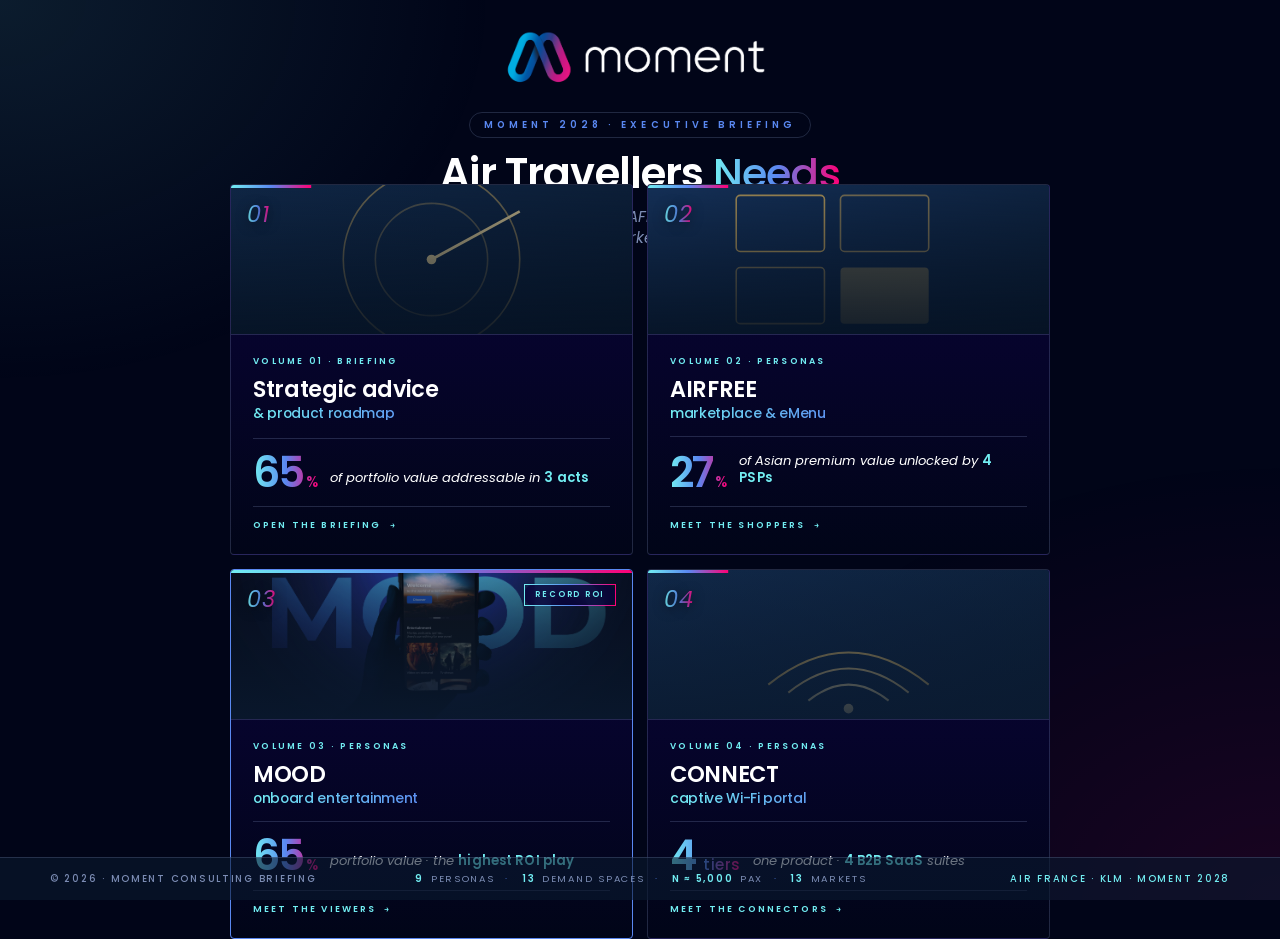
==== commit f0f33f09: "Rebrand to MOMENT 2026 — Poppins + cyan/blue/pink gradient · M logo on hub" ====
--- a/index.html
+++ b/index.html
@@ -6,7 +6,7 @@
 <title>MOMENT 2028 — Air Travellers Needs</title>
 <link rel="preconnect" href="https://fonts.googleapis.com">
 <link rel="preconnect" href="https://fonts.gstatic.com" crossorigin>
-<link href="https://fonts.googleapis.com/css2?family=Cormorant+Garamond:ital,wght@0,400;0,500;0,600;1,400;1,500&family=Inter:wght@300;400;500;600;700&display=swap" rel="stylesheet">
+<link href="https://fonts.googleapis.com/css2?family=Poppins:wght@300;400;500;600;700&family=Montserrat:wght@400;500;600&display=swap" rel="stylesheet">
 <link rel="stylesheet" href="assets/styles.css">
 </head>
 <body class="hub-v5">
@@ -15,6 +15,7 @@
 <div class="hub5-bg" aria-hidden="true"></div>
 
 <header class="hub5-head">
+  <img class="hub5-logo" src="assets/img/moment-logo.png" alt="MOMENT" />
   <span class="hub5-eyebrow">MOMENT 2028 · Executive briefing</span>
   <h1 class="hub5-title">Air Travellers <em>Needs</em></h1>
   <p class="hub5-sub">A four-volume consulting briefing on AFKL Customer Insight (n ≈ 5,000 PAX · 13 markets).</p>
--- a/assets/styles.css
+++ b/assets/styles.css
@@ -6764,3 +6764,301 @@
   margin-top: 6px !important;
 }
 
+
+
+/* ============================================================
+   MOMENT BRAND 2026 — Final override
+   Source: /Downloads/Template 2026.pptx (official brand template)
+   - Fonts: Poppins (display + body) · Montserrat (alt)
+   - Palette: brand blue / cyan / pink gradient on navy/white surfaces
+   - Logo motif: capsule shapes with cyan→pink gradient outlines
+   ============================================================ */
+
+:root {
+  /* Brand palette from Template 2026.pptx */
+  --moment-blue:      #5A88F1;
+  --moment-indigo:    #5151E5;
+  --moment-cyan:      #72EDF2;
+  --moment-sky:       #12ADDF;
+  --moment-aqua:      #00B0E5;
+  --moment-pink:      #FF0076;
+  --moment-magenta:   #E52A81;
+  --moment-deep:      #0A033B;
+  --moment-ink:       #010518;
+  --moment-bg-soft:   #F7F6F9;
+  --moment-text-soft: #7C8DB4;
+  --moment-line-soft: #A0B6E5;
+  --moment-cream:     #E7EBFA;
+
+  /* Re-map existing tokens to the MOMENT brand
+     so every component inherits the rebrand automatically */
+  --navy-900: var(--moment-ink);
+  --navy-800: var(--moment-deep);
+  --navy-700: #1A1850;
+  --navy-600: #2A2870;
+  --navy-500: var(--moment-indigo);
+  --navy-400: var(--moment-blue);
+
+  --gold-600: var(--moment-magenta);
+  --gold-500: var(--moment-blue);
+  --gold-400: var(--moment-cyan);
+  --gold-300: var(--moment-cyan);
+
+  --paper: #FFFFFF;
+  --paper-soft: var(--moment-bg-soft);
+  --ink-900: var(--moment-ink);
+  --ink-700: var(--moment-deep);
+  --ink-500: var(--moment-text-soft);
+  --ink-300: var(--moment-text-soft);
+  --line: rgba(160, 182, 229, 0.20);
+  --line-strong: rgba(90, 136, 241, 0.55);
+
+  --red: var(--moment-pink);
+  --red-air: var(--moment-pink);
+  --red-soft: rgba(255, 0, 118, 0.10);
+
+  /* Typography — switch to Poppins (display + body) and Montserrat (alt) */
+  --font-display: 'Poppins', 'Montserrat', system-ui, sans-serif;
+  --font-body: 'Poppins', 'Montserrat', system-ui, sans-serif;
+  --font-mono: 'JetBrains Mono', ui-monospace, monospace;
+
+  /* Signature gradient (cyan → blue → magenta — the M logo) */
+  --moment-gradient: linear-gradient(135deg, var(--moment-cyan) 0%, var(--moment-blue) 50%, var(--moment-pink) 100%);
+  --moment-gradient-h: linear-gradient(90deg, var(--moment-cyan) 0%, var(--moment-blue) 50%, var(--moment-pink) 100%);
+}
+
+/* ---- Italic display titles: drop the serif italic, use SemiBold sans ---- */
+.reveal em,
+.reveal h1 em,
+.reveal h2 em,
+.reveal h3 em,
+.hub5-title em,
+.hub4-title em,
+.hc5-title em,
+.ddf-name em,
+.mc-title em,
+.slide-title em,
+.display-name em {
+  font-style: normal !important;
+  font-weight: 500 !important;
+  background: var(--moment-gradient-h);
+  -webkit-background-clip: text;
+  background-clip: text;
+  -webkit-text-fill-color: transparent;
+  color: transparent !important;
+}
+
+/* Strong tags in titles get the same gradient treatment */
+.mc-title strong,
+.hub5-title strong,
+.hub4-title strong {
+  background: var(--moment-gradient-h);
+  -webkit-background-clip: text;
+  background-clip: text;
+  -webkit-text-fill-color: transparent;
+  color: transparent !important;
+  font-weight: 700 !important;
+}
+
+/* ---- Body background — radial brand gradient on deep indigo ---- */
+body.deck-body,
+.deck-shell {
+  background:
+    radial-gradient(ellipse 1000px 700px at 20% 0%, rgba(90, 136, 241, 0.18) 0%, transparent 60%),
+    radial-gradient(ellipse 800px 600px at 80% 100%, rgba(255, 0, 118, 0.10) 0%, transparent 55%),
+    var(--moment-ink);
+}
+
+/* ---- Pill shape utility (the brand motif) ---- */
+.moment-pill {
+  display: inline-flex;
+  align-items: center;
+  justify-content: center;
+  padding: 8px 20px;
+  border-radius: 999px;
+  background: transparent;
+  border: 1.5px solid;
+  border-image: var(--moment-gradient-h) 1;
+  font-family: var(--font-body);
+  font-weight: 500;
+  letter-spacing: 0.04em;
+}
+
+/* ---- Hub v5 cards — adopt brand gradient top stripe ---- */
+.hub5-card::before {
+  background: var(--moment-gradient-h) !important;
+}
+.hub5-card.featured::before {
+  background: var(--moment-gradient-h) !important;
+}
+.hub5-card:hover {
+  border-color: var(--moment-blue) !important;
+}
+.hub5-card.featured {
+  border-color: var(--moment-blue) !important;
+}
+.hc5-num,
+.hc5-figure,
+.hub5-card.featured .hc5-figure {
+  background: var(--moment-gradient-h);
+  -webkit-background-clip: text;
+  background-clip: text;
+  -webkit-text-fill-color: transparent;
+  color: transparent !important;
+}
+.hc5-badge {
+  background: rgba(10, 3, 59, 0.78);
+  border-image: var(--moment-gradient-h) 1;
+  border-style: solid;
+  color: var(--moment-cyan);
+}
+
+/* ---- Hub5 background — bright accents instead of navy gold ---- */
+body.hub-v5 {
+  background: var(--moment-ink) !important;
+}
+.hub5-bg {
+  background:
+    radial-gradient(ellipse 900px 700px at 0% 0%, rgba(114, 237, 242, 0.10) 0%, transparent 55%),
+    radial-gradient(ellipse 1100px 800px at 100% 100%, rgba(255, 0, 118, 0.10) 0%, transparent 55%) !important;
+}
+
+/* ---- Deep dive bg overlay — adopt brand ink ---- */
+.bg-photo::after {
+  background: linear-gradient(135deg, rgba(1, 5, 24, 0.93) 0%, rgba(10, 3, 59, 0.85) 60%, rgba(1, 5, 24, 0.78) 100%) !important;
+}
+.bg-photo.deep::after {
+  background: radial-gradient(ellipse at center, rgba(10, 3, 59, 0.82) 0%, rgba(1, 5, 24, 0.97) 80%) !important;
+}
+
+/* ---- Slide-MC corporate — brand the action bar ---- */
+.slide-mc {
+  background: linear-gradient(180deg, var(--moment-ink) 0%, var(--moment-deep) 100%) !important;
+}
+.mc-action {
+  border-bottom-color: var(--moment-blue) !important;
+}
+.mc-action {
+  border-image: var(--moment-gradient-h) 1;
+  border-bottom-style: solid;
+  border-bottom-width: 2px;
+}
+
+/* ---- Icon-matrix gain/pain — brand colors ---- */
+.icon-matrix.gain .im-cell {
+  border-left: 2px solid var(--moment-cyan) !important;
+}
+.icon-matrix.gain .im-cell .im-ico {
+  color: var(--moment-cyan) !important;
+  border-color: var(--moment-cyan) !important;
+}
+.icon-matrix.pain .im-cell {
+  border-left: 2px solid var(--moment-pink) !important;
+  background: linear-gradient(90deg, rgba(255, 0, 118, 0.10) 0%, rgba(255, 255, 255, 0.025) 30%) !important;
+}
+.icon-matrix.pain .im-cell .im-ico {
+  color: var(--moment-pink) !important;
+  border-color: var(--moment-pink) !important;
+}
+.icon-matrix.pain .im-cell .im-lbl::before {
+  background: var(--moment-pink) !important;
+}
+
+/* ---- DD-focus persona layout — brand the verbatim accent ---- */
+.ddf-verbatim::before {
+  background: var(--moment-gradient-h);
+  -webkit-background-clip: text;
+  background-clip: text;
+  -webkit-text-fill-color: transparent;
+  color: transparent;
+}
+.ddf-row.pain .ddf-tag {
+  background: linear-gradient(180deg, rgba(255, 0, 118, 0.16), rgba(255, 0, 118, 0.04));
+  color: var(--moment-pink);
+}
+.ddf-row.answer .ddf-tag {
+  background: linear-gradient(180deg, rgba(114, 237, 242, 0.18), rgba(114, 237, 242, 0.04));
+  color: var(--moment-cyan);
+}
+
+/* ---- Buttons & arrows ---- */
+.deck-arrows button {
+  border-image: var(--moment-gradient-h) 1;
+  color: var(--moment-cyan);
+}
+.deck-arrows button:hover:not(:disabled) {
+  background: rgba(114, 237, 242, 0.12);
+  color: white;
+}
+
+/* ---- Progress bar gradient ---- */
+.deck-progress .fill {
+  background: var(--moment-gradient-h) !important;
+}
+
+/* ---- Action lists numbering brand color ---- */
+.mc-block ol li::before {
+  color: var(--moment-blue) !important;
+}
+.mc-blockers ol li::before {
+  color: var(--moment-pink) !important;
+}
+.mc-blockers {
+  border-left-color: var(--moment-pink) !important;
+}
+.mc-actions {
+  border-left-color: var(--moment-cyan) !important;
+}
+.mc-actions h4 {
+  color: var(--moment-cyan) !important;
+}
+.mc-block ol li .when {
+  border-image: var(--moment-gradient-h) 1;
+  border-style: solid;
+  color: var(--moment-cyan);
+}
+
+/* ---- Headings hierarchy: Poppins weights ---- */
+.reveal h1,
+.hub5-title,
+.hub4-title,
+.ddf-name,
+.mc-title,
+.slide-title,
+.display-name {
+  font-weight: 600 !important;
+  letter-spacing: -0.02em !important;
+}
+.reveal h2,
+.hc5-title,
+.section-title-pro h2 {
+  font-weight: 600 !important;
+  letter-spacing: -0.015em !important;
+}
+
+/* Numbers stay Poppins SemiBold instead of Cormorant italic */
+.hc5-figure,
+.ddf-kpi .v,
+.mc-stat .num,
+.tc-kpi .v,
+.kpi-giant .kg-num,
+.duration-mega .dm-num,
+.donut .d-inner .d-num,
+.mega,
+.ch-figure {
+  font-family: var(--font-display) !important;
+  font-style: normal !important;
+  font-weight: 600 !important;
+  letter-spacing: -0.04em !important;
+}
+
+
+/* ---- MOMENT logo on the hub ---- */
+.hub5-logo {
+  display: block;
+  height: 56px;
+  width: auto;
+  margin: 0 auto 24px;
+}
+@media (max-width: 1100px) { .hub5-logo { height: 42px; margin-bottom: 16px; } }
+
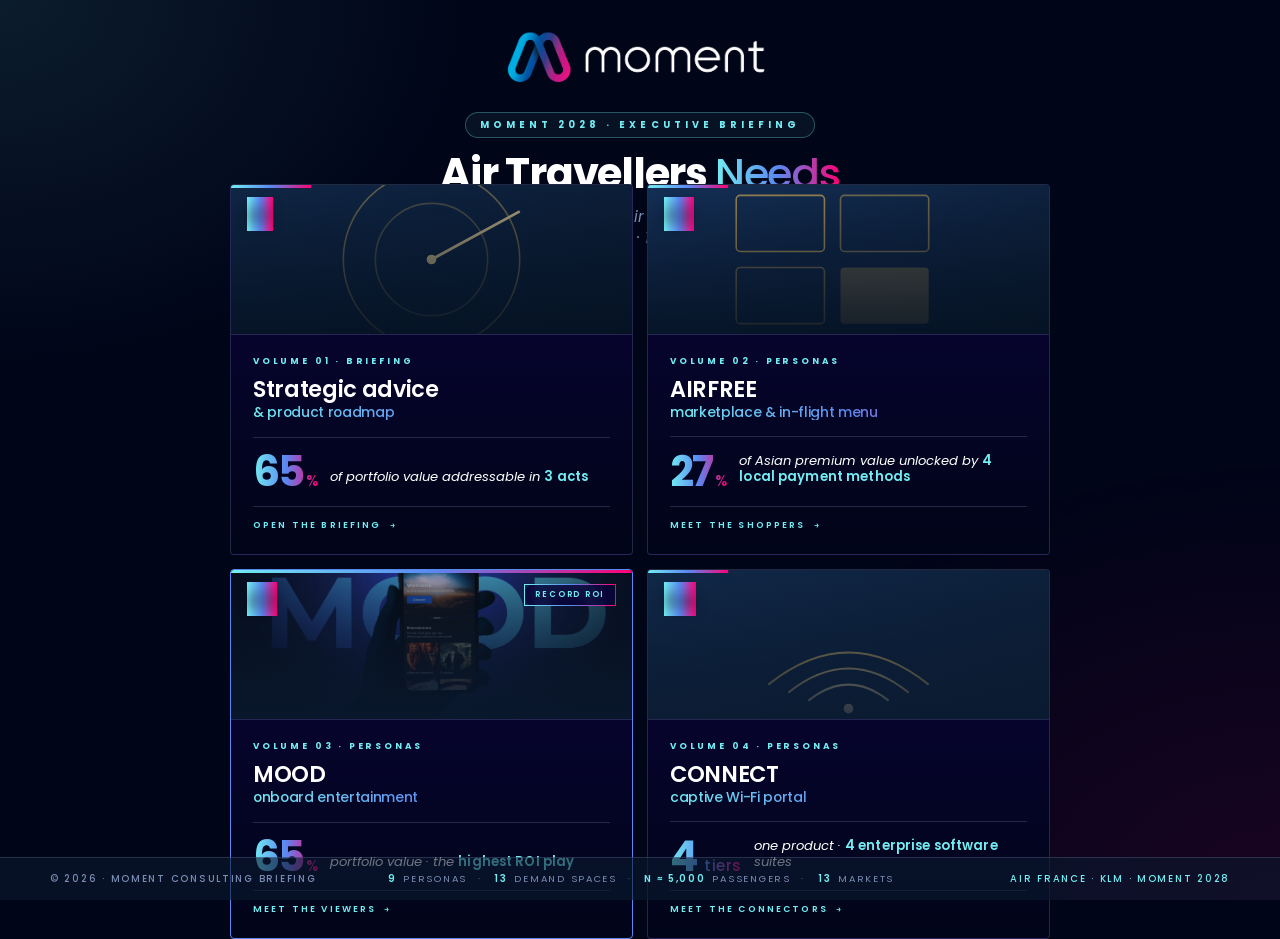
==== commit 3d784ec0: "Plain-language rewrite · eliminate all jargon (DS#X, FFP, PSP, AFKL, BYOD, OTA, PWA, PAX, ICA, B2B S" ====
--- a/index.html
+++ b/index.html
@@ -18,7 +18,7 @@
   <img class="hub5-logo" src="assets/img/moment-logo.png" alt="MOMENT" />
   <span class="hub5-eyebrow">MOMENT 2028 · Executive briefing</span>
   <h1 class="hub5-title">Air Travellers <em>Needs</em></h1>
-  <p class="hub5-sub">A four-volume consulting briefing on AFKL Customer Insight (n ≈ 5,000 PAX · 13 markets).</p>
+  <p class="hub5-sub">A four-volume consulting briefing on Air France-KLM customer study (n ≈ 5,000 passengers · 13 markets).</p>
 </header>
 
 <main class="hub5-grid">
@@ -66,10 +66,10 @@
     </div>
     <div class="hc5-body">
       <span class="hc5-kicker">Volume 02 · Personas</span>
-      <h2 class="hc5-title">AIRFREE<br><em>marketplace &amp; eMenu</em></h2>
+      <h2 class="hc5-title">AIRFREE<br><em>marketplace &amp; in-flight menu</em></h2>
       <div class="hc5-punch">
         <span class="hc5-figure">27<span class="unit">%</span></span>
-        <span class="hc5-hook">of Asian premium value unlocked by <strong>4 PSPs</strong></span>
+        <span class="hc5-hook">of Asian premium value unlocked by <strong>4 local payment methods</strong></span>
       </div>
       <span class="hc5-cta">Meet the shoppers<span class="arr">→</span></span>
     </div>
@@ -121,7 +121,7 @@
       <h2 class="hc5-title">CONNECT<br><em>captive Wi-Fi portal</em></h2>
       <div class="hc5-punch">
         <span class="hc5-figure">4<span class="unit"> tiers</span></span>
-        <span class="hc5-hook">one product · <strong>4 B2B SaaS</strong> suites</span>
+        <span class="hc5-hook">one product · <strong>4 enterprise software</strong> suites</span>
       </div>
       <span class="hc5-cta">Meet the connectors<span class="arr">→</span></span>
     </div>
@@ -134,7 +134,7 @@
   <span class="ft-c">
     <strong>9</strong> personas <em>·</em>
     <strong>13</strong> demand spaces <em>·</em>
-    <strong>n ≈ 5,000</strong> PAX <em>·</em>
+    <strong>n ≈ 5,000</strong> passengers <em>·</em>
     <strong>13</strong> markets
   </span>
   <span class="ft-r">Air France · KLM · MOMENT 2028</span>
--- a/assets/styles.css
+++ b/assets/styles.css
@@ -3351,14 +3351,16 @@
 .timeline-strip::before {
   content: "";
   position: absolute;
-  top: 110px; left: 6%; right: 6%;
+  /* Line passes through the dot center, BELOW the title */
+  top: 195px; left: 6%; right: 6%;
   height: 2px;
   background: linear-gradient(to right,
-    var(--gold-500) 0%,
-    var(--gold-400) 33%,
-    var(--paper) 66%,
-    rgba(255,255,255,0.35) 100%
+    var(--moment-cyan) 0%,
+    var(--moment-blue) 33%,
+    var(--moment-indigo) 66%,
+    var(--moment-pink) 100%
   );
+  z-index: 0;
 }
 .tl-row {
   display: grid;
@@ -3573,8 +3575,8 @@
 .icon-matrix.cols-3 { grid-template-columns: repeat(3, 1fr); }
 .icon-matrix.cols-4 { grid-template-columns: repeat(4, 1fr); }
 
-/* From the 5th cell onward, hide — force a TOP-4 max per matrix */
-.icon-matrix .im-cell:nth-child(n+5) { display: none; }
+/* Allow up to 8 cells per matrix */
+.icon-matrix .im-cell:nth-child(n+9) { display: none; }
 
 .im-cell {
   display: flex;
@@ -3606,8 +3608,15 @@
   letter-spacing: 0.01em;
 }
 
-/* Hide the stories row everywhere — redundant with gain/pain */
-.dd-stories { display: none !important; }
+/* Stories row — visible, grid layout for 5 persona stories */
+.dd-stories {
+  display: grid !important;
+  grid-template-columns: repeat(5, 1fr);
+  gap: 10px;
+  margin-top: 14px;
+  padding-top: 14px;
+  border-top: 1px solid var(--line);
+}
 
 /* GAIN variant */
 .icon-matrix.gain .im-cell { border-left: 2px solid var(--gold-500); }
@@ -6702,38 +6711,24 @@
    No HTML changes required — pure CSS caps.
    ============================================================ */
 
-/* Cap identity facts at 4 (the most strategic) */
-.dd-col .facts .row:nth-child(n+5) {
+/* Cap identity facts at 7 (allow more source data) */
+.dd-col .facts .row:nth-child(n+8) {
   display: none;
 }
 
-/* Cap geography bars at 3 (top countries only) */
-.dd-col .geo-rich .row:nth-child(n+4) {
+/* Cap geography bars at 6 (allow more countries) */
+.dd-col .geo-rich .row:nth-child(n+7) {
   display: none;
 }
 
-/* Cap behavior bars at 4 (most differentiating) */
-.dd-col .behavior-bars .bb-row:nth-child(n+5) {
+/* Cap behavior bars at 7 (allow more differentiators) */
+.dd-col .behavior-bars .bb-row:nth-child(n+8) {
   display: none;
 }
 
-/* Hide secondary blocks that bloat the profile column */
-.dd-col .compact-verbatim {
-  display: none !important;
-}
-.dd-col .top-needs {
-  display: none !important;
-}
-.dd-col .chips-row,
-.dd-col .chip-row,
-.dd-col .objectives-chips {
-  display: none !important;
-}
-
-/* For personas with a Top-10 needs list (ol.top-needs), hide too */
-.dd-col ol.top-needs {
-  display: none !important;
-}
+/* Reverted: secondary blocks (compact-verbatim, top-needs, chips, ol.top-needs)
+   are now visible so the persona's signature quote and supplementary lists/chips
+   reappear above the identity block. */
 
 /* If a duration-mega is still present in a deep-dive (Bernard & Anne,
    Marc & Hélène), let it stay but more compact so the profile fits */
@@ -7062,3 +7057,1399 @@
 }
 @media (max-width: 1100px) { .hub5-logo { height: 42px; margin-bottom: 16px; } }
 
+/* Restore visibility — keep components compact but readable */
+.dd-col .compact-verbatim {
+  font-size: clamp(0.78rem, 0.95vw, 0.95rem) !important;
+  padding: 10px 14px !important;
+  margin-bottom: 10px !important;
+  background: rgba(255,255,255,0.025);
+  border-left: 2px solid var(--moment-cyan);
+  font-style: italic;
+  color: var(--paper);
+}
+.dd-stories .story-mini {
+  background: rgba(255,255,255,0.03);
+  border: 1px solid var(--line);
+  border-left: 2px solid var(--moment-cyan);
+  padding: 10px 12px;
+  display: flex;
+  flex-direction: column;
+  gap: 6px;
+  border-radius: 3px;
+}
+.dd-stories .story-mini.priority {
+  border-left-color: var(--moment-pink);
+  background: linear-gradient(90deg, rgba(255,0,118,0.06) 0%, rgba(255,255,255,0.03) 50%);
+}
+.dd-stories .story-mini .ico-row {
+  display: flex;
+  align-items: center;
+  gap: 8px;
+}
+.dd-stories .story-mini .ico-c {
+  width: 28px; height: 28px;
+  border-radius: 50%;
+  border: 1px solid var(--moment-cyan);
+  display: flex; align-items: center; justify-content: center;
+  color: var(--moment-cyan);
+}
+.dd-stories .story-mini.priority .ico-c {
+  color: var(--moment-pink);
+  border-color: var(--moment-pink);
+}
+.dd-stories .story-mini .ico-c .icon { width: 14px; height: 14px; stroke-width: 1.6; }
+.dd-stories .story-mini .n {
+  font-family: var(--font-display);
+  font-style: italic;
+  font-size: 0.75rem;
+  color: var(--moment-cyan);
+}
+.dd-stories .story-mini.priority .n { color: var(--moment-pink); }
+.dd-stories .story-mini .txt {
+  font-size: 0.72rem;
+  color: var(--paper);
+  line-height: 1.35;
+  font-weight: 500;
+}
+.dd-stories .story-mini .txt strong {
+  display: block;
+  font-size: 0.78rem;
+  color: var(--paper);
+  margin-bottom: 2px;
+  font-weight: 700;
+}
+
+
+/* 4-tier strategy split slides — 4-column body */
+.mc-body.cols-4-tiers {
+  grid-template-columns: repeat(4, minmax(0, 1fr));
+  grid-template-rows: auto;
+  gap: 14px;
+}
+
+
+/* ============================================================
+   FINAL COSMETIC POLISH — CEO-grade corporate presentation
+   Applied 2026-05-26. Targets all slide variants.
+   ============================================================ */
+
+/* ---------- 1 · Action title hierarchy · the "verdict" must read first ---------- */
+.slide-mc .mc-title {
+  font-size: clamp(1.5rem, 2.1vw, 2.3rem) !important;
+  font-weight: 600 !important;
+  line-height: 1.2 !important;
+  letter-spacing: -0.012em !important;
+  max-width: 1400px;
+  color: var(--paper);
+}
+.slide-mc .mc-label {
+  font-size: 0.65rem !important;
+  letter-spacing: 0.36em !important;
+  color: var(--moment-cyan) !important;
+  opacity: 0.85;
+  padding: 4px 12px;
+  border: 1px solid rgba(114, 237, 242, 0.4);
+  border-radius: 999px;
+  align-self: flex-start;
+  background: rgba(114, 237, 242, 0.05);
+}
+.slide-mc .mc-action {
+  gap: 14px !important;
+  padding-bottom: 22px !important;
+  border-bottom-width: 1px !important;
+  border-bottom-style: solid;
+  border-bottom-color: rgba(160, 182, 229, 0.3) !important;
+  border-image: none !important;
+}
+
+/* ---------- 2 · Numbers are heroes · bump mc-stat ---------- */
+.slide-mc .mc-stat {
+  padding: 24px 22px !important;
+  gap: 6px !important;
+}
+.slide-mc .mc-stat .num {
+  font-size: clamp(2.6rem, 4vw, 4.2rem) !important;
+  font-weight: 700 !important;
+  line-height: 0.88 !important;
+  letter-spacing: -0.04em !important;
+  background: var(--moment-gradient-h);
+  -webkit-background-clip: text;
+  background-clip: text;
+  -webkit-text-fill-color: transparent;
+  color: transparent !important;
+}
+.slide-mc .mc-stat .num small {
+  font-size: 0.38em !important;
+  font-weight: 600 !important;
+  color: var(--moment-cyan) !important;
+  -webkit-text-fill-color: var(--moment-cyan);
+}
+.slide-mc .mc-stat.hero {
+  background: linear-gradient(140deg, rgba(114, 237, 242, 0.10) 0%, rgba(81, 81, 229, 0.08) 50%, rgba(255, 0, 118, 0.06) 100%) !important;
+  border-right-color: var(--moment-cyan) !important;
+}
+.slide-mc .mc-stat .lbl {
+  font-size: 0.85rem !important;
+  font-weight: 600 !important;
+  color: var(--paper) !important;
+  line-height: 1.3 !important;
+  margin-top: 6px !important;
+}
+.slide-mc .mc-stat .ctx {
+  font-size: 0.6rem !important;
+  letter-spacing: 0.22em !important;
+  color: var(--moment-cyan) !important;
+  font-weight: 600 !important;
+  margin-top: 4px !important;
+}
+
+/* ---------- 3 · mc-block visual rhythm · equal density ---------- */
+.slide-mc .mc-body {
+  gap: clamp(16px, 1.8vw, 24px) !important;
+}
+.slide-mc .mc-block {
+  background: rgba(255, 255, 255, 0.025) !important;
+  border: 1px solid rgba(160, 182, 229, 0.18) !important;
+  border-radius: 4px !important;
+  padding: clamp(22px, 2.4vw, 32px) !important;
+  position: relative;
+  overflow: hidden;
+}
+.slide-mc .mc-block::before {
+  content: "";
+  position: absolute;
+  top: 0; left: 0;
+  width: 36px; height: 1px;
+  background: var(--moment-gradient-h);
+}
+.slide-mc .mc-block h4 {
+  font-size: 0.68rem !important;
+  letter-spacing: 0.32em !important;
+  font-weight: 700 !important;
+  margin-bottom: 18px !important;
+  padding-bottom: 12px !important;
+  color: var(--moment-cyan) !important;
+  border-bottom: 1px solid rgba(160, 182, 229, 0.15);
+}
+.slide-mc .mc-block.mc-blockers h4 { color: var(--moment-pink) !important; }
+.slide-mc .mc-block.mc-actions h4 { color: var(--moment-cyan) !important; }
+.slide-mc .mc-block.mc-blockers {
+  border-left: 2px solid var(--moment-pink) !important;
+}
+.slide-mc .mc-block.mc-actions {
+  border-left: 2px solid var(--moment-cyan) !important;
+}
+
+/* ---------- 4 · Snapshot dl · clear key/value hierarchy ---------- */
+.slide-mc .mc-kv {
+  grid-template-columns: 110px 1fr !important;
+  gap: 14px 18px !important;
+}
+.slide-mc .mc-kv dt {
+  font-size: 0.6rem !important;
+  letter-spacing: 0.22em !important;
+  font-weight: 700 !important;
+  color: var(--moment-cyan) !important;
+  text-transform: uppercase;
+  padding-top: 3px;
+}
+.slide-mc .mc-kv dd {
+  font-size: 0.92rem !important;
+  font-weight: 500 !important;
+  line-height: 1.4 !important;
+  color: var(--paper);
+}
+.slide-mc .mc-kv dd strong {
+  font-weight: 700 !important;
+  background: var(--moment-gradient-h);
+  -webkit-background-clip: text;
+  background-clip: text;
+  -webkit-text-fill-color: transparent;
+  color: transparent !important;
+}
+
+/* ---------- 5 · Numbered ol · CEO-readable action list ---------- */
+.slide-mc .mc-block ol {
+  gap: 16px !important;
+}
+.slide-mc .mc-block ol li {
+  grid-template-columns: 32px 1fr auto !important;
+  gap: 18px !important;
+  font-size: 0.88rem !important;
+  line-height: 1.45 !important;
+  padding: 10px 0 !important;
+  border-bottom-color: rgba(160, 182, 229, 0.08) !important;
+  align-items: start;
+}
+.slide-mc .mc-block ol li::before {
+  font-size: 1.2rem !important;
+  font-style: italic !important;
+  font-weight: 700 !important;
+  font-family: var(--font-display) !important;
+  line-height: 1 !important;
+  letter-spacing: -0.02em;
+}
+.slide-mc .mc-block ol li strong {
+  display: block !important;
+  font-size: 0.96rem !important;
+  font-weight: 700 !important;
+  margin-bottom: 4px !important;
+  color: var(--paper) !important;
+  line-height: 1.25;
+}
+.slide-mc .mc-block ol li span {
+  color: var(--moment-text-soft);
+  font-weight: 500;
+}
+
+/* ---------- 6 · When chips · commitment timestamps ---------- */
+.slide-mc .mc-block ol li .when {
+  font-size: 0.6rem !important;
+  letter-spacing: 0.22em !important;
+  font-weight: 700 !important;
+  padding: 6px 12px !important;
+  background: rgba(114, 237, 242, 0.10) !important;
+  border: 1px solid var(--moment-cyan) !important;
+  border-image: none !important;
+  color: var(--moment-cyan) !important;
+  border-radius: 999px;
+  align-self: center;
+  flex-shrink: 0;
+}
+
+/* ---------- 7 · Source footer · branded, consistent ---------- */
+.slide-mc .mc-foot {
+  padding-top: 16px !important;
+  border-top: 1px solid rgba(160, 182, 229, 0.18) !important;
+  font-size: 0.62rem !important;
+  letter-spacing: 0.2em !important;
+}
+.slide-mc .mc-foot .src strong {
+  background: var(--moment-gradient-h);
+  -webkit-background-clip: text;
+  background-clip: text;
+  -webkit-text-fill-color: transparent;
+  color: transparent !important;
+  font-weight: 700 !important;
+}
+.slide-mc .mc-foot .page {
+  background: var(--moment-gradient-h);
+  -webkit-background-clip: text;
+  background-clip: text;
+  -webkit-text-fill-color: transparent;
+  color: transparent !important;
+  font-weight: 700 !important;
+  letter-spacing: 0.18em !important;
+}
+
+/* ---------- 8 · Hero portrait · bigger name + refined verbatim ---------- */
+.hero-portrait-full .content .display-name {
+  font-size: clamp(3.4rem, 5vw, 5.4rem) !important;
+  font-weight: 600 !important;
+  line-height: 0.95 !important;
+  letter-spacing: -0.025em !important;
+  margin-bottom: 14px !important;
+}
+.hero-portrait-full .content .display-name em {
+  font-size: 0.46em !important;
+  display: block !important;
+  margin-top: 12px !important;
+  font-weight: 500 !important;
+  letter-spacing: 0.005em !important;
+  line-height: 1.25 !important;
+}
+.hero-portrait-full .content .verbatim-hero {
+  font-family: var(--font-display) !important;
+  font-style: italic !important;
+  font-weight: 400 !important;
+  font-size: clamp(1.2rem, 1.5vw, 1.7rem) !important;
+  line-height: 1.35 !important;
+  color: var(--moment-cream) !important;
+  margin-top: 28px !important;
+  padding-left: 26px !important;
+  border-left: 2px solid;
+  border-image: var(--moment-gradient-h) 1;
+  position: relative;
+}
+.hero-portrait-full .content .verbatim-hero .author {
+  display: block !important;
+  font-family: var(--font-body) !important;
+  font-style: normal !important;
+  font-size: 0.55rem !important;
+  letter-spacing: 0.3em !important;
+  text-transform: uppercase !important;
+  color: var(--moment-cyan) !important;
+  font-weight: 700 !important;
+  margin-top: 18px !important;
+}
+.hero-portrait-full .content .slide-kicker {
+  font-size: 0.65rem !important;
+  letter-spacing: 0.36em !important;
+  color: var(--moment-cyan) !important;
+  font-weight: 700 !important;
+  padding: 5px 14px;
+  border: 1px solid rgba(114, 237, 242, 0.4);
+  border-radius: 999px;
+  display: inline-block;
+  background: rgba(114, 237, 242, 0.05);
+  align-self: flex-start;
+}
+
+/* ---------- 9 · Convergence / mega slides · MOMENT brand gradient ---------- */
+.mega {
+  background: var(--moment-gradient-h) !important;
+  -webkit-background-clip: text;
+  background-clip: text;
+  -webkit-text-fill-color: transparent;
+  color: transparent !important;
+  font-family: var(--font-display) !important;
+  font-weight: 700 !important;
+  letter-spacing: -0.05em !important;
+  font-style: normal !important;
+}
+.mega-lbl {
+  color: var(--paper) !important;
+  font-weight: 500 !important;
+  letter-spacing: -0.005em !important;
+  font-style: normal !important;
+}
+.mega-cap {
+  color: var(--moment-text-soft) !important;
+  font-style: italic !important;
+  font-weight: 400 !important;
+}
+
+/* ---------- 10 · Quote / end slides · subtle gradient accents ---------- */
+.quote-slide blockquote {
+  font-size: clamp(2.4rem, 3.6vw, 4rem) !important;
+  font-weight: 500 !important;
+  line-height: 1.15 !important;
+  color: var(--paper) !important;
+  font-family: var(--font-display) !important;
+  letter-spacing: -0.02em !important;
+}
+.quote-slide blockquote strong {
+  background: var(--moment-gradient-h);
+  -webkit-background-clip: text;
+  background-clip: text;
+  -webkit-text-fill-color: transparent;
+  color: transparent !important;
+  font-weight: 700 !important;
+}
+.quote-slide::before,
+.quote-slide::after {
+  background: var(--moment-gradient-h) !important;
+  opacity: 0.6 !important;
+  height: 2px !important;
+}
+
+/* ---------- 11 · Slide title (center-stage) · brand polish ---------- */
+.slide-title {
+  font-family: var(--font-display) !important;
+  font-weight: 700 !important;
+  letter-spacing: -0.025em !important;
+  font-style: normal !important;
+}
+.slide-kicker {
+  font-size: 0.7rem !important;
+  letter-spacing: 0.36em !important;
+  color: var(--moment-cyan) !important;
+  font-weight: 700 !important;
+  text-transform: uppercase;
+}
+
+/* ---------- 12 · Stat triplet light (priority slides) ---------- */
+.stat-triplet.light .v {
+  background: var(--moment-gradient-h);
+  -webkit-background-clip: text;
+  background-clip: text;
+  -webkit-text-fill-color: transparent;
+  color: transparent !important;
+  font-weight: 700 !important;
+  font-family: var(--font-display) !important;
+  font-style: normal !important;
+}
+.stat-triplet.light .l {
+  color: var(--moment-cyan) !important;
+  letter-spacing: 0.22em !important;
+}
+
+/* ---------- 13 · Hub5 polish ---------- */
+.hub5-title {
+  font-weight: 700 !important;
+  letter-spacing: -0.03em !important;
+}
+.hc5-figure {
+  font-weight: 700 !important;
+  letter-spacing: -0.04em !important;
+}
+.hc5-num {
+  background: var(--moment-gradient-h) !important;
+  -webkit-background-clip: text;
+  background-clip: text;
+  -webkit-text-fill-color: transparent;
+  color: transparent !important;
+  font-weight: 700 !important;
+  font-style: normal !important;
+}
+.hub5-eyebrow {
+  background: rgba(114, 237, 242, 0.06);
+  color: var(--moment-cyan) !important;
+  border: 1px solid rgba(114, 237, 242, 0.3) !important;
+  font-weight: 700 !important;
+}
+.hc5-kicker {
+  color: var(--moment-cyan) !important;
+  font-weight: 700 !important;
+  letter-spacing: 0.32em !important;
+}
+
+/* ---------- 14 · Overview-pro polish ---------- */
+.overview-pro .op-header h2 {
+  font-family: var(--font-display) !important;
+  font-weight: 700 !important;
+  letter-spacing: -0.02em !important;
+}
+.overview-pro .op-header .op-hint {
+  background: rgba(114, 237, 242, 0.08);
+  border: 1px solid rgba(114, 237, 242, 0.3);
+  border-radius: 999px;
+  padding: 6px 14px;
+  color: var(--moment-cyan) !important;
+}
+.op-card .op-num {
+  background: var(--moment-gradient-h);
+  -webkit-background-clip: text;
+  background-clip: text;
+  -webkit-text-fill-color: transparent;
+  color: transparent !important;
+  font-weight: 700 !important;
+  font-style: normal !important;
+}
+.op-card .op-title {
+  font-family: var(--font-display) !important;
+  font-weight: 600 !important;
+}
+.op-card .op-tag {
+  color: var(--moment-cyan) !important;
+  background: rgba(114, 237, 242, 0.06);
+  border: 1px solid rgba(114, 237, 242, 0.25);
+}
+.op-card:hover {
+  border-color: var(--moment-cyan) !important;
+}
+.op-card:hover::before {
+  background: var(--moment-gradient-h) !important;
+}
+
+/* ---------- 15 · Trump cards polish ---------- */
+.trump-card .tc-name em {
+  background: var(--moment-gradient-h);
+  -webkit-background-clip: text;
+  background-clip: text;
+  -webkit-text-fill-color: transparent;
+  color: transparent !important;
+  font-style: normal !important;
+  font-weight: 600 !important;
+}
+.tc-kpi .v {
+  background: var(--moment-gradient-h);
+  -webkit-background-clip: text;
+  background-clip: text;
+  -webkit-text-fill-color: transparent;
+  color: transparent !important;
+  font-weight: 700 !important;
+  font-family: var(--font-display) !important;
+  font-style: normal !important;
+}
+
+/* ---------- 16 · Timeline polish ---------- */
+.tl-phase .tl-horizon {
+  font-family: var(--font-display) !important;
+  font-weight: 600 !important;
+  font-style: normal !important;
+}
+.tl-phase .tl-when {
+  color: var(--moment-cyan) !important;
+  font-weight: 700 !important;
+}
+.tl-phase .tl-chip {
+  border-color: rgba(114, 237, 242, 0.4) !important;
+  color: var(--moment-cream) !important;
+}
+
+/* ---------- 17 · Choice pyramid polish ---------- */
+.cp-row {
+  background: rgba(255, 255, 255, 0.025) !important;
+}
+.cp-row .cp-meta .v {
+  background: var(--moment-gradient-h);
+  -webkit-background-clip: text;
+  background-clip: text;
+  -webkit-text-fill-color: transparent;
+  color: transparent !important;
+  font-family: var(--font-display) !important;
+  font-weight: 700 !important;
+  font-style: normal !important;
+}
+.cp-note {
+  color: var(--moment-cyan) !important;
+  font-style: italic;
+}
+
+/* ---------- 18 · Final detail: action title contains key numbers wrapped <strong> ---------- */
+.slide-mc .mc-title strong,
+.slide-mc .mc-title em {
+  font-weight: 700 !important;
+  letter-spacing: -0.015em;
+}
+
+/* Section title pro polish */
+.section-title-pro h2 {
+  font-family: var(--font-display) !important;
+  font-weight: 700 !important;
+}
+.section-title-pro .st-kicker {
+  color: var(--moment-cyan) !important;
+  font-weight: 700 !important;
+}
+
+
+
+/* ============================================================
+   CHROME SAFE ZONES — final layout fix
+   The top-nav (fixed, ~50px) and bottom chrome (progress bar +
+   counter at bottom:30 + arrows at bottom:22, ~80px) overlap
+   slide content. Force minimum top/bottom padding on every
+   layout shell so nothing collides.
+   ============================================================ */
+
+/* All slide layouts must clear: top ~70px (top-nav 50 + breathing 20),
+   bottom ~95px (progress 3 + counter ~38 + arrows ~42 + breathing 12) */
+
+.slide-mc {
+  padding-top: clamp(70px, 7vh, 110px) !important;
+  padding-bottom: clamp(95px, 9vh, 120px) !important;
+  padding-left: clamp(50px, 4.5vw, 90px) !important;
+  padding-right: clamp(50px, 4.5vw, 90px) !important;
+}
+
+.detail-stage,
+.detail-stage.compact {
+  padding-top: clamp(80px, 8vh, 120px) !important;
+  padding-bottom: clamp(95px, 9vh, 120px) !important;
+}
+
+.center-stage,
+.center-stage.airy {
+  padding-top: clamp(80px, 9vh, 130px) !important;
+  padding-bottom: clamp(95px, 9vh, 130px) !important;
+}
+
+.overview-pro {
+  padding-top: clamp(75px, 7vh, 110px) !important;
+  padding-bottom: clamp(95px, 9vh, 120px) !important;
+}
+
+.dd-focus {
+  padding-top: clamp(75px, 7vh, 110px) !important;
+  padding-bottom: clamp(95px, 9vh, 120px) !important;
+}
+
+/* Hero portrait full · content side needs the same clearance */
+.hero-portrait-full .content {
+  padding-top: clamp(75px, 8vh, 110px) !important;
+  padding-bottom: clamp(95px, 9vh, 130px) !important;
+}
+
+/* Make sure the deck-shell itself doesn't add another layer */
+.deck-shell {
+  inset: 0 !important;
+}
+
+/* z-index hierarchy so chrome (top-nav 60, counter/arrows 210, progress 200)
+   stays ABOVE slide content (5 for active canvas) */
+.top-nav {
+  z-index: 100 !important;
+  background: rgba(1, 5, 24, 0.92) !important;
+  border-bottom: 1px solid rgba(160, 182, 229, 0.20) !important;
+  backdrop-filter: blur(12px) !important;
+  -webkit-backdrop-filter: blur(12px);
+}
+.deck-progress {
+  z-index: 220 !important;
+}
+.deck-counter,
+.deck-arrows {
+  z-index: 230 !important;
+}
+
+/* Make bottom chrome a bit more visually integrated */
+.deck-counter {
+  background: rgba(1, 5, 24, 0.85) !important;
+  border-color: rgba(114, 237, 242, 0.3) !important;
+  backdrop-filter: blur(8px);
+  font-weight: 600 !important;
+  color: var(--moment-cyan) !important;
+}
+.deck-counter strong {
+  background: var(--moment-gradient-h);
+  -webkit-background-clip: text;
+  background-clip: text;
+  -webkit-text-fill-color: transparent;
+  color: transparent !important;
+  font-weight: 700 !important;
+  font-family: var(--font-display) !important;
+  font-style: italic !important;
+}
+.deck-arrows button {
+  background: rgba(1, 5, 24, 0.85) !important;
+  backdrop-filter: blur(8px);
+  border-color: rgba(114, 237, 242, 0.5) !important;
+  color: var(--moment-cyan) !important;
+}
+.deck-arrows button:hover:not(:disabled) {
+  background: rgba(114, 237, 242, 0.20) !important;
+  border-color: var(--moment-cyan) !important;
+}
+
+/* Top-nav typography polish */
+.top-nav,
+.top-nav a,
+.top-nav span {
+  font-family: var(--font-body) !important;
+  color: var(--moment-text-soft);
+}
+.top-nav a {
+  color: var(--moment-cyan) !important;
+  font-weight: 600;
+}
+.top-nav strong {
+  background: var(--moment-gradient-h);
+  -webkit-background-clip: text;
+  background-clip: text;
+  -webkit-text-fill-color: transparent;
+  color: transparent !important;
+  font-weight: 700 !important;
+}
+
+/* Overview-pro op-grid — leave room when scrollable for the bottom chrome */
+.overview-pro .op-grid {
+  padding-bottom: 24px;
+}
+
+
+
+/* ============================================================
+   MATRIX 2x2 — CEO-grade font sizes (was ridiculously small)
+   ============================================================ */
+
+.matrix-2x2 {
+  max-width: min(1400px, 92vw) !important;
+  height: clamp(420px, 56vh, 620px) !important;
+  margin: 24px auto !important;
+  gap: 14px;
+  grid-template-columns: 80px 1fr 1fr !important;
+  grid-template-rows: 1fr 1fr 60px !important;
+}
+
+.matrix-2x2 .m-axis-y,
+.matrix-2x2 .m-axis-x {
+  font-size: 0.72rem !important;
+  letter-spacing: 0.32em !important;
+  color: var(--moment-cyan) !important;
+  font-weight: 700 !important;
+}
+
+.m-quad {
+  padding: 32px 36px !important;
+  gap: 18px !important;
+  background: rgba(255, 255, 255, 0.03) !important;
+  border: 1px solid rgba(160, 182, 229, 0.20) !important;
+  border-radius: 4px !important;
+  position: relative;
+  overflow: hidden;
+}
+.m-quad::before {
+  content: "";
+  position: absolute;
+  top: 0; left: 0;
+  width: 36px; height: 1px;
+  background: var(--moment-gradient-h);
+}
+
+.m-quad .m-corner {
+  position: absolute !important;
+  top: 22px !important;
+  right: 28px !important;
+  font-family: var(--font-display) !important;
+  font-style: italic !important;
+  font-size: 1rem !important;
+  font-weight: 600 !important;
+  background: var(--moment-gradient-h);
+  -webkit-background-clip: text;
+  background-clip: text;
+  -webkit-text-fill-color: transparent;
+  color: transparent !important;
+}
+
+.m-quad h5 {
+  font-family: var(--font-body) !important;
+  font-size: 0.7rem !important;
+  letter-spacing: 0.28em !important;
+  text-transform: uppercase !important;
+  color: var(--moment-cyan) !important;
+  font-weight: 700 !important;
+  margin: 0 0 4px !important;
+  padding-bottom: 12px;
+  border-bottom: 1px solid rgba(160, 182, 229, 0.15);
+}
+
+.m-quad ul {
+  gap: 12px !important;
+}
+.m-quad ul li {
+  font-size: 1rem !important;
+  line-height: 1.4 !important;
+  font-weight: 500 !important;
+  color: var(--paper) !important;
+  gap: 14px !important;
+  align-items: flex-start;
+}
+.m-quad ul li::before {
+  width: 7px !important;
+  height: 7px !important;
+  background: var(--moment-cyan) !important;
+  border-radius: 50% !important;
+  margin-top: 8px;
+  flex-shrink: 0;
+}
+
+.m-quad.q-big-bet {
+  background: linear-gradient(160deg, rgba(114, 237, 242, 0.10), rgba(81, 81, 229, 0.04) 60%, transparent) !important;
+  border-color: var(--moment-cyan) !important;
+}
+.m-quad.q-big-bet::before {
+  height: 2px;
+}
+
+/* Section title pro at top of opportunities slide — bigger */
+.section-title-pro .st-kicker {
+  font-size: 0.75rem !important;
+  letter-spacing: 0.34em !important;
+  color: var(--moment-cyan) !important;
+  font-weight: 700 !important;
+}
+.section-title-pro h2 {
+  font-size: clamp(1.6rem, 2.2vw, 2.4rem) !important;
+  font-weight: 700 !important;
+  letter-spacing: -0.02em !important;
+}
+.section-title-pro .st-r {
+  font-size: 0.92rem !important;
+  line-height: 1.45 !important;
+  color: var(--moment-text-soft) !important;
+  font-style: italic !important;
+  max-width: 380px !important;
+}
+
+
+
+/* ============================================================
+   FINAL READABILITY FIX — bump fonts on all remaining components
+   Targets: product-strip, trump-card, timeline-strip, choice-pyramid,
+   donut-row, decision-card, vision-radial
+   ============================================================ */
+
+/* Trump cards (new products + AF account) */
+.trump-card {
+  padding: 28px 28px 24px !important;
+}
+.trump-card .tc-rank {
+  font-size: 0.62rem !important;
+  letter-spacing: 0.28em !important;
+  color: var(--moment-cyan) !important;
+  font-weight: 700 !important;
+}
+.trump-card.exploratory .tc-rank {
+  color: var(--moment-text-soft) !important;
+}
+.trump-card .tc-name {
+  font-size: clamp(1.2rem, 1.5vw, 1.6rem) !important;
+  font-weight: 600 !important;
+  line-height: 1.15 !important;
+  margin-bottom: 18px !important;
+}
+.trump-card .tc-name em {
+  font-size: 0.62em !important;
+  font-style: normal !important;
+  font-weight: 500 !important;
+  margin-top: 8px !important;
+  letter-spacing: 0 !important;
+  color: var(--moment-text-soft) !important;
+  -webkit-text-fill-color: var(--moment-text-soft) !important;
+  background: none !important;
+}
+.tc-kpi {
+  padding-top: 18px !important;
+  border-top-color: rgba(160, 182, 229, 0.18) !important;
+}
+.tc-kpi .v {
+  font-size: clamp(2rem, 2.6vw, 2.8rem) !important;
+  font-weight: 700 !important;
+  letter-spacing: -0.03em !important;
+}
+.tc-kpi .v small {
+  font-size: 0.42em !important;
+  color: var(--moment-cyan) !important;
+  -webkit-text-fill-color: var(--moment-cyan) !important;
+  font-weight: 600 !important;
+}
+.tc-kpi .l {
+  font-size: 0.62rem !important;
+  letter-spacing: 0.22em !important;
+  color: var(--moment-cyan) !important;
+  font-weight: 700 !important;
+}
+.tc-pict {
+  width: 44px !important;
+  height: 44px !important;
+  border-color: var(--moment-cyan) !important;
+  color: var(--moment-cyan) !important;
+}
+.tc-pict svg {
+  width: 22px !important;
+  height: 22px !important;
+}
+
+/* Timeline strip chips (roadmap) */
+.tl-phase .tl-when {
+  font-size: 0.6rem !important;
+  letter-spacing: 0.3em !important;
+  color: var(--moment-cyan) !important;
+  font-weight: 700 !important;
+  margin-bottom: 20px !important;
+}
+.tl-phase .tl-horizon {
+  font-size: 1.6rem !important;
+  font-weight: 600 !important;
+  margin-bottom: 24px !important;
+  line-height: 1.1 !important;
+}
+.tl-phase .tl-chip {
+  font-size: 0.72rem !important;
+  padding: 9px 16px !important;
+  letter-spacing: 0.03em !important;
+  font-weight: 500 !important;
+  border-color: rgba(114, 237, 242, 0.4) !important;
+  color: var(--paper) !important;
+  background: rgba(114, 237, 242, 0.05) !important;
+}
+.tl-phase.s1 .tl-chip {
+  border-color: var(--moment-cyan) !important;
+  color: var(--moment-cyan) !important;
+}
+.tl-phase .tl-count {
+  font-size: 0.95rem !important;
+  margin-top: 16px !important;
+  font-style: italic;
+  color: var(--moment-cyan) !important;
+  font-weight: 600 !important;
+}
+
+/* Choice pyramid (MOMENT pitch) */
+.cp-row .cp-label {
+  font-size: 1.15rem !important;
+  font-weight: 600 !important;
+  font-style: normal !important;
+  font-family: var(--font-display) !important;
+}
+.cp-row .cp-meta .v {
+  font-size: 2rem !important;
+  font-weight: 700 !important;
+}
+.cp-row .cp-meta .l {
+  font-size: 0.6rem !important;
+  letter-spacing: 0.24em !important;
+  color: var(--moment-cyan) !important;
+  font-weight: 700 !important;
+}
+.cp-row.covered::after {
+  font-size: 0.55rem !important;
+  letter-spacing: 0.24em !important;
+  color: var(--moment-cyan) !important;
+  font-weight: 700 !important;
+}
+
+/* Product strip (3 products portfolio) */
+.ps-card {
+  padding: 32px 28px 28px !important;
+  gap: 16px !important;
+}
+.ps-card .ps-name {
+  font-size: 2.2rem !important;
+  font-weight: 700 !important;
+  letter-spacing: -0.02em !important;
+}
+.ps-card .ps-tagline {
+  font-size: 0.7rem !important;
+  letter-spacing: 0.22em !important;
+  color: var(--moment-cyan) !important;
+  font-weight: 700 !important;
+}
+.ps-card .ps-foot .ps-status {
+  font-size: 0.62rem !important;
+  letter-spacing: 0.24em !important;
+  font-weight: 700 !important;
+}
+.ps-card .kpi-giant.compact .kg-num {
+  font-size: 2rem !important;
+}
+.ps-card .kpi-giant .kg-num .unit {
+  font-size: 0.4em !important;
+}
+.ps-card .ps-pict {
+  width: 52px !important;
+  height: 52px !important;
+}
+.ps-card .ps-pict svg {
+  width: 26px !important;
+  height: 26px !important;
+}
+
+/* Maturity gauge (in product-strip) */
+.maturity-gauge .mg-dot {
+  width: 20px !important;
+  height: 20px !important;
+  border-color: var(--moment-cyan) !important;
+}
+.maturity-gauge .mg-dot.on {
+  background: var(--moment-cyan) !important;
+}
+.maturity-gauge.alert .mg-dot.on {
+  background: var(--moment-pink) !important;
+  border-color: var(--moment-pink) !important;
+}
+
+/* Coverage grid (slide 13 conseils, dots 7/13) */
+.coverage-grid {
+  max-width: 360px !important;
+  gap: 10px !important;
+}
+.cov-dot {
+  border-width: 2px !important;
+}
+.cov-dot.on {
+  background: var(--moment-cyan) !important;
+  border-color: var(--moment-cyan) !important;
+}
+
+/* Decision card (business pivots) */
+.decision-card {
+  padding: 32px 28px !important;
+}
+.decision-card .rank {
+  font-size: 0.62rem !important;
+  letter-spacing: 0.26em !important;
+  color: var(--moment-cyan) !important;
+  font-weight: 700 !important;
+}
+.decision-card h3 {
+  font-size: 1.6rem !important;
+  font-weight: 600 !important;
+}
+.decision-card .num-big {
+  font-size: 4rem !important;
+  font-weight: 700 !important;
+  background: var(--moment-gradient-h);
+  -webkit-background-clip: text;
+  background-clip: text;
+  -webkit-text-fill-color: transparent;
+  color: transparent !important;
+  font-style: normal !important;
+}
+.decision-card .num-big small {
+  font-size: 0.4em !important;
+  color: var(--moment-cyan) !important;
+  -webkit-text-fill-color: var(--moment-cyan) !important;
+}
+.decision-card .kw {
+  font-size: 0.72rem !important;
+  letter-spacing: 0.04em !important;
+  color: var(--moment-text-soft) !important;
+}
+.decision-card .ico-circle-lg {
+  border-color: var(--moment-cyan) !important;
+  color: var(--moment-cyan) !important;
+}
+
+/* Donut row labels (priorities) */
+.donut-row .donut .d-inner .d-num {
+  font-weight: 700 !important;
+}
+.donut-row .donut .d-inner .d-lbl {
+  font-size: 0.65rem !important;
+  letter-spacing: 0.22em !important;
+  color: var(--moment-cyan) !important;
+  font-weight: 700 !important;
+}
+
+/* Vision radial satellites */
+.vision-radial .satellite .kw {
+  font-size: 0.85rem !important;
+  font-weight: 600 !important;
+  color: var(--paper) !important;
+}
+.vision-radial .satellite .ico {
+  border-color: var(--moment-cyan) !important;
+  color: var(--moment-cyan) !important;
+}
+.vision-radial .core .y {
+  font-size: 3rem !important;
+  font-weight: 700 !important;
+}
+.vision-radial .core .l {
+  font-size: 0.7rem !important;
+  letter-spacing: 0.28em !important;
+  color: var(--moment-cyan) !important;
+}
+
+/* Stat triplet (pitch, priorities mobile/multi/PSP) */
+.stat-triplet > div {
+  padding: 0 36px !important;
+}
+.stat-triplet .v {
+  font-size: clamp(3rem, 5vw, 5.5rem) !important;
+  font-weight: 700 !important;
+}
+.stat-triplet .l {
+  font-size: 0.72rem !important;
+  letter-spacing: 0.24em !important;
+  font-weight: 700 !important;
+}
+
+
+/* Timeline: ensure title clears the line (push title higher with extra margin
+   so the line passes THROUGH the dot, not through the title) */
+.tl-phase .tl-horizon {
+  min-height: 110px;
+  display: flex;
+  align-items: flex-end;
+  justify-content: center;
+  margin-bottom: 32px !important;
+}
+.tl-phase .tl-dot {
+  position: relative;
+  z-index: 2;
+  background: var(--moment-ink) !important;
+  border-color: var(--moment-cyan) !important;
+}
+.tl-phase .tl-dot::after {
+  background: var(--moment-cyan) !important;
+}
+.tl-phase.s2 .tl-dot { border-color: var(--moment-blue) !important; }
+.tl-phase.s2 .tl-dot::after { background: var(--moment-blue) !important; }
+.tl-phase.s3 .tl-dot { border-color: var(--moment-indigo) !important; }
+.tl-phase.s3 .tl-dot::after { background: var(--moment-indigo) !important; }
+.tl-phase.s4 .tl-dot { border-color: var(--moment-pink) !important; }
+.tl-phase.s4 .tl-dot::after { background: transparent !important; }
+
+
+
+/* ============================================================
+   BALANCE FIX — 2-block layouts (Slide A: snapshot + metrics)
+   Snapshot dl is naturally taller than 3-stat grid. Force the
+   metrics block to fill height so blocks are visually balanced.
+   ============================================================ */
+
+/* mc-body for 2-column layouts: stretch both blocks to equal height */
+.slide-mc .mc-body {
+  align-items: stretch !important;
+}
+.slide-mc .mc-block {
+  display: flex !important;
+  flex-direction: column !important;
+  min-height: 0;
+}
+
+/* mc-metrics: let the stat grid grow vertically */
+.slide-mc .mc-block.mc-metrics {
+  padding: 0 !important;
+  display: flex !important;
+  flex-direction: column !important;
+}
+.slide-mc .mc-block.mc-metrics > h4 {
+  padding: clamp(22px, 2.4vw, 32px) clamp(22px, 2.4vw, 32px) 14px !important;
+  margin-bottom: 0 !important;
+}
+.slide-mc .mc-block.mc-metrics .mc-stat-grid {
+  flex: 1;
+  display: grid;
+  grid-template-rows: 1fr;
+  border-top: 1px solid rgba(160, 182, 229, 0.15) !important;
+}
+
+/* Each mc-stat distributes num / lbl / ctx across full block height */
+.slide-mc .mc-stat {
+  padding: clamp(22px, 2.4vw, 32px) clamp(18px, 2vw, 26px) !important;
+  display: flex !important;
+  flex-direction: column !important;
+  justify-content: space-between !important;
+  gap: 14px !important;
+  min-height: 100%;
+}
+
+/* mc-blockers and mc-actions: also balance the height + spread ol items */
+.slide-mc .mc-block.mc-blockers,
+.slide-mc .mc-block.mc-actions {
+  display: flex !important;
+  flex-direction: column !important;
+}
+.slide-mc .mc-block.mc-blockers ol,
+.slide-mc .mc-block.mc-actions ol {
+  flex: 1;
+  display: flex !important;
+  flex-direction: column !important;
+  justify-content: space-around !important;
+}
+
+/* Snapshot block: dl stays natural, but block height matches metrics */
+.slide-mc .mc-block:first-child .mc-kv {
+  flex: 1;
+  align-content: start;
+}
+
+
+
+/* ============================================================
+   FINAL BALANCE FIX — both blocks MUST be visually equal
+   ============================================================ */
+
+/* mc-body becomes a true grid with rows = 1fr so blocks stretch */
+.slide-mc .mc-body {
+  display: grid !important;
+  grid-template-columns: 1fr 1fr !important;
+  grid-template-rows: 1fr !important;
+  align-items: stretch !important;
+  min-height: 0 !important;
+}
+
+/* For 4-tier slides with 4 columns, keep that */
+.slide-mc .mc-body.cols-4-tiers {
+  grid-template-columns: repeat(4, minmax(0, 1fr)) !important;
+  grid-template-rows: 1fr !important;
+}
+.slide-mc .mc-body.cols-3 {
+  grid-template-columns: repeat(3, minmax(0, 1fr)) !important;
+  grid-template-rows: 1fr !important;
+}
+
+/* mc-metrics: stat-grid genuinely fills via grid-template-rows 1fr */
+.slide-mc .mc-block.mc-metrics {
+  padding: 0 !important;
+  display: grid !important;
+  grid-template-rows: auto 1fr !important;
+}
+.slide-mc .mc-block.mc-metrics > h4 {
+  padding: clamp(20px, 2.2vw, 28px) clamp(22px, 2.4vw, 32px) 14px !important;
+}
+.slide-mc .mc-block.mc-metrics .mc-stat-grid {
+  display: grid !important;
+  grid-template-columns: repeat(3, minmax(0, 1fr)) !important;
+  border-top: 1px solid rgba(160, 182, 229, 0.15) !important;
+  height: 100%;
+  border-radius: 0;
+}
+
+/* Each mc-stat fills its grid cell vertically */
+.slide-mc .mc-stat {
+  display: grid !important;
+  grid-template-rows: 1fr auto auto !important;
+  padding: clamp(20px, 2.2vw, 30px) clamp(18px, 2vw, 26px) !important;
+  gap: 10px !important;
+  border-right: 1px solid rgba(160, 182, 229, 0.15);
+  background: rgba(255, 255, 255, 0.015);
+}
+.slide-mc .mc-stat:last-child {
+  border-right: none;
+}
+.slide-mc .mc-stat .num {
+  align-self: end;
+  margin-bottom: 4px;
+}
+.slide-mc .mc-stat .lbl {
+  align-self: start;
+}
+.slide-mc .mc-stat .ctx {
+  align-self: start;
+}
+
+/* Snapshot block — also fill height with dl spreading */
+.slide-mc .mc-block:first-child {
+  display: grid !important;
+  grid-template-rows: auto 1fr !important;
+}
+.slide-mc .mc-block:first-child .mc-kv {
+  align-content: space-around !important;
+  height: 100%;
+}
+
+/* mc-blockers / mc-actions ol: distribute items across full height */
+.slide-mc .mc-block.mc-blockers,
+.slide-mc .mc-block.mc-actions {
+  display: grid !important;
+  grid-template-rows: auto 1fr !important;
+}
+.slide-mc .mc-block.mc-blockers ol,
+.slide-mc .mc-block.mc-actions ol {
+  display: grid !important;
+  grid-template-rows: repeat(3, 1fr) !important;
+  align-content: stretch !important;
+}
+.slide-mc .mc-block.mc-blockers ol li,
+.slide-mc .mc-block.mc-actions ol li {
+  align-items: center !important;
+}
+
+
+
+/* ============================================================
+   STATS REDESIGN — CEO-grade visual hierarchy
+   1 hero stat (60% width, 5.5rem) + 2 support stats (40% split)
+   The hero stat is the "$ at stake" — supports are market + signal.
+   ============================================================ */
+
+/* Override the 3-col equal grid with asymmetric layout */
+.slide-mc .mc-block.mc-metrics .mc-stat-grid {
+  display: grid !important;
+  grid-template-columns: 1.4fr 1fr 1fr !important;
+  height: 100%;
+  border-top: 1px solid rgba(160, 182, 229, 0.15) !important;
+}
+
+/* Hero stat — dominates visually */
+.slide-mc .mc-stat.hero {
+  background: linear-gradient(140deg, rgba(114, 237, 242, 0.15) 0%, rgba(81, 81, 229, 0.10) 50%, rgba(255, 0, 118, 0.08) 100%) !important;
+  border-right: 1px solid rgba(160, 182, 229, 0.20) !important;
+  position: relative;
+}
+/* HERO badge removed - visual hierarchy via size+gradient is enough */
+.slide-mc .mc-stat.hero .num {
+  font-size: clamp(3.6rem, 5.6vw, 5.8rem) !important;
+  font-weight: 700 !important;
+  letter-spacing: -0.05em !important;
+  line-height: 0.9 !important;
+}
+.slide-mc .mc-stat.hero .num small {
+  font-size: 0.34em !important;
+}
+.slide-mc .mc-stat.hero .lbl {
+  font-size: 1rem !important;
+  font-weight: 600 !important;
+  color: var(--paper) !important;
+  margin-top: 8px !important;
+  line-height: 1.3 !important;
+}
+.slide-mc .mc-stat.hero .ctx {
+  font-size: 0.65rem !important;
+  letter-spacing: 0.24em !important;
+  color: var(--moment-cyan) !important;
+  font-weight: 700 !important;
+}
+
+/* Support stats — smaller, plain white (no gradient) */
+.slide-mc .mc-stat:not(.hero) .num {
+  font-size: clamp(2.2rem, 3.2vw, 3.4rem) !important;
+  font-weight: 600 !important;
+  color: var(--paper) !important;
+  background: none !important;
+  -webkit-text-fill-color: var(--paper) !important;
+  letter-spacing: -0.04em !important;
+  line-height: 0.9 !important;
+}
+.slide-mc .mc-stat:not(.hero) .num small {
+  font-size: 0.38em !important;
+  color: var(--moment-text-soft) !important;
+  -webkit-text-fill-color: var(--moment-text-soft) !important;
+  font-weight: 500 !important;
+}
+.slide-mc .mc-stat:not(.hero) .lbl {
+  font-size: 0.82rem !important;
+  font-weight: 500 !important;
+  color: var(--moment-text-soft) !important;
+  line-height: 1.3 !important;
+}
+.slide-mc .mc-stat:not(.hero) .ctx {
+  font-size: 0.58rem !important;
+  letter-spacing: 0.22em !important;
+  color: var(--moment-text-soft) !important;
+  font-weight: 600 !important;
+}
+
+/* Hero number gets the gradient via override */
+.slide-mc .mc-stat.hero .num {
+  background: var(--moment-gradient-h) !important;
+  -webkit-background-clip: text !important;
+  background-clip: text !important;
+  -webkit-text-fill-color: transparent !important;
+  color: transparent !important;
+}
+.slide-mc .mc-stat.hero .num small {
+  background: none !important;
+  -webkit-text-fill-color: var(--moment-cyan) !important;
+  color: var(--moment-cyan) !important;
+}
+
+
+
+/* ============================================================
+   CENTER NUMBERS IN THEIR CELLS — base design fix
+   Override the previous align-self:end with proper centering.
+   ============================================================ */
+
+.slide-mc .mc-stat {
+  display: flex !important;
+  flex-direction: column !important;
+  justify-content: center !important;
+  align-items: center !important;
+  text-align: center !important;
+  gap: 10px !important;
+  padding: clamp(24px, 2.6vw, 36px) clamp(18px, 2vw, 26px) !important;
+  border-right: 1px solid rgba(160, 182, 229, 0.15);
+  background: rgba(255, 255, 255, 0.015);
+}
+.slide-mc .mc-stat:last-child {
+  border-right: none;
+}
+.slide-mc .mc-stat .num {
+  align-self: center !important;
+  margin: 0 !important;
+  text-align: center;
+}
+.slide-mc .mc-stat .lbl {
+  align-self: center !important;
+  text-align: center;
+  margin: 0 !important;
+}
+.slide-mc .mc-stat .ctx {
+  align-self: center !important;
+  text-align: center;
+  margin: 0 !important;
+}
+
+/* Hero stat - same centering, just bigger and gradient */
+.slide-mc .mc-stat.hero {
+  align-items: center !important;
+  justify-content: center !important;
+  text-align: center !important;
+}
+
+/* 4-tier slides (Connect commercial) — same centering treatment */
+.slide-mc .mc-body.cols-4-tiers .mc-block {
+  text-align: center;
+}
+.slide-mc .mc-body.cols-4-tiers .mc-kv {
+  justify-items: center;
+  text-align: center;
+}
+
